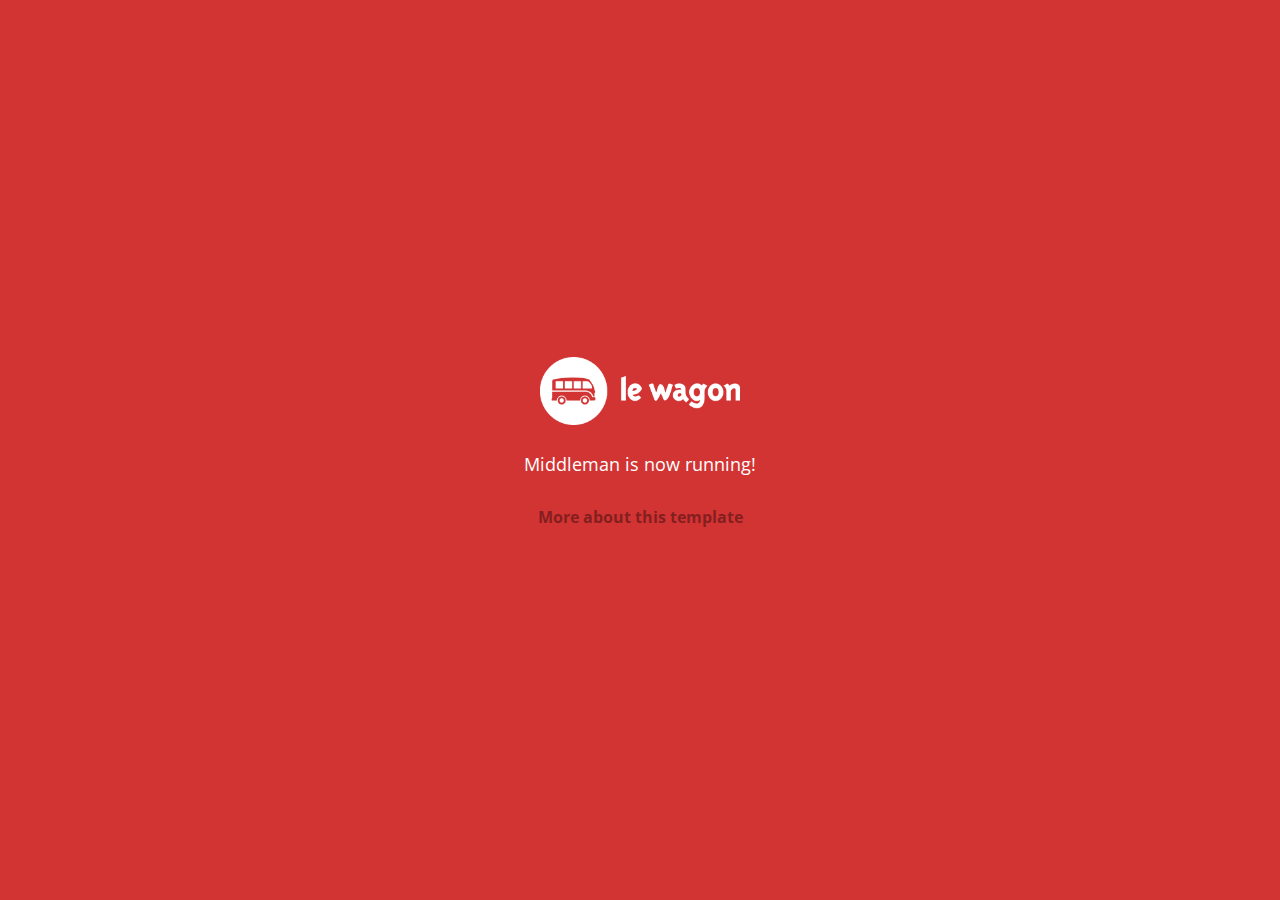
==== index.html @ d63f2ffa "Automated commit at 2017-11-06 10:18:00 UTC by middleman-deploy 2.0.0-alpha" ====
<!doctype html>
<html>
  <head>
    <meta charset="utf-8">
    <meta http-equiv="x-ua-compatible" content="ie=edge">
    <meta name="viewport"
          content="width=device-width, initial-scale=1, shrink-to-fit=no">
    <!-- Use the title from a page's frontmatter if it has one -->
    <title>Le Wagon - Middleman</title>
    <link href="stylesheets/application-3c48b980.css" rel="stylesheet" />
    <script src="javascripts/application-93de88c9.js"></script>
    <link href="images/favicon-f15af148.png" rel="icon" type="image/png" />
  </head>
  <body>
    <div id="home">
  <div class="home-content">
    <img src="images/logo-acc9c0ec.png" width="200" alt="Logo" />
    <p>
      Middleman is now running!
    </p>
    <p class="about">
      <a href="about.html">More about this template</a>
    </p>
  </div>
</div>

  </body>
</html>
---- stylesheets/application-3c48b980.css ----
@import url("https://fonts.googleapis.com/css?family=Open+Sans:400,300,700|Raleway:400,100,300,700,500");/*!
 * Bootstrap v3.3.7 (http://getbootstrap.com)
 * Copyright 2011-2016 Twitter, Inc.
 * Licensed under MIT (https://github.com/twbs/bootstrap/blob/master/LICENSE)
 *//*! normalize.css v3.0.3 | MIT License | github.com/necolas/normalize.css */html{font-family:sans-serif;-ms-text-size-adjust:100%;-webkit-text-size-adjust:100%}body{margin:0}article,aside,details,figcaption,figure,footer,header,hgroup,main,menu,nav,section,summary{display:block}audio,canvas,progress,video{display:inline-block;vertical-align:baseline}audio:not([controls]){display:none;height:0}[hidden],template{display:none}a{background-color:transparent}a:active,a:hover{outline:0}abbr[title]{border-bottom:1px dotted}b,strong{font-weight:bold}dfn{font-style:italic}h1{font-size:2em;margin:0.67em 0}mark{background:#ff0;color:#000}small{font-size:80%}sub,sup{font-size:75%;line-height:0;position:relative;vertical-align:baseline}sup{top:-0.5em}sub{bottom:-0.25em}img{border:0}svg:not(:root){overflow:hidden}figure{margin:1em 40px}hr{-webkit-box-sizing:content-box;box-sizing:content-box;height:0}pre{overflow:auto}code,kbd,pre,samp{font-family:monospace, monospace;font-size:1em}button,input,optgroup,select,textarea{color:inherit;font:inherit;margin:0}button{overflow:visible}button,select{text-transform:none}button,html input[type="button"],input[type="reset"],input[type="submit"]{-webkit-appearance:button;cursor:pointer}button[disabled],html input[disabled]{cursor:default}button::-moz-focus-inner,input::-moz-focus-inner{border:0;padding:0}input{line-height:normal}input[type="checkbox"],input[type="radio"]{-webkit-box-sizing:border-box;box-sizing:border-box;padding:0}input[type="number"]::-webkit-inner-spin-button,input[type="number"]::-webkit-outer-spin-button{height:auto}input[type="search"]{-webkit-appearance:textfield;-webkit-box-sizing:content-box;box-sizing:content-box}input[type="search"]::-webkit-search-cancel-button,input[type="search"]::-webkit-search-decoration{-webkit-appearance:none}fieldset{border:1px solid #c0c0c0;margin:0 2px;padding:0.35em 0.625em 0.75em}legend{border:0;padding:0}textarea{overflow:auto}optgroup{font-weight:bold}table{border-collapse:collapse;border-spacing:0}td,th{padding:0}/*! Source: https://github.com/h5bp/html5-boilerplate/blob/master/src/css/main.css */@media print{*,*:before,*:after{background:transparent !important;color:#000 !important;-webkit-box-shadow:none !important;box-shadow:none !important;text-shadow:none !important}a,a:visited{text-decoration:underline}a[href]:after{content:" (" attr(href) ")"}abbr[title]:after{content:" (" attr(title) ")"}a[href^="#"]:after,a[href^="javascript:"]:after{content:""}pre,blockquote{border:1px solid #999;page-break-inside:avoid}thead{display:table-header-group}tr,img{page-break-inside:avoid}img{max-width:100% !important}p,h2,h3{orphans:3;widows:3}h2,h3{page-break-after:avoid}.navbar{display:none}.btn>.caret,.dropup>.btn>.caret{border-top-color:#000 !important}.label{border:1px solid #000}.table{border-collapse:collapse !important}.table td,.table th{background-color:#fff !important}.table-bordered th,.table-bordered td{border:1px solid #ddd !important}}@font-face{font-family:'Glyphicons Halflings';src:url("../assets/bootstrap/glyphicons-halflings-regular-86b6f62b.eot");src:url("../assets/bootstrap/glyphicons-halflings-regular-86b6f62b.eot?#iefix") format("embedded-opentype"),url("../assets/bootstrap/glyphicons-halflings-regular-ca35b697.woff2") format("woff2"),url("../assets/bootstrap/glyphicons-halflings-regular-278e49a8.woff") format("woff"),url("../assets/bootstrap/glyphicons-halflings-regular-44bc1850.ttf") format("truetype"),url("../assets/bootstrap/glyphicons-halflings-regular-de51a849.svg#glyphicons_halflingsregular") format("svg")}.glyphicon{position:relative;top:1px;display:inline-block;font-family:'Glyphicons Halflings';font-style:normal;font-weight:normal;line-height:1;-webkit-font-smoothing:antialiased;-moz-osx-font-smoothing:grayscale}.glyphicon-asterisk:before{content:"\002a"}.glyphicon-plus:before{content:"\002b"}.glyphicon-euro:before,.glyphicon-eur:before{content:"\20ac"}.glyphicon-minus:before{content:"\2212"}.glyphicon-cloud:before{content:"\2601"}.glyphicon-envelope:before{content:"\2709"}.glyphicon-pencil:before{content:"\270f"}.glyphicon-glass:before{content:"\e001"}.glyphicon-music:before{content:"\e002"}.glyphicon-search:before{content:"\e003"}.glyphicon-heart:before{content:"\e005"}.glyphicon-star:before{content:"\e006"}.glyphicon-star-empty:before{content:"\e007"}.glyphicon-user:before{content:"\e008"}.glyphicon-film:before{content:"\e009"}.glyphicon-th-large:before{content:"\e010"}.glyphicon-th:before{content:"\e011"}.glyphicon-th-list:before{content:"\e012"}.glyphicon-ok:before{content:"\e013"}.glyphicon-remove:before{content:"\e014"}.glyphicon-zoom-in:before{content:"\e015"}.glyphicon-zoom-out:before{content:"\e016"}.glyphicon-off:before{content:"\e017"}.glyphicon-signal:before{content:"\e018"}.glyphicon-cog:before{content:"\e019"}.glyphicon-trash:before{content:"\e020"}.glyphicon-home:before{content:"\e021"}.glyphicon-file:before{content:"\e022"}.glyphicon-time:before{content:"\e023"}.glyphicon-road:before{content:"\e024"}.glyphicon-download-alt:before{content:"\e025"}.glyphicon-download:before{content:"\e026"}.glyphicon-upload:before{content:"\e027"}.glyphicon-inbox:before{content:"\e028"}.glyphicon-play-circle:before{content:"\e029"}.glyphicon-repeat:before{content:"\e030"}.glyphicon-refresh:before{content:"\e031"}.glyphicon-list-alt:before{content:"\e032"}.glyphicon-lock:before{content:"\e033"}.glyphicon-flag:before{content:"\e034"}.glyphicon-headphones:before{content:"\e035"}.glyphicon-volume-off:before{content:"\e036"}.glyphicon-volume-down:before{content:"\e037"}.glyphicon-volume-up:before{content:"\e038"}.glyphicon-qrcode:before{content:"\e039"}.glyphicon-barcode:before{content:"\e040"}.glyphicon-tag:before{content:"\e041"}.glyphicon-tags:before{content:"\e042"}.glyphicon-book:before{content:"\e043"}.glyphicon-bookmark:before{content:"\e044"}.glyphicon-print:before{content:"\e045"}.glyphicon-camera:before{content:"\e046"}.glyphicon-font:before{content:"\e047"}.glyphicon-bold:before{content:"\e048"}.glyphicon-italic:before{content:"\e049"}.glyphicon-text-height:before{content:"\e050"}.glyphicon-text-width:before{content:"\e051"}.glyphicon-align-left:before{content:"\e052"}.glyphicon-align-center:before{content:"\e053"}.glyphicon-align-right:before{content:"\e054"}.glyphicon-align-justify:before{content:"\e055"}.glyphicon-list:before{content:"\e056"}.glyphicon-indent-left:before{content:"\e057"}.glyphicon-indent-right:before{content:"\e058"}.glyphicon-facetime-video:before{content:"\e059"}.glyphicon-picture:before{content:"\e060"}.glyphicon-map-marker:before{content:"\e062"}.glyphicon-adjust:before{content:"\e063"}.glyphicon-tint:before{content:"\e064"}.glyphicon-edit:before{content:"\e065"}.glyphicon-share:before{content:"\e066"}.glyphicon-check:before{content:"\e067"}.glyphicon-move:before{content:"\e068"}.glyphicon-step-backward:before{content:"\e069"}.glyphicon-fast-backward:before{content:"\e070"}.glyphicon-backward:before{content:"\e071"}.glyphicon-play:before{content:"\e072"}.glyphicon-pause:before{content:"\e073"}.glyphicon-stop:before{content:"\e074"}.glyphicon-forward:before{content:"\e075"}.glyphicon-fast-forward:before{content:"\e076"}.glyphicon-step-forward:before{content:"\e077"}.glyphicon-eject:before{content:"\e078"}.glyphicon-chevron-left:before{content:"\e079"}.glyphicon-chevron-right:before{content:"\e080"}.glyphicon-plus-sign:before{content:"\e081"}.glyphicon-minus-sign:before{content:"\e082"}.glyphicon-remove-sign:before{content:"\e083"}.glyphicon-ok-sign:before{content:"\e084"}.glyphicon-question-sign:before{content:"\e085"}.glyphicon-info-sign:before{content:"\e086"}.glyphicon-screenshot:before{content:"\e087"}.glyphicon-remove-circle:before{content:"\e088"}.glyphicon-ok-circle:before{content:"\e089"}.glyphicon-ban-circle:before{content:"\e090"}.glyphicon-arrow-left:before{content:"\e091"}.glyphicon-arrow-right:before{content:"\e092"}.glyphicon-arrow-up:before{content:"\e093"}.glyphicon-arrow-down:before{content:"\e094"}.glyphicon-share-alt:before{content:"\e095"}.glyphicon-resize-full:before{content:"\e096"}.glyphicon-resize-small:before{content:"\e097"}.glyphicon-exclamation-sign:before{content:"\e101"}.glyphicon-gift:before{content:"\e102"}.glyphicon-leaf:before{content:"\e103"}.glyphicon-fire:before{content:"\e104"}.glyphicon-eye-open:before{content:"\e105"}.glyphicon-eye-close:before{content:"\e106"}.glyphicon-warning-sign:before{content:"\e107"}.glyphicon-plane:before{content:"\e108"}.glyphicon-calendar:before{content:"\e109"}.glyphicon-random:before{content:"\e110"}.glyphicon-comment:before{content:"\e111"}.glyphicon-magnet:before{content:"\e112"}.glyphicon-chevron-up:before{content:"\e113"}.glyphicon-chevron-down:before{content:"\e114"}.glyphicon-retweet:before{content:"\e115"}.glyphicon-shopping-cart:before{content:"\e116"}.glyphicon-folder-close:before{content:"\e117"}.glyphicon-folder-open:before{content:"\e118"}.glyphicon-resize-vertical:before{content:"\e119"}.glyphicon-resize-horizontal:before{content:"\e120"}.glyphicon-hdd:before{content:"\e121"}.glyphicon-bullhorn:before{content:"\e122"}.glyphicon-bell:before{content:"\e123"}.glyphicon-certificate:before{content:"\e124"}.glyphicon-thumbs-up:before{content:"\e125"}.glyphicon-thumbs-down:before{content:"\e126"}.glyphicon-hand-right:before{content:"\e127"}.glyphicon-hand-left:before{content:"\e128"}.glyphicon-hand-up:before{content:"\e129"}.glyphicon-hand-down:before{content:"\e130"}.glyphicon-circle-arrow-right:before{content:"\e131"}.glyphicon-circle-arrow-left:before{content:"\e132"}.glyphicon-circle-arrow-up:before{content:"\e133"}.glyphicon-circle-arrow-down:before{content:"\e134"}.glyphicon-globe:before{content:"\e135"}.glyphicon-wrench:before{content:"\e136"}.glyphicon-tasks:before{content:"\e137"}.glyphicon-filter:before{content:"\e138"}.glyphicon-briefcase:before{content:"\e139"}.glyphicon-fullscreen:before{content:"\e140"}.glyphicon-dashboard:before{content:"\e141"}.glyphicon-paperclip:before{content:"\e142"}.glyphicon-heart-empty:before{content:"\e143"}.glyphicon-link:before{content:"\e144"}.glyphicon-phone:before{content:"\e145"}.glyphicon-pushpin:before{content:"\e146"}.glyphicon-usd:before{content:"\e148"}.glyphicon-gbp:before{content:"\e149"}.glyphicon-sort:before{content:"\e150"}.glyphicon-sort-by-alphabet:before{content:"\e151"}.glyphicon-sort-by-alphabet-alt:before{content:"\e152"}.glyphicon-sort-by-order:before{content:"\e153"}.glyphicon-sort-by-order-alt:before{content:"\e154"}.glyphicon-sort-by-attributes:before{content:"\e155"}.glyphicon-sort-by-attributes-alt:before{content:"\e156"}.glyphicon-unchecked:before{content:"\e157"}.glyphicon-expand:before{content:"\e158"}.glyphicon-collapse-down:before{content:"\e159"}.glyphicon-collapse-up:before{content:"\e160"}.glyphicon-log-in:before{content:"\e161"}.glyphicon-flash:before{content:"\e162"}.glyphicon-log-out:before{content:"\e163"}.glyphicon-new-window:before{content:"\e164"}.glyphicon-record:before{content:"\e165"}.glyphicon-save:before{content:"\e166"}.glyphicon-open:before{content:"\e167"}.glyphicon-saved:before{content:"\e168"}.glyphicon-import:before{content:"\e169"}.glyphicon-export:before{content:"\e170"}.glyphicon-send:before{content:"\e171"}.glyphicon-floppy-disk:before{content:"\e172"}.glyphicon-floppy-saved:before{content:"\e173"}.glyphicon-floppy-remove:before{content:"\e174"}.glyphicon-floppy-save:before{content:"\e175"}.glyphicon-floppy-open:before{content:"\e176"}.glyphicon-credit-card:before{content:"\e177"}.glyphicon-transfer:before{content:"\e178"}.glyphicon-cutlery:before{content:"\e179"}.glyphicon-header:before{content:"\e180"}.glyphicon-compressed:before{content:"\e181"}.glyphicon-earphone:before{content:"\e182"}.glyphicon-phone-alt:before{content:"\e183"}.glyphicon-tower:before{content:"\e184"}.glyphicon-stats:before{content:"\e185"}.glyphicon-sd-video:before{content:"\e186"}.glyphicon-hd-video:before{content:"\e187"}.glyphicon-subtitles:before{content:"\e188"}.glyphicon-sound-stereo:before{content:"\e189"}.glyphicon-sound-dolby:before{content:"\e190"}.glyphicon-sound-5-1:before{content:"\e191"}.glyphicon-sound-6-1:before{content:"\e192"}.glyphicon-sound-7-1:before{content:"\e193"}.glyphicon-copyright-mark:before{content:"\e194"}.glyphicon-registration-mark:before{content:"\e195"}.glyphicon-cloud-download:before{content:"\e197"}.glyphicon-cloud-upload:before{content:"\e198"}.glyphicon-tree-conifer:before{content:"\e199"}.glyphicon-tree-deciduous:before{content:"\e200"}.glyphicon-cd:before{content:"\e201"}.glyphicon-save-file:before{content:"\e202"}.glyphicon-open-file:before{content:"\e203"}.glyphicon-level-up:before{content:"\e204"}.glyphicon-copy:before{content:"\e205"}.glyphicon-paste:before{content:"\e206"}.glyphicon-alert:before{content:"\e209"}.glyphicon-equalizer:before{content:"\e210"}.glyphicon-king:before{content:"\e211"}.glyphicon-queen:before{content:"\e212"}.glyphicon-pawn:before{content:"\e213"}.glyphicon-bishop:before{content:"\e214"}.glyphicon-knight:before{content:"\e215"}.glyphicon-baby-formula:before{content:"\e216"}.glyphicon-tent:before{content:"\26fa"}.glyphicon-blackboard:before{content:"\e218"}.glyphicon-bed:before{content:"\e219"}.glyphicon-apple:before{content:"\f8ff"}.glyphicon-erase:before{content:"\e221"}.glyphicon-hourglass:before{content:"\231b"}.glyphicon-lamp:before{content:"\e223"}.glyphicon-duplicate:before{content:"\e224"}.glyphicon-piggy-bank:before{content:"\e225"}.glyphicon-scissors:before{content:"\e226"}.glyphicon-bitcoin:before{content:"\e227"}.glyphicon-btc:before{content:"\e227"}.glyphicon-xbt:before{content:"\e227"}.glyphicon-yen:before{content:"\00a5"}.glyphicon-jpy:before{content:"\00a5"}.glyphicon-ruble:before{content:"\20bd"}.glyphicon-rub:before{content:"\20bd"}.glyphicon-scale:before{content:"\e230"}.glyphicon-ice-lolly:before{content:"\e231"}.glyphicon-ice-lolly-tasted:before{content:"\e232"}.glyphicon-education:before{content:"\e233"}.glyphicon-option-horizontal:before{content:"\e234"}.glyphicon-option-vertical:before{content:"\e235"}.glyphicon-menu-hamburger:before{content:"\e236"}.glyphicon-modal-window:before{content:"\e237"}.glyphicon-oil:before{content:"\e238"}.glyphicon-grain:before{content:"\e239"}.glyphicon-sunglasses:before{content:"\e240"}.glyphicon-text-size:before{content:"\e241"}.glyphicon-text-color:before{content:"\e242"}.glyphicon-text-background:before{content:"\e243"}.glyphicon-object-align-top:before{content:"\e244"}.glyphicon-object-align-bottom:before{content:"\e245"}.glyphicon-object-align-horizontal:before{content:"\e246"}.glyphicon-object-align-left:before{content:"\e247"}.glyphicon-object-align-vertical:before{content:"\e248"}.glyphicon-object-align-right:before{content:"\e249"}.glyphicon-triangle-right:before{content:"\e250"}.glyphicon-triangle-left:before{content:"\e251"}.glyphicon-triangle-bottom:before{content:"\e252"}.glyphicon-triangle-top:before{content:"\e253"}.glyphicon-console:before{content:"\e254"}.glyphicon-superscript:before{content:"\e255"}.glyphicon-subscript:before{content:"\e256"}.glyphicon-menu-left:before{content:"\e257"}.glyphicon-menu-right:before{content:"\e258"}.glyphicon-menu-down:before{content:"\e259"}.glyphicon-menu-up:before{content:"\e260"}*{-webkit-box-sizing:border-box;box-sizing:border-box}*:before,*:after{-webkit-box-sizing:border-box;box-sizing:border-box}html{font-size:10px;-webkit-tap-highlight-color:transparent}body{font-family:"Open Sans", "Helvetica", "sans-serif";font-size:18px;line-height:1.42857143;color:#333333;background-color:#F4F4F4}input,button,select,textarea{font-family:inherit;font-size:inherit;line-height:inherit}a{color:#469AE0;text-decoration:none}a:hover,a:focus{color:#1f74ba;text-decoration:underline}a:focus{outline:5px auto -webkit-focus-ring-color;outline-offset:-2px}figure{margin:0}img{vertical-align:middle}.img-responsive{display:block;max-width:100%;height:auto}.img-rounded{border-radius:2px}.img-thumbnail{padding:4px;line-height:1.42857143;background-color:#F4F4F4;border:1px solid #ddd;border-radius:2px;-webkit-transition:all 0.2s ease-in-out;transition:all 0.2s ease-in-out;display:inline-block;max-width:100%;height:auto}.img-circle{border-radius:50%}hr{margin-top:25px;margin-bottom:25px;border:0;border-top:1px solid #eeeeee}.sr-only{position:absolute;width:1px;height:1px;margin:-1px;padding:0;overflow:hidden;clip:rect(0, 0, 0, 0);border:0}.sr-only-focusable:active,.sr-only-focusable:focus{position:static;width:auto;height:auto;margin:0;overflow:visible;clip:auto}[role="button"]{cursor:pointer}h1,h2,h3,h4,h5,h6,.h1,.h2,.h3,.h4,.h5,.h6{font-family:"Raleway", "Helvetica", "sans-serif";font-weight:500;line-height:1.1;color:inherit}h1 small,h1 .small,h2 small,h2 .small,h3 small,h3 .small,h4 small,h4 .small,h5 small,h5 .small,h6 small,h6 .small,.h1 small,.h1 .small,.h2 small,.h2 .small,.h3 small,.h3 .small,.h4 small,.h4 .small,.h5 small,.h5 .small,.h6 small,.h6 .small{font-weight:normal;line-height:1;color:#777777}h1,.h1,h2,.h2,h3,.h3{margin-top:25px;margin-bottom:12.5px}h1 small,h1 .small,.h1 small,.h1 .small,h2 small,h2 .small,.h2 small,.h2 .small,h3 small,h3 .small,.h3 small,.h3 .small{font-size:65%}h4,.h4,h5,.h5,h6,.h6{margin-top:12.5px;margin-bottom:12.5px}h4 small,h4 .small,.h4 small,.h4 .small,h5 small,h5 .small,.h5 small,.h5 .small,h6 small,h6 .small,.h6 small,.h6 .small{font-size:75%}h1,.h1{font-size:46px}h2,.h2{font-size:38px}h3,.h3{font-size:31px}h4,.h4{font-size:23px}h5,.h5{font-size:18px}h6,.h6{font-size:16px}p{margin:0 0 12.5px}.lead{margin-bottom:25px;font-size:20px;font-weight:300;line-height:1.4}@media (min-width: 768px){.lead{font-size:27px}}small,.small{font-size:88%}mark,.mark{background-color:#fcf8e3;padding:.2em}.text-left{text-align:left}.text-right{text-align:right}.text-center{text-align:center}.text-justify{text-align:justify}.text-nowrap{white-space:nowrap}.text-lowercase{text-transform:lowercase}.text-uppercase,.initialism{text-transform:uppercase}.text-capitalize{text-transform:capitalize}.text-muted{color:#777777}.text-primary{color:#469AE0}a.text-primary:hover,a.text-primary:focus{color:#2381d0}.text-success{color:#3c763d}a.text-success:hover,a.text-success:focus{color:#2b542c}.text-info{color:#31708f}a.text-info:hover,a.text-info:focus{color:#245269}.text-warning{color:#8a6d3b}a.text-warning:hover,a.text-warning:focus{color:#66512c}.text-danger{color:#a94442}a.text-danger:hover,a.text-danger:focus{color:#843534}.bg-primary{color:#fff}.bg-primary{background-color:#469AE0}a.bg-primary:hover,a.bg-primary:focus{background-color:#2381d0}.bg-success{background-color:#dff0d8}a.bg-success:hover,a.bg-success:focus{background-color:#c1e2b3}.bg-info{background-color:#d9edf7}a.bg-info:hover,a.bg-info:focus{background-color:#afd9ee}.bg-warning{background-color:#fcf8e3}a.bg-warning:hover,a.bg-warning:focus{background-color:#f7ecb5}.bg-danger{background-color:#f2dede}a.bg-danger:hover,a.bg-danger:focus{background-color:#e4b9b9}.page-header{padding-bottom:11.5px;margin:50px 0 25px;border-bottom:1px solid #eeeeee}ul,ol{margin-top:0;margin-bottom:12.5px}ul ul,ul ol,ol ul,ol ol{margin-bottom:0}.list-unstyled{padding-left:0;list-style:none}.list-inline{padding-left:0;list-style:none;margin-left:-5px}.list-inline>li{display:inline-block;padding-left:5px;padding-right:5px}dl{margin-top:0;margin-bottom:25px}dt,dd{line-height:1.42857143}dt{font-weight:bold}dd{margin-left:0}.dl-horizontal dd:before,.dl-horizontal dd:after{content:" ";display:table}.dl-horizontal dd:after{clear:both}@media (min-width: 768px){.dl-horizontal dt{float:left;width:160px;clear:left;text-align:right;overflow:hidden;text-overflow:ellipsis;white-space:nowrap}.dl-horizontal dd{margin-left:180px}}abbr[title],abbr[data-original-title]{cursor:help;border-bottom:1px dotted #777777}.initialism{font-size:90%}blockquote{padding:12.5px 25px;margin:0 0 25px;font-size:22.5px;border-left:5px solid #eeeeee}blockquote p:last-child,blockquote ul:last-child,blockquote ol:last-child{margin-bottom:0}blockquote footer,blockquote small,blockquote .small{display:block;font-size:80%;line-height:1.42857143;color:#777777}blockquote footer:before,blockquote small:before,blockquote .small:before{content:'\2014 \00A0'}.blockquote-reverse,blockquote.pull-right{padding-right:15px;padding-left:0;border-right:5px solid #eeeeee;border-left:0;text-align:right}.blockquote-reverse footer:before,.blockquote-reverse small:before,.blockquote-reverse .small:before,blockquote.pull-right footer:before,blockquote.pull-right small:before,blockquote.pull-right .small:before{content:''}.blockquote-reverse footer:after,.blockquote-reverse small:after,.blockquote-reverse .small:after,blockquote.pull-right footer:after,blockquote.pull-right small:after,blockquote.pull-right .small:after{content:'\00A0 \2014'}address{margin-bottom:25px;font-style:normal;line-height:1.42857143}code,kbd,pre,samp{font-family:Menlo, Monaco, Consolas, "Courier New", monospace}code{padding:2px 4px;font-size:90%;color:#c7254e;background-color:#f9f2f4;border-radius:2px}kbd{padding:2px 4px;font-size:90%;color:#fff;background-color:#333;border-radius:2px;-webkit-box-shadow:inset 0 -1px 0 rgba(0,0,0,0.25);box-shadow:inset 0 -1px 0 rgba(0,0,0,0.25)}kbd kbd{padding:0;font-size:100%;font-weight:bold;-webkit-box-shadow:none;box-shadow:none}pre{display:block;padding:12px;margin:0 0 12.5px;font-size:17px;line-height:1.42857143;word-break:break-all;word-wrap:break-word;color:#333333;background-color:#f5f5f5;border:1px solid #ccc;border-radius:2px}pre code{padding:0;font-size:inherit;color:inherit;white-space:pre-wrap;background-color:transparent;border-radius:0}.pre-scrollable{max-height:340px;overflow-y:scroll}.container{margin-right:auto;margin-left:auto;padding-left:15px;padding-right:15px}.container:before,.container:after{content:" ";display:table}.container:after{clear:both}@media (min-width: 768px){.container{width:750px}}@media (min-width: 992px){.container{width:970px}}@media (min-width: 1200px){.container{width:1170px}}.container-fluid{margin-right:auto;margin-left:auto;padding-left:15px;padding-right:15px}.container-fluid:before,.container-fluid:after{content:" ";display:table}.container-fluid:after{clear:both}.row{margin-left:-15px;margin-right:-15px}.row:before,.row:after{content:" ";display:table}.row:after{clear:both}.col-xs-1,.col-sm-1,.col-md-1,.col-lg-1,.col-xs-2,.col-sm-2,.col-md-2,.col-lg-2,.col-xs-3,.col-sm-3,.col-md-3,.col-lg-3,.col-xs-4,.col-sm-4,.col-md-4,.col-lg-4,.col-xs-5,.col-sm-5,.col-md-5,.col-lg-5,.col-xs-6,.col-sm-6,.col-md-6,.col-lg-6,.col-xs-7,.col-sm-7,.col-md-7,.col-lg-7,.col-xs-8,.col-sm-8,.col-md-8,.col-lg-8,.col-xs-9,.col-sm-9,.col-md-9,.col-lg-9,.col-xs-10,.col-sm-10,.col-md-10,.col-lg-10,.col-xs-11,.col-sm-11,.col-md-11,.col-lg-11,.col-xs-12,.col-sm-12,.col-md-12,.col-lg-12{position:relative;min-height:1px;padding-left:15px;padding-right:15px}.col-xs-1,.col-xs-2,.col-xs-3,.col-xs-4,.col-xs-5,.col-xs-6,.col-xs-7,.col-xs-8,.col-xs-9,.col-xs-10,.col-xs-11,.col-xs-12{float:left}.col-xs-1{width:8.33333333%}.col-xs-2{width:16.66666667%}.col-xs-3{width:25%}.col-xs-4{width:33.33333333%}.col-xs-5{width:41.66666667%}.col-xs-6{width:50%}.col-xs-7{width:58.33333333%}.col-xs-8{width:66.66666667%}.col-xs-9{width:75%}.col-xs-10{width:83.33333333%}.col-xs-11{width:91.66666667%}.col-xs-12{width:100%}.col-xs-pull-0{right:auto}.col-xs-pull-1{right:8.33333333%}.col-xs-pull-2{right:16.66666667%}.col-xs-pull-3{right:25%}.col-xs-pull-4{right:33.33333333%}.col-xs-pull-5{right:41.66666667%}.col-xs-pull-6{right:50%}.col-xs-pull-7{right:58.33333333%}.col-xs-pull-8{right:66.66666667%}.col-xs-pull-9{right:75%}.col-xs-pull-10{right:83.33333333%}.col-xs-pull-11{right:91.66666667%}.col-xs-pull-12{right:100%}.col-xs-push-0{left:auto}.col-xs-push-1{left:8.33333333%}.col-xs-push-2{left:16.66666667%}.col-xs-push-3{left:25%}.col-xs-push-4{left:33.33333333%}.col-xs-push-5{left:41.66666667%}.col-xs-push-6{left:50%}.col-xs-push-7{left:58.33333333%}.col-xs-push-8{left:66.66666667%}.col-xs-push-9{left:75%}.col-xs-push-10{left:83.33333333%}.col-xs-push-11{left:91.66666667%}.col-xs-push-12{left:100%}.col-xs-offset-0{margin-left:0%}.col-xs-offset-1{margin-left:8.33333333%}.col-xs-offset-2{margin-left:16.66666667%}.col-xs-offset-3{margin-left:25%}.col-xs-offset-4{margin-left:33.33333333%}.col-xs-offset-5{margin-left:41.66666667%}.col-xs-offset-6{margin-left:50%}.col-xs-offset-7{margin-left:58.33333333%}.col-xs-offset-8{margin-left:66.66666667%}.col-xs-offset-9{margin-left:75%}.col-xs-offset-10{margin-left:83.33333333%}.col-xs-offset-11{margin-left:91.66666667%}.col-xs-offset-12{margin-left:100%}@media (min-width: 768px){.col-sm-1,.col-sm-2,.col-sm-3,.col-sm-4,.col-sm-5,.col-sm-6,.col-sm-7,.col-sm-8,.col-sm-9,.col-sm-10,.col-sm-11,.col-sm-12{float:left}.col-sm-1{width:8.33333333%}.col-sm-2{width:16.66666667%}.col-sm-3{width:25%}.col-sm-4{width:33.33333333%}.col-sm-5{width:41.66666667%}.col-sm-6{width:50%}.col-sm-7{width:58.33333333%}.col-sm-8{width:66.66666667%}.col-sm-9{width:75%}.col-sm-10{width:83.33333333%}.col-sm-11{width:91.66666667%}.col-sm-12{width:100%}.col-sm-pull-0{right:auto}.col-sm-pull-1{right:8.33333333%}.col-sm-pull-2{right:16.66666667%}.col-sm-pull-3{right:25%}.col-sm-pull-4{right:33.33333333%}.col-sm-pull-5{right:41.66666667%}.col-sm-pull-6{right:50%}.col-sm-pull-7{right:58.33333333%}.col-sm-pull-8{right:66.66666667%}.col-sm-pull-9{right:75%}.col-sm-pull-10{right:83.33333333%}.col-sm-pull-11{right:91.66666667%}.col-sm-pull-12{right:100%}.col-sm-push-0{left:auto}.col-sm-push-1{left:8.33333333%}.col-sm-push-2{left:16.66666667%}.col-sm-push-3{left:25%}.col-sm-push-4{left:33.33333333%}.col-sm-push-5{left:41.66666667%}.col-sm-push-6{left:50%}.col-sm-push-7{left:58.33333333%}.col-sm-push-8{left:66.66666667%}.col-sm-push-9{left:75%}.col-sm-push-10{left:83.33333333%}.col-sm-push-11{left:91.66666667%}.col-sm-push-12{left:100%}.col-sm-offset-0{margin-left:0%}.col-sm-offset-1{margin-left:8.33333333%}.col-sm-offset-2{margin-left:16.66666667%}.col-sm-offset-3{margin-left:25%}.col-sm-offset-4{margin-left:33.33333333%}.col-sm-offset-5{margin-left:41.66666667%}.col-sm-offset-6{margin-left:50%}.col-sm-offset-7{margin-left:58.33333333%}.col-sm-offset-8{margin-left:66.66666667%}.col-sm-offset-9{margin-left:75%}.col-sm-offset-10{margin-left:83.33333333%}.col-sm-offset-11{margin-left:91.66666667%}.col-sm-offset-12{margin-left:100%}}@media (min-width: 992px){.col-md-1,.col-md-2,.col-md-3,.col-md-4,.col-md-5,.col-md-6,.col-md-7,.col-md-8,.col-md-9,.col-md-10,.col-md-11,.col-md-12{float:left}.col-md-1{width:8.33333333%}.col-md-2{width:16.66666667%}.col-md-3{width:25%}.col-md-4{width:33.33333333%}.col-md-5{width:41.66666667%}.col-md-6{width:50%}.col-md-7{width:58.33333333%}.col-md-8{width:66.66666667%}.col-md-9{width:75%}.col-md-10{width:83.33333333%}.col-md-11{width:91.66666667%}.col-md-12{width:100%}.col-md-pull-0{right:auto}.col-md-pull-1{right:8.33333333%}.col-md-pull-2{right:16.66666667%}.col-md-pull-3{right:25%}.col-md-pull-4{right:33.33333333%}.col-md-pull-5{right:41.66666667%}.col-md-pull-6{right:50%}.col-md-pull-7{right:58.33333333%}.col-md-pull-8{right:66.66666667%}.col-md-pull-9{right:75%}.col-md-pull-10{right:83.33333333%}.col-md-pull-11{right:91.66666667%}.col-md-pull-12{right:100%}.col-md-push-0{left:auto}.col-md-push-1{left:8.33333333%}.col-md-push-2{left:16.66666667%}.col-md-push-3{left:25%}.col-md-push-4{left:33.33333333%}.col-md-push-5{left:41.66666667%}.col-md-push-6{left:50%}.col-md-push-7{left:58.33333333%}.col-md-push-8{left:66.66666667%}.col-md-push-9{left:75%}.col-md-push-10{left:83.33333333%}.col-md-push-11{left:91.66666667%}.col-md-push-12{left:100%}.col-md-offset-0{margin-left:0%}.col-md-offset-1{margin-left:8.33333333%}.col-md-offset-2{margin-left:16.66666667%}.col-md-offset-3{margin-left:25%}.col-md-offset-4{margin-left:33.33333333%}.col-md-offset-5{margin-left:41.66666667%}.col-md-offset-6{margin-left:50%}.col-md-offset-7{margin-left:58.33333333%}.col-md-offset-8{margin-left:66.66666667%}.col-md-offset-9{margin-left:75%}.col-md-offset-10{margin-left:83.33333333%}.col-md-offset-11{margin-left:91.66666667%}.col-md-offset-12{margin-left:100%}}@media (min-width: 1200px){.col-lg-1,.col-lg-2,.col-lg-3,.col-lg-4,.col-lg-5,.col-lg-6,.col-lg-7,.col-lg-8,.col-lg-9,.col-lg-10,.col-lg-11,.col-lg-12{float:left}.col-lg-1{width:8.33333333%}.col-lg-2{width:16.66666667%}.col-lg-3{width:25%}.col-lg-4{width:33.33333333%}.col-lg-5{width:41.66666667%}.col-lg-6{width:50%}.col-lg-7{width:58.33333333%}.col-lg-8{width:66.66666667%}.col-lg-9{width:75%}.col-lg-10{width:83.33333333%}.col-lg-11{width:91.66666667%}.col-lg-12{width:100%}.col-lg-pull-0{right:auto}.col-lg-pull-1{right:8.33333333%}.col-lg-pull-2{right:16.66666667%}.col-lg-pull-3{right:25%}.col-lg-pull-4{right:33.33333333%}.col-lg-pull-5{right:41.66666667%}.col-lg-pull-6{right:50%}.col-lg-pull-7{right:58.33333333%}.col-lg-pull-8{right:66.66666667%}.col-lg-pull-9{right:75%}.col-lg-pull-10{right:83.33333333%}.col-lg-pull-11{right:91.66666667%}.col-lg-pull-12{right:100%}.col-lg-push-0{left:auto}.col-lg-push-1{left:8.33333333%}.col-lg-push-2{left:16.66666667%}.col-lg-push-3{left:25%}.col-lg-push-4{left:33.33333333%}.col-lg-push-5{left:41.66666667%}.col-lg-push-6{left:50%}.col-lg-push-7{left:58.33333333%}.col-lg-push-8{left:66.66666667%}.col-lg-push-9{left:75%}.col-lg-push-10{left:83.33333333%}.col-lg-push-11{left:91.66666667%}.col-lg-push-12{left:100%}.col-lg-offset-0{margin-left:0%}.col-lg-offset-1{margin-left:8.33333333%}.col-lg-offset-2{margin-left:16.66666667%}.col-lg-offset-3{margin-left:25%}.col-lg-offset-4{margin-left:33.33333333%}.col-lg-offset-5{margin-left:41.66666667%}.col-lg-offset-6{margin-left:50%}.col-lg-offset-7{margin-left:58.33333333%}.col-lg-offset-8{margin-left:66.66666667%}.col-lg-offset-9{margin-left:75%}.col-lg-offset-10{margin-left:83.33333333%}.col-lg-offset-11{margin-left:91.66666667%}.col-lg-offset-12{margin-left:100%}}table{background-color:transparent}caption{padding-top:8px;padding-bottom:8px;color:#777777;text-align:left}th{text-align:left}.table{width:100%;max-width:100%;margin-bottom:25px}.table>thead>tr>th,.table>thead>tr>td,.table>tbody>tr>th,.table>tbody>tr>td,.table>tfoot>tr>th,.table>tfoot>tr>td{padding:8px;line-height:1.42857143;vertical-align:top;border-top:1px solid #ddd}.table>thead>tr>th{vertical-align:bottom;border-bottom:2px solid #ddd}.table>caption+thead>tr:first-child>th,.table>caption+thead>tr:first-child>td,.table>colgroup+thead>tr:first-child>th,.table>colgroup+thead>tr:first-child>td,.table>thead:first-child>tr:first-child>th,.table>thead:first-child>tr:first-child>td{border-top:0}.table>tbody+tbody{border-top:2px solid #ddd}.table .table{background-color:#F4F4F4}.table-condensed>thead>tr>th,.table-condensed>thead>tr>td,.table-condensed>tbody>tr>th,.table-condensed>tbody>tr>td,.table-condensed>tfoot>tr>th,.table-condensed>tfoot>tr>td{padding:5px}.table-bordered{border:1px solid #ddd}.table-bordered>thead>tr>th,.table-bordered>thead>tr>td,.table-bordered>tbody>tr>th,.table-bordered>tbody>tr>td,.table-bordered>tfoot>tr>th,.table-bordered>tfoot>tr>td{border:1px solid #ddd}.table-bordered>thead>tr>th,.table-bordered>thead>tr>td{border-bottom-width:2px}.table-striped>tbody>tr:nth-of-type(odd){background-color:#f9f9f9}.table-hover>tbody>tr:hover{background-color:#f5f5f5}table col[class*="col-"]{position:static;float:none;display:table-column}table td[class*="col-"],table th[class*="col-"]{position:static;float:none;display:table-cell}.table>thead>tr>td.active,.table>thead>tr>th.active,.table>thead>tr.active>td,.table>thead>tr.active>th,.table>tbody>tr>td.active,.table>tbody>tr>th.active,.table>tbody>tr.active>td,.table>tbody>tr.active>th,.table>tfoot>tr>td.active,.table>tfoot>tr>th.active,.table>tfoot>tr.active>td,.table>tfoot>tr.active>th{background-color:#f5f5f5}.table-hover>tbody>tr>td.active:hover,.table-hover>tbody>tr>th.active:hover,.table-hover>tbody>tr.active:hover>td,.table-hover>tbody>tr:hover>.active,.table-hover>tbody>tr.active:hover>th{background-color:#e8e8e8}.table>thead>tr>td.success,.table>thead>tr>th.success,.table>thead>tr.success>td,.table>thead>tr.success>th,.table>tbody>tr>td.success,.table>tbody>tr>th.success,.table>tbody>tr.success>td,.table>tbody>tr.success>th,.table>tfoot>tr>td.success,.table>tfoot>tr>th.success,.table>tfoot>tr.success>td,.table>tfoot>tr.success>th{background-color:#dff0d8}.table-hover>tbody>tr>td.success:hover,.table-hover>tbody>tr>th.success:hover,.table-hover>tbody>tr.success:hover>td,.table-hover>tbody>tr:hover>.success,.table-hover>tbody>tr.success:hover>th{background-color:#d0e9c6}.table>thead>tr>td.info,.table>thead>tr>th.info,.table>thead>tr.info>td,.table>thead>tr.info>th,.table>tbody>tr>td.info,.table>tbody>tr>th.info,.table>tbody>tr.info>td,.table>tbody>tr.info>th,.table>tfoot>tr>td.info,.table>tfoot>tr>th.info,.table>tfoot>tr.info>td,.table>tfoot>tr.info>th{background-color:#d9edf7}.table-hover>tbody>tr>td.info:hover,.table-hover>tbody>tr>th.info:hover,.table-hover>tbody>tr.info:hover>td,.table-hover>tbody>tr:hover>.info,.table-hover>tbody>tr.info:hover>th{background-color:#c4e3f3}.table>thead>tr>td.warning,.table>thead>tr>th.warning,.table>thead>tr.warning>td,.table>thead>tr.warning>th,.table>tbody>tr>td.warning,.table>tbody>tr>th.warning,.table>tbody>tr.warning>td,.table>tbody>tr.warning>th,.table>tfoot>tr>td.warning,.table>tfoot>tr>th.warning,.table>tfoot>tr.warning>td,.table>tfoot>tr.warning>th{background-color:#fcf8e3}.table-hover>tbody>tr>td.warning:hover,.table-hover>tbody>tr>th.warning:hover,.table-hover>tbody>tr.warning:hover>td,.table-hover>tbody>tr:hover>.warning,.table-hover>tbody>tr.warning:hover>th{background-color:#faf2cc}.table>thead>tr>td.danger,.table>thead>tr>th.danger,.table>thead>tr.danger>td,.table>thead>tr.danger>th,.table>tbody>tr>td.danger,.table>tbody>tr>th.danger,.table>tbody>tr.danger>td,.table>tbody>tr.danger>th,.table>tfoot>tr>td.danger,.table>tfoot>tr>th.danger,.table>tfoot>tr.danger>td,.table>tfoot>tr.danger>th{background-color:#f2dede}.table-hover>tbody>tr>td.danger:hover,.table-hover>tbody>tr>th.danger:hover,.table-hover>tbody>tr.danger:hover>td,.table-hover>tbody>tr:hover>.danger,.table-hover>tbody>tr.danger:hover>th{background-color:#ebcccc}.table-responsive{overflow-x:auto;min-height:0.01%}@media screen and (max-width: 767px){.table-responsive{width:100%;margin-bottom:18.75px;overflow-y:hidden;-ms-overflow-style:-ms-autohiding-scrollbar;border:1px solid #ddd}.table-responsive>.table{margin-bottom:0}.table-responsive>.table>thead>tr>th,.table-responsive>.table>thead>tr>td,.table-responsive>.table>tbody>tr>th,.table-responsive>.table>tbody>tr>td,.table-responsive>.table>tfoot>tr>th,.table-responsive>.table>tfoot>tr>td{white-space:nowrap}.table-responsive>.table-bordered{border:0}.table-responsive>.table-bordered>thead>tr>th:first-child,.table-responsive>.table-bordered>thead>tr>td:first-child,.table-responsive>.table-bordered>tbody>tr>th:first-child,.table-responsive>.table-bordered>tbody>tr>td:first-child,.table-responsive>.table-bordered>tfoot>tr>th:first-child,.table-responsive>.table-bordered>tfoot>tr>td:first-child{border-left:0}.table-responsive>.table-bordered>thead>tr>th:last-child,.table-responsive>.table-bordered>thead>tr>td:last-child,.table-responsive>.table-bordered>tbody>tr>th:last-child,.table-responsive>.table-bordered>tbody>tr>td:last-child,.table-responsive>.table-bordered>tfoot>tr>th:last-child,.table-responsive>.table-bordered>tfoot>tr>td:last-child{border-right:0}.table-responsive>.table-bordered>tbody>tr:last-child>th,.table-responsive>.table-bordered>tbody>tr:last-child>td,.table-responsive>.table-bordered>tfoot>tr:last-child>th,.table-responsive>.table-bordered>tfoot>tr:last-child>td{border-bottom:0}}fieldset{padding:0;margin:0;border:0;min-width:0}legend{display:block;width:100%;padding:0;margin-bottom:25px;font-size:27px;line-height:inherit;color:#333333;border:0;border-bottom:1px solid #e5e5e5}label{display:inline-block;max-width:100%;margin-bottom:5px;font-weight:bold}input[type="search"]{-webkit-box-sizing:border-box;box-sizing:border-box}input[type="radio"],input[type="checkbox"]{margin:4px 0 0;margin-top:1px \9;line-height:normal}input[type="file"]{display:block}input[type="range"]{display:block;width:100%}select[multiple],select[size]{height:auto}input[type="file"]:focus,input[type="radio"]:focus,input[type="checkbox"]:focus{outline:5px auto -webkit-focus-ring-color;outline-offset:-2px}output{display:block;padding-top:7px;font-size:18px;line-height:1.42857143;color:#000000}.form-control{display:block;width:100%;height:39px;padding:6px 12px;font-size:18px;line-height:1.42857143;color:#000000;background-color:#fff;background-image:none;border:1px solid #ccc;border-radius:2px;-webkit-box-shadow:inset 0 1px 1px rgba(0,0,0,0.075);box-shadow:inset 0 1px 1px rgba(0,0,0,0.075);-webkit-transition:border-color ease-in-out 0.15s, box-shadow ease-in-out 0.15s;-webkit-transition:border-color ease-in-out 0.15s, -webkit-box-shadow ease-in-out 0.15s;transition:border-color ease-in-out 0.15s, -webkit-box-shadow ease-in-out 0.15s;transition:border-color ease-in-out 0.15s, box-shadow ease-in-out 0.15s;transition:border-color ease-in-out 0.15s, box-shadow ease-in-out 0.15s, -webkit-box-shadow ease-in-out 0.15s}.form-control:focus{border-color:#66afe9;outline:0;-webkit-box-shadow:inset 0 1px 1px rgba(0,0,0,0.075),0 0 8px rgba(102,175,233,0.6);box-shadow:inset 0 1px 1px rgba(0,0,0,0.075),0 0 8px rgba(102,175,233,0.6)}.form-control::-moz-placeholder{color:#999;opacity:1}.form-control:-ms-input-placeholder{color:#999}.form-control::-webkit-input-placeholder{color:#999}.form-control::-ms-expand{border:0;background-color:transparent}.form-control[disabled],.form-control[readonly],fieldset[disabled] .form-control{background-color:#eeeeee;opacity:1}.form-control[disabled],fieldset[disabled] .form-control{cursor:not-allowed}textarea.form-control{height:auto}input[type="search"]{-webkit-appearance:none}@media screen and (-webkit-min-device-pixel-ratio: 0){input[type="date"].form-control,input[type="time"].form-control,input[type="datetime-local"].form-control,input[type="month"].form-control{line-height:39px}input[type="date"].input-sm,.input-group-sm>input[type="date"].form-control,.input-group-sm>input[type="date"].input-group-addon,.input-group-sm>.input-group-btn>input[type="date"].btn,.input-group-sm input[type="date"],input[type="time"].input-sm,.input-group-sm>input[type="time"].form-control,.input-group-sm>input[type="time"].input-group-addon,.input-group-sm>.input-group-btn>input[type="time"].btn,.input-group-sm input[type="time"],input[type="datetime-local"].input-sm,.input-group-sm>input[type="datetime-local"].form-control,.input-group-sm>input[type="datetime-local"].input-group-addon,.input-group-sm>.input-group-btn>input[type="datetime-local"].btn,.input-group-sm input[type="datetime-local"],input[type="month"].input-sm,.input-group-sm>input[type="month"].form-control,.input-group-sm>input[type="month"].input-group-addon,.input-group-sm>.input-group-btn>input[type="month"].btn,.input-group-sm input[type="month"]{line-height:36px}input[type="date"].input-lg,.input-group-lg>input[type="date"].form-control,.input-group-lg>input[type="date"].input-group-addon,.input-group-lg>.input-group-btn>input[type="date"].btn,.input-group-lg input[type="date"],input[type="time"].input-lg,.input-group-lg>input[type="time"].form-control,.input-group-lg>input[type="time"].input-group-addon,.input-group-lg>.input-group-btn>input[type="time"].btn,.input-group-lg input[type="time"],input[type="datetime-local"].input-lg,.input-group-lg>input[type="datetime-local"].form-control,.input-group-lg>input[type="datetime-local"].input-group-addon,.input-group-lg>.input-group-btn>input[type="datetime-local"].btn,.input-group-lg input[type="datetime-local"],input[type="month"].input-lg,.input-group-lg>input[type="month"].form-control,.input-group-lg>input[type="month"].input-group-addon,.input-group-lg>.input-group-btn>input[type="month"].btn,.input-group-lg input[type="month"]{line-height:53px}}.form-group{margin-bottom:15px}.radio,.checkbox{position:relative;display:block;margin-top:10px;margin-bottom:10px}.radio label,.checkbox label{min-height:25px;padding-left:20px;margin-bottom:0;font-weight:normal;cursor:pointer}.radio input[type="radio"],.radio-inline input[type="radio"],.checkbox input[type="checkbox"],.checkbox-inline input[type="checkbox"]{position:absolute;margin-left:-20px;margin-top:4px \9}.radio+.radio,.checkbox+.checkbox{margin-top:-5px}.radio-inline,.checkbox-inline{position:relative;display:inline-block;padding-left:20px;margin-bottom:0;vertical-align:middle;font-weight:normal;cursor:pointer}.radio-inline+.radio-inline,.checkbox-inline+.checkbox-inline{margin-top:0;margin-left:10px}input[type="radio"][disabled],input[type="radio"].disabled,fieldset[disabled] input[type="radio"],input[type="checkbox"][disabled],input[type="checkbox"].disabled,fieldset[disabled] input[type="checkbox"]{cursor:not-allowed}.radio-inline.disabled,fieldset[disabled] .radio-inline,.checkbox-inline.disabled,fieldset[disabled] .checkbox-inline{cursor:not-allowed}.radio.disabled label,fieldset[disabled] .radio label,.checkbox.disabled label,fieldset[disabled] .checkbox label{cursor:not-allowed}.form-control-static{padding-top:7px;padding-bottom:7px;margin-bottom:0;min-height:43px}.form-control-static.input-lg,.input-group-lg>.form-control-static.form-control,.input-group-lg>.form-control-static.input-group-addon,.input-group-lg>.input-group-btn>.form-control-static.btn,.form-control-static.input-sm,.input-group-sm>.form-control-static.form-control,.input-group-sm>.form-control-static.input-group-addon,.input-group-sm>.input-group-btn>.form-control-static.btn{padding-left:0;padding-right:0}.input-sm,.input-group-sm>.form-control,.input-group-sm>.input-group-addon,.input-group-sm>.input-group-btn>.btn{height:36px;padding:5px 10px;font-size:16px;line-height:1.5;border-radius:2px}select.input-sm,.input-group-sm>select.form-control,.input-group-sm>select.input-group-addon,.input-group-sm>.input-group-btn>select.btn{height:36px;line-height:36px}textarea.input-sm,.input-group-sm>textarea.form-control,.input-group-sm>textarea.input-group-addon,.input-group-sm>.input-group-btn>textarea.btn,select[multiple].input-sm,.input-group-sm>select[multiple].form-control,.input-group-sm>select[multiple].input-group-addon,.input-group-sm>.input-group-btn>select[multiple].btn{height:auto}.form-group-sm .form-control{height:36px;padding:5px 10px;font-size:16px;line-height:1.5;border-radius:2px}.form-group-sm select.form-control{height:36px;line-height:36px}.form-group-sm textarea.form-control,.form-group-sm select[multiple].form-control{height:auto}.form-group-sm .form-control-static{height:36px;min-height:41px;padding:6px 10px;font-size:16px;line-height:1.5}.input-lg,.input-group-lg>.form-control,.input-group-lg>.input-group-addon,.input-group-lg>.input-group-btn>.btn{height:53px;padding:10px 16px;font-size:23px;line-height:1.3333333;border-radius:2px}select.input-lg,.input-group-lg>select.form-control,.input-group-lg>select.input-group-addon,.input-group-lg>.input-group-btn>select.btn{height:53px;line-height:53px}textarea.input-lg,.input-group-lg>textarea.form-control,.input-group-lg>textarea.input-group-addon,.input-group-lg>.input-group-btn>textarea.btn,select[multiple].input-lg,.input-group-lg>select[multiple].form-control,.input-group-lg>select[multiple].input-group-addon,.input-group-lg>.input-group-btn>select[multiple].btn{height:auto}.form-group-lg .form-control{height:53px;padding:10px 16px;font-size:23px;line-height:1.3333333;border-radius:2px}.form-group-lg select.form-control{height:53px;line-height:53px}.form-group-lg textarea.form-control,.form-group-lg select[multiple].form-control{height:auto}.form-group-lg .form-control-static{height:53px;min-height:48px;padding:11px 16px;font-size:23px;line-height:1.3333333}.has-feedback{position:relative}.has-feedback .form-control{padding-right:48.75px}.form-control-feedback{position:absolute;top:0;right:0;z-index:2;display:block;width:39px;height:39px;line-height:39px;text-align:center;pointer-events:none}.input-lg+.form-control-feedback,.input-group-lg>.form-control+.form-control-feedback,.input-group-lg>.input-group-addon+.form-control-feedback,.input-group-lg>.input-group-btn>.btn+.form-control-feedback,.input-group-lg+.form-control-feedback,.form-group-lg .form-control+.form-control-feedback{width:53px;height:53px;line-height:53px}.input-sm+.form-control-feedback,.input-group-sm>.form-control+.form-control-feedback,.input-group-sm>.input-group-addon+.form-control-feedback,.input-group-sm>.input-group-btn>.btn+.form-control-feedback,.input-group-sm+.form-control-feedback,.form-group-sm .form-control+.form-control-feedback{width:36px;height:36px;line-height:36px}.has-success .help-block,.has-success .control-label,.has-success .radio,.has-success .checkbox,.has-success .radio-inline,.has-success .checkbox-inline,.has-success.radio label,.has-success.checkbox label,.has-success.radio-inline label,.has-success.checkbox-inline label{color:#3c763d}.has-success .form-control{border-color:#3c763d;-webkit-box-shadow:inset 0 1px 1px rgba(0,0,0,0.075);box-shadow:inset 0 1px 1px rgba(0,0,0,0.075)}.has-success .form-control:focus{border-color:#2b542c;-webkit-box-shadow:inset 0 1px 1px rgba(0,0,0,0.075),0 0 6px #67b168;box-shadow:inset 0 1px 1px rgba(0,0,0,0.075),0 0 6px #67b168}.has-success .input-group-addon{color:#3c763d;border-color:#3c763d;background-color:#dff0d8}.has-success .form-control-feedback{color:#3c763d}.has-warning .help-block,.has-warning .control-label,.has-warning .radio,.has-warning .checkbox,.has-warning .radio-inline,.has-warning .checkbox-inline,.has-warning.radio label,.has-warning.checkbox label,.has-warning.radio-inline label,.has-warning.checkbox-inline label{color:#8a6d3b}.has-warning .form-control{border-color:#8a6d3b;-webkit-box-shadow:inset 0 1px 1px rgba(0,0,0,0.075);box-shadow:inset 0 1px 1px rgba(0,0,0,0.075)}.has-warning .form-control:focus{border-color:#66512c;-webkit-box-shadow:inset 0 1px 1px rgba(0,0,0,0.075),0 0 6px #c0a16b;box-shadow:inset 0 1px 1px rgba(0,0,0,0.075),0 0 6px #c0a16b}.has-warning .input-group-addon{color:#8a6d3b;border-color:#8a6d3b;background-color:#fcf8e3}.has-warning .form-control-feedback{color:#8a6d3b}.has-error .help-block,.has-error .control-label,.has-error .radio,.has-error .checkbox,.has-error .radio-inline,.has-error .checkbox-inline,.has-error.radio label,.has-error.checkbox label,.has-error.radio-inline label,.has-error.checkbox-inline label{color:#a94442}.has-error .form-control{border-color:#a94442;-webkit-box-shadow:inset 0 1px 1px rgba(0,0,0,0.075);box-shadow:inset 0 1px 1px rgba(0,0,0,0.075)}.has-error .form-control:focus{border-color:#843534;-webkit-box-shadow:inset 0 1px 1px rgba(0,0,0,0.075),0 0 6px #ce8483;box-shadow:inset 0 1px 1px rgba(0,0,0,0.075),0 0 6px #ce8483}.has-error .input-group-addon{color:#a94442;border-color:#a94442;background-color:#f2dede}.has-error .form-control-feedback{color:#a94442}.has-feedback label ~ .form-control-feedback{top:30px}.has-feedback label.sr-only ~ .form-control-feedback{top:0}.help-block{display:block;margin-top:5px;margin-bottom:10px;color:#737373}@media (min-width: 768px){.form-inline .form-group{display:inline-block;margin-bottom:0;vertical-align:middle}.form-inline .form-control{display:inline-block;width:auto;vertical-align:middle}.form-inline .form-control-static{display:inline-block}.form-inline .input-group{display:inline-table;vertical-align:middle}.form-inline .input-group .input-group-addon,.form-inline .input-group .input-group-btn,.form-inline .input-group .form-control{width:auto}.form-inline .input-group>.form-control{width:100%}.form-inline .control-label{margin-bottom:0;vertical-align:middle}.form-inline .radio,.form-inline .checkbox{display:inline-block;margin-top:0;margin-bottom:0;vertical-align:middle}.form-inline .radio label,.form-inline .checkbox label{padding-left:0}.form-inline .radio input[type="radio"],.form-inline .checkbox input[type="checkbox"]{position:relative;margin-left:0}.form-inline .has-feedback .form-control-feedback{top:0}}.form-horizontal .radio,.form-horizontal .checkbox,.form-horizontal .radio-inline,.form-horizontal .checkbox-inline{margin-top:0;margin-bottom:0;padding-top:7px}.form-horizontal .radio,.form-horizontal .checkbox{min-height:32px}.form-horizontal .form-group{margin-left:-15px;margin-right:-15px}.form-horizontal .form-group:before,.form-horizontal .form-group:after{content:" ";display:table}.form-horizontal .form-group:after{clear:both}@media (min-width: 768px){.form-horizontal .control-label{text-align:right;margin-bottom:0;padding-top:7px}}.form-horizontal .has-feedback .form-control-feedback{right:15px}@media (min-width: 768px){.form-horizontal .form-group-lg .control-label{padding-top:11px;font-size:23px}}@media (min-width: 768px){.form-horizontal .form-group-sm .control-label{padding-top:6px;font-size:16px}}.btn{display:inline-block;margin-bottom:0;font-weight:normal;text-align:center;vertical-align:middle;-ms-touch-action:manipulation;touch-action:manipulation;cursor:pointer;background-image:none;border:1px solid transparent;white-space:nowrap;padding:6px 12px;font-size:18px;line-height:1.42857143;border-radius:2px;-webkit-user-select:none;-moz-user-select:none;-ms-user-select:none;user-select:none}.btn:focus,.btn.focus,.btn:active:focus,.btn:active.focus,.btn.active:focus,.btn.active.focus{outline:5px auto -webkit-focus-ring-color;outline-offset:-2px}.btn:hover,.btn:focus,.btn.focus{color:#333;text-decoration:none}.btn:active,.btn.active{outline:0;background-image:none;-webkit-box-shadow:inset 0 3px 5px rgba(0,0,0,0.125);box-shadow:inset 0 3px 5px rgba(0,0,0,0.125)}.btn.disabled,.btn[disabled],fieldset[disabled] .btn{cursor:not-allowed;opacity:0.65;filter:alpha(opacity=65);-webkit-box-shadow:none;box-shadow:none}a.btn.disabled,fieldset[disabled] a.btn{pointer-events:none}.btn-default{color:#333;background-color:#fff;border-color:#ccc}.btn-default:focus,.btn-default.focus{color:#333;background-color:#e6e6e6;border-color:#8c8c8c}.btn-default:hover{color:#333;background-color:#e6e6e6;border-color:#adadad}.btn-default:active,.btn-default.active,.open>.btn-default.dropdown-toggle{color:#333;background-color:#e6e6e6;border-color:#adadad}.btn-default:active:hover,.btn-default:active:focus,.btn-default:active.focus,.btn-default.active:hover,.btn-default.active:focus,.btn-default.active.focus,.open>.btn-default.dropdown-toggle:hover,.open>.btn-default.dropdown-toggle:focus,.open>.btn-default.dropdown-toggle.focus{color:#333;background-color:#d4d4d4;border-color:#8c8c8c}.btn-default:active,.btn-default.active,.open>.btn-default.dropdown-toggle{background-image:none}.btn-default.disabled:hover,.btn-default.disabled:focus,.btn-default.disabled.focus,.btn-default[disabled]:hover,.btn-default[disabled]:focus,.btn-default[disabled].focus,fieldset[disabled] .btn-default:hover,fieldset[disabled] .btn-default:focus,fieldset[disabled] .btn-default.focus{background-color:#fff;border-color:#ccc}.btn-default .badge{color:#fff;background-color:#333}.btn-primary{color:#fff;background-color:#469AE0;border-color:#308edc}.btn-primary:focus,.btn-primary.focus{color:#fff;background-color:#2381d0;border-color:#144b79}.btn-primary:hover{color:#fff;background-color:#2381d0;border-color:#1e6eb2}.btn-primary:active,.btn-primary.active,.open>.btn-primary.dropdown-toggle{color:#fff;background-color:#2381d0;border-color:#1e6eb2}.btn-primary:active:hover,.btn-primary:active:focus,.btn-primary:active.focus,.btn-primary.active:hover,.btn-primary.active:focus,.btn-primary.active.focus,.open>.btn-primary.dropdown-toggle:hover,.open>.btn-primary.dropdown-toggle:focus,.open>.btn-primary.dropdown-toggle.focus{color:#fff;background-color:#1e6eb2;border-color:#144b79}.btn-primary:active,.btn-primary.active,.open>.btn-primary.dropdown-toggle{background-image:none}.btn-primary.disabled:hover,.btn-primary.disabled:focus,.btn-primary.disabled.focus,.btn-primary[disabled]:hover,.btn-primary[disabled]:focus,.btn-primary[disabled].focus,fieldset[disabled] .btn-primary:hover,fieldset[disabled] .btn-primary:focus,fieldset[disabled] .btn-primary.focus{background-color:#469AE0;border-color:#308edc}.btn-primary .badge{color:#469AE0;background-color:#fff}.btn-success{color:#fff;background-color:#32B796;border-color:#2da386}.btn-success:focus,.btn-success.focus{color:#fff;background-color:#278f75;border-color:#113f34}.btn-success:hover{color:#fff;background-color:#278f75;border-color:#1f735e}.btn-success:active,.btn-success.active,.open>.btn-success.dropdown-toggle{color:#fff;background-color:#278f75;border-color:#1f735e}.btn-success:active:hover,.btn-success:active:focus,.btn-success:active.focus,.btn-success.active:hover,.btn-success.active:focus,.btn-success.active.focus,.open>.btn-success.dropdown-toggle:hover,.open>.btn-success.dropdown-toggle:focus,.open>.btn-success.dropdown-toggle.focus{color:#fff;background-color:#1f735e;border-color:#113f34}.btn-success:active,.btn-success.active,.open>.btn-success.dropdown-toggle{background-image:none}.btn-success.disabled:hover,.btn-success.disabled:focus,.btn-success.disabled.focus,.btn-success[disabled]:hover,.btn-success[disabled]:focus,.btn-success[disabled].focus,fieldset[disabled] .btn-success:hover,fieldset[disabled] .btn-success:focus,fieldset[disabled] .btn-success.focus{background-color:#32B796;border-color:#2da386}.btn-success .badge{color:#32B796;background-color:#fff}.btn-info{color:#fff;background-color:#FDB631;border-color:#fdad18}.btn-info:focus,.btn-info.focus{color:#fff;background-color:#f9a302;border-color:#946101}.btn-info:hover{color:#fff;background-color:#f9a302;border-color:#d58c02}.btn-info:active,.btn-info.active,.open>.btn-info.dropdown-toggle{color:#fff;background-color:#f9a302;border-color:#d58c02}.btn-info:active:hover,.btn-info:active:focus,.btn-info:active.focus,.btn-info.active:hover,.btn-info.active:focus,.btn-info.active.focus,.open>.btn-info.dropdown-toggle:hover,.open>.btn-info.dropdown-toggle:focus,.open>.btn-info.dropdown-toggle.focus{color:#fff;background-color:#d58c02;border-color:#946101}.btn-info:active,.btn-info.active,.open>.btn-info.dropdown-toggle{background-image:none}.btn-info.disabled:hover,.btn-info.disabled:focus,.btn-info.disabled.focus,.btn-info[disabled]:hover,.btn-info[disabled]:focus,.btn-info[disabled].focus,fieldset[disabled] .btn-info:hover,fieldset[disabled] .btn-info:focus,fieldset[disabled] .btn-info.focus{background-color:#FDB631;border-color:#fdad18}.btn-info .badge{color:#FDB631;background-color:#fff}.btn-warning{color:#fff;background-color:#E67E22;border-color:#d67118}.btn-warning:focus,.btn-warning.focus{color:#fff;background-color:#bf6516;border-color:#64350b}.btn-warning:hover{color:#fff;background-color:#bf6516;border-color:#9f5412}.btn-warning:active,.btn-warning.active,.open>.btn-warning.dropdown-toggle{color:#fff;background-color:#bf6516;border-color:#9f5412}.btn-warning:active:hover,.btn-warning:active:focus,.btn-warning:active.focus,.btn-warning.active:hover,.btn-warning.active:focus,.btn-warning.active.focus,.open>.btn-warning.dropdown-toggle:hover,.open>.btn-warning.dropdown-toggle:focus,.open>.btn-warning.dropdown-toggle.focus{color:#fff;background-color:#9f5412;border-color:#64350b}.btn-warning:active,.btn-warning.active,.open>.btn-warning.dropdown-toggle{background-image:none}.btn-warning.disabled:hover,.btn-warning.disabled:focus,.btn-warning.disabled.focus,.btn-warning[disabled]:hover,.btn-warning[disabled]:focus,.btn-warning[disabled].focus,fieldset[disabled] .btn-warning:hover,fieldset[disabled] .btn-warning:focus,fieldset[disabled] .btn-warning.focus{background-color:#E67E22;border-color:#d67118}.btn-warning .badge{color:#E67E22;background-color:#fff}.btn-danger{color:#fff;background-color:#EE5F5B;border-color:#ec4844}.btn-danger:focus,.btn-danger.focus{color:#fff;background-color:#e9322d;border-color:#9f1411}.btn-danger:hover{color:#fff;background-color:#e9322d;border-color:#dc1c17}.btn-danger:active,.btn-danger.active,.open>.btn-danger.dropdown-toggle{color:#fff;background-color:#e9322d;border-color:#dc1c17}.btn-danger:active:hover,.btn-danger:active:focus,.btn-danger:active.focus,.btn-danger.active:hover,.btn-danger.active:focus,.btn-danger.active.focus,.open>.btn-danger.dropdown-toggle:hover,.open>.btn-danger.dropdown-toggle:focus,.open>.btn-danger.dropdown-toggle.focus{color:#fff;background-color:#dc1c17;border-color:#9f1411}.btn-danger:active,.btn-danger.active,.open>.btn-danger.dropdown-toggle{background-image:none}.btn-danger.disabled:hover,.btn-danger.disabled:focus,.btn-danger.disabled.focus,.btn-danger[disabled]:hover,.btn-danger[disabled]:focus,.btn-danger[disabled].focus,fieldset[disabled] .btn-danger:hover,fieldset[disabled] .btn-danger:focus,fieldset[disabled] .btn-danger.focus{background-color:#EE5F5B;border-color:#ec4844}.btn-danger .badge{color:#EE5F5B;background-color:#fff}.btn-link{color:#469AE0;font-weight:normal;border-radius:0}.btn-link,.btn-link:active,.btn-link.active,.btn-link[disabled],fieldset[disabled] .btn-link{background-color:transparent;-webkit-box-shadow:none;box-shadow:none}.btn-link,.btn-link:hover,.btn-link:focus,.btn-link:active{border-color:transparent}.btn-link:hover,.btn-link:focus{color:#1f74ba;text-decoration:underline;background-color:transparent}.btn-link[disabled]:hover,.btn-link[disabled]:focus,fieldset[disabled] .btn-link:hover,fieldset[disabled] .btn-link:focus{color:#777777;text-decoration:none}.btn-lg,.btn-group-lg>.btn{padding:10px 16px;font-size:23px;line-height:1.3333333;border-radius:2px}.btn-sm,.btn-group-sm>.btn{padding:5px 10px;font-size:16px;line-height:1.5;border-radius:2px}.btn-xs,.btn-group-xs>.btn{padding:1px 5px;font-size:16px;line-height:1.5;border-radius:2px}.btn-block{display:block;width:100%}.btn-block+.btn-block{margin-top:5px}input[type="submit"].btn-block,input[type="reset"].btn-block,input[type="button"].btn-block{width:100%}.fade{opacity:0;-webkit-transition:opacity 0.15s linear;transition:opacity 0.15s linear}.fade.in{opacity:1}.collapse{display:none}.collapse.in{display:block}tr.collapse.in{display:table-row}tbody.collapse.in{display:table-row-group}.collapsing{position:relative;height:0;overflow:hidden;-webkit-transition-property:height, visibility;transition-property:height, visibility;-webkit-transition-duration:0.35s;transition-duration:0.35s;-webkit-transition-timing-function:ease;transition-timing-function:ease}.caret{display:inline-block;width:0;height:0;margin-left:2px;vertical-align:middle;border-top:4px dashed;border-top:4px solid \9;border-right:4px solid transparent;border-left:4px solid transparent}.dropup,.dropdown{position:relative}.dropdown-toggle:focus{outline:0}.dropdown-menu{position:absolute;top:100%;left:0;z-index:1000;display:none;float:left;min-width:160px;padding:5px 0;margin:2px 0 0;list-style:none;font-size:18px;text-align:left;background-color:#fff;border:1px solid #ccc;border:1px solid rgba(0,0,0,0.15);border-radius:2px;-webkit-box-shadow:0 6px 12px rgba(0,0,0,0.175);box-shadow:0 6px 12px rgba(0,0,0,0.175);background-clip:padding-box}.dropdown-menu.pull-right{right:0;left:auto}.dropdown-menu .divider{height:1px;margin:11.5px 0;overflow:hidden;background-color:#e5e5e5}.dropdown-menu>li>a{display:block;padding:3px 20px;clear:both;font-weight:normal;line-height:1.42857143;color:#333333;white-space:nowrap}.dropdown-menu>li>a:hover,.dropdown-menu>li>a:focus{text-decoration:none;color:#262626;background-color:#f5f5f5}.dropdown-menu>.active>a,.dropdown-menu>.active>a:hover,.dropdown-menu>.active>a:focus{color:#fff;text-decoration:none;outline:0;background-color:#469AE0}.dropdown-menu>.disabled>a,.dropdown-menu>.disabled>a:hover,.dropdown-menu>.disabled>a:focus{color:#777777}.dropdown-menu>.disabled>a:hover,.dropdown-menu>.disabled>a:focus{text-decoration:none;background-color:transparent;background-image:none;filter:progid:DXImageTransform.Microsoft.gradient(enabled = false);cursor:not-allowed}.open>.dropdown-menu{display:block}.open>a{outline:0}.dropdown-menu-right{left:auto;right:0}.dropdown-menu-left{left:0;right:auto}.dropdown-header{display:block;padding:3px 20px;font-size:16px;line-height:1.42857143;color:#777777;white-space:nowrap}.dropdown-backdrop{position:fixed;left:0;right:0;bottom:0;top:0;z-index:990}.pull-right>.dropdown-menu{right:0;left:auto}.dropup .caret,.navbar-fixed-bottom .dropdown .caret{border-top:0;border-bottom:4px dashed;border-bottom:4px solid \9;content:""}.dropup .dropdown-menu,.navbar-fixed-bottom .dropdown .dropdown-menu{top:auto;bottom:100%;margin-bottom:2px}@media (min-width: 768px){.navbar-right .dropdown-menu{right:0;left:auto}.navbar-right .dropdown-menu-left{left:0;right:auto}}.btn-group,.btn-group-vertical{position:relative;display:inline-block;vertical-align:middle}.btn-group>.btn,.btn-group-vertical>.btn{position:relative;float:left}.btn-group>.btn:hover,.btn-group>.btn:focus,.btn-group>.btn:active,.btn-group>.btn.active,.btn-group-vertical>.btn:hover,.btn-group-vertical>.btn:focus,.btn-group-vertical>.btn:active,.btn-group-vertical>.btn.active{z-index:2}.btn-group .btn+.btn,.btn-group .btn+.btn-group,.btn-group .btn-group+.btn,.btn-group .btn-group+.btn-group{margin-left:-1px}.btn-toolbar{margin-left:-5px}.btn-toolbar:before,.btn-toolbar:after{content:" ";display:table}.btn-toolbar:after{clear:both}.btn-toolbar .btn,.btn-toolbar .btn-group,.btn-toolbar .input-group{float:left}.btn-toolbar>.btn,.btn-toolbar>.btn-group,.btn-toolbar>.input-group{margin-left:5px}.btn-group>.btn:not(:first-child):not(:last-child):not(.dropdown-toggle){border-radius:0}.btn-group>.btn:first-child{margin-left:0}.btn-group>.btn:first-child:not(:last-child):not(.dropdown-toggle){border-bottom-right-radius:0;border-top-right-radius:0}.btn-group>.btn:last-child:not(:first-child),.btn-group>.dropdown-toggle:not(:first-child){border-bottom-left-radius:0;border-top-left-radius:0}.btn-group>.btn-group{float:left}.btn-group>.btn-group:not(:first-child):not(:last-child)>.btn{border-radius:0}.btn-group>.btn-group:first-child:not(:last-child)>.btn:last-child,.btn-group>.btn-group:first-child:not(:last-child)>.dropdown-toggle{border-bottom-right-radius:0;border-top-right-radius:0}.btn-group>.btn-group:last-child:not(:first-child)>.btn:first-child{border-bottom-left-radius:0;border-top-left-radius:0}.btn-group .dropdown-toggle:active,.btn-group.open .dropdown-toggle{outline:0}.btn-group>.btn+.dropdown-toggle{padding-left:8px;padding-right:8px}.btn-group>.btn-lg+.dropdown-toggle,.btn-group-lg.btn-group>.btn+.dropdown-toggle{padding-left:12px;padding-right:12px}.btn-group.open .dropdown-toggle{-webkit-box-shadow:inset 0 3px 5px rgba(0,0,0,0.125);box-shadow:inset 0 3px 5px rgba(0,0,0,0.125)}.btn-group.open .dropdown-toggle.btn-link{-webkit-box-shadow:none;box-shadow:none}.btn .caret{margin-left:0}.btn-lg .caret,.btn-group-lg>.btn .caret{border-width:5px 5px 0;border-bottom-width:0}.dropup .btn-lg .caret,.dropup .btn-group-lg>.btn .caret{border-width:0 5px 5px}.btn-group-vertical>.btn,.btn-group-vertical>.btn-group,.btn-group-vertical>.btn-group>.btn{display:block;float:none;width:100%;max-width:100%}.btn-group-vertical>.btn-group:before,.btn-group-vertical>.btn-group:after{content:" ";display:table}.btn-group-vertical>.btn-group:after{clear:both}.btn-group-vertical>.btn-group>.btn{float:none}.btn-group-vertical>.btn+.btn,.btn-group-vertical>.btn+.btn-group,.btn-group-vertical>.btn-group+.btn,.btn-group-vertical>.btn-group+.btn-group{margin-top:-1px;margin-left:0}.btn-group-vertical>.btn:not(:first-child):not(:last-child){border-radius:0}.btn-group-vertical>.btn:first-child:not(:last-child){border-top-right-radius:2px;border-top-left-radius:2px;border-bottom-right-radius:0;border-bottom-left-radius:0}.btn-group-vertical>.btn:last-child:not(:first-child){border-top-right-radius:0;border-top-left-radius:0;border-bottom-right-radius:2px;border-bottom-left-radius:2px}.btn-group-vertical>.btn-group:not(:first-child):not(:last-child)>.btn{border-radius:0}.btn-group-vertical>.btn-group:first-child:not(:last-child)>.btn:last-child,.btn-group-vertical>.btn-group:first-child:not(:last-child)>.dropdown-toggle{border-bottom-right-radius:0;border-bottom-left-radius:0}.btn-group-vertical>.btn-group:last-child:not(:first-child)>.btn:first-child{border-top-right-radius:0;border-top-left-radius:0}.btn-group-justified{display:table;width:100%;table-layout:fixed;border-collapse:separate}.btn-group-justified>.btn,.btn-group-justified>.btn-group{float:none;display:table-cell;width:1%}.btn-group-justified>.btn-group .btn{width:100%}.btn-group-justified>.btn-group .dropdown-menu{left:auto}[data-toggle="buttons"]>.btn input[type="radio"],[data-toggle="buttons"]>.btn input[type="checkbox"],[data-toggle="buttons"]>.btn-group>.btn input[type="radio"],[data-toggle="buttons"]>.btn-group>.btn input[type="checkbox"]{position:absolute;clip:rect(0, 0, 0, 0);pointer-events:none}.input-group{position:relative;display:table;border-collapse:separate}.input-group[class*="col-"]{float:none;padding-left:0;padding-right:0}.input-group .form-control{position:relative;z-index:2;float:left;width:100%;margin-bottom:0}.input-group .form-control:focus{z-index:3}.input-group-addon,.input-group-btn,.input-group .form-control{display:table-cell}.input-group-addon:not(:first-child):not(:last-child),.input-group-btn:not(:first-child):not(:last-child),.input-group .form-control:not(:first-child):not(:last-child){border-radius:0}.input-group-addon,.input-group-btn{width:1%;white-space:nowrap;vertical-align:middle}.input-group-addon{padding:6px 12px;font-size:18px;font-weight:normal;line-height:1;color:#000000;text-align:center;background-color:#eeeeee;border:1px solid #ccc;border-radius:2px}.input-group-addon.input-sm,.input-group-sm>.input-group-addon,.input-group-sm>.input-group-btn>.input-group-addon.btn{padding:5px 10px;font-size:16px;border-radius:2px}.input-group-addon.input-lg,.input-group-lg>.input-group-addon,.input-group-lg>.input-group-btn>.input-group-addon.btn{padding:10px 16px;font-size:23px;border-radius:2px}.input-group-addon input[type="radio"],.input-group-addon input[type="checkbox"]{margin-top:0}.input-group .form-control:first-child,.input-group-addon:first-child,.input-group-btn:first-child>.btn,.input-group-btn:first-child>.btn-group>.btn,.input-group-btn:first-child>.dropdown-toggle,.input-group-btn:last-child>.btn:not(:last-child):not(.dropdown-toggle),.input-group-btn:last-child>.btn-group:not(:last-child)>.btn{border-bottom-right-radius:0;border-top-right-radius:0}.input-group-addon:first-child{border-right:0}.input-group .form-control:last-child,.input-group-addon:last-child,.input-group-btn:last-child>.btn,.input-group-btn:last-child>.btn-group>.btn,.input-group-btn:last-child>.dropdown-toggle,.input-group-btn:first-child>.btn:not(:first-child),.input-group-btn:first-child>.btn-group:not(:first-child)>.btn{border-bottom-left-radius:0;border-top-left-radius:0}.input-group-addon:last-child{border-left:0}.input-group-btn{position:relative;font-size:0;white-space:nowrap}.input-group-btn>.btn{position:relative}.input-group-btn>.btn+.btn{margin-left:-1px}.input-group-btn>.btn:hover,.input-group-btn>.btn:focus,.input-group-btn>.btn:active{z-index:2}.input-group-btn:first-child>.btn,.input-group-btn:first-child>.btn-group{margin-right:-1px}.input-group-btn:last-child>.btn,.input-group-btn:last-child>.btn-group{z-index:2;margin-left:-1px}.nav{margin-bottom:0;padding-left:0;list-style:none}.nav:before,.nav:after{content:" ";display:table}.nav:after{clear:both}.nav>li{position:relative;display:block}.nav>li>a{position:relative;display:block;padding:10px 15px}.nav>li>a:hover,.nav>li>a:focus{text-decoration:none;background-color:#eeeeee}.nav>li.disabled>a{color:#777777}.nav>li.disabled>a:hover,.nav>li.disabled>a:focus{color:#777777;text-decoration:none;background-color:transparent;cursor:not-allowed}.nav .open>a,.nav .open>a:hover,.nav .open>a:focus{background-color:#eeeeee;border-color:#469AE0}.nav .nav-divider{height:1px;margin:11.5px 0;overflow:hidden;background-color:#e5e5e5}.nav>li>a>img{max-width:none}.nav-tabs{border-bottom:1px solid #ddd}.nav-tabs>li{float:left;margin-bottom:-1px}.nav-tabs>li>a{margin-right:2px;line-height:1.42857143;border:1px solid transparent;border-radius:2px 2px 0 0}.nav-tabs>li>a:hover{border-color:#eeeeee #eeeeee #ddd}.nav-tabs>li.active>a,.nav-tabs>li.active>a:hover,.nav-tabs>li.active>a:focus{color:#000000;background-color:#F4F4F4;border:1px solid #ddd;border-bottom-color:transparent;cursor:default}.nav-pills>li{float:left}.nav-pills>li>a{border-radius:2px}.nav-pills>li+li{margin-left:2px}.nav-pills>li.active>a,.nav-pills>li.active>a:hover,.nav-pills>li.active>a:focus{color:#fff;background-color:#469AE0}.nav-stacked>li{float:none}.nav-stacked>li+li{margin-top:2px;margin-left:0}.nav-justified,.nav-tabs.nav-justified{width:100%}.nav-justified>li,.nav-tabs.nav-justified>li{float:none}.nav-justified>li>a,.nav-tabs.nav-justified>li>a{text-align:center;margin-bottom:5px}.nav-justified>.dropdown .dropdown-menu{top:auto;left:auto}@media (min-width: 768px){.nav-justified>li,.nav-tabs.nav-justified>li{display:table-cell;width:1%}.nav-justified>li>a,.nav-tabs.nav-justified>li>a{margin-bottom:0}}.nav-tabs-justified,.nav-tabs.nav-justified{border-bottom:0}.nav-tabs-justified>li>a,.nav-tabs.nav-justified>li>a{margin-right:0;border-radius:2px}.nav-tabs-justified>.active>a,.nav-tabs.nav-justified>.active>a,.nav-tabs-justified>.active>a:hover,.nav-tabs.nav-justified>.active>a:hover,.nav-tabs-justified>.active>a:focus,.nav-tabs.nav-justified>.active>a:focus{border:1px solid #ddd}@media (min-width: 768px){.nav-tabs-justified>li>a,.nav-tabs.nav-justified>li>a{border-bottom:1px solid #ddd;border-radius:2px 2px 0 0}.nav-tabs-justified>.active>a,.nav-tabs.nav-justified>.active>a,.nav-tabs-justified>.active>a:hover,.nav-tabs.nav-justified>.active>a:hover,.nav-tabs-justified>.active>a:focus,.nav-tabs.nav-justified>.active>a:focus{border-bottom-color:#F4F4F4}}.tab-content>.tab-pane{display:none}.tab-content>.active{display:block}.nav-tabs .dropdown-menu{margin-top:-1px;border-top-right-radius:0;border-top-left-radius:0}.navbar{position:relative;min-height:50px;margin-bottom:25px;border:1px solid transparent}.navbar:before,.navbar:after{content:" ";display:table}.navbar:after{clear:both}@media (min-width: 768px){.navbar{border-radius:2px}}.navbar-header:before,.navbar-header:after{content:" ";display:table}.navbar-header:after{clear:both}@media (min-width: 768px){.navbar-header{float:left}}.navbar-collapse{overflow-x:visible;padding-right:15px;padding-left:15px;border-top:1px solid transparent;-webkit-box-shadow:inset 0 1px 0 rgba(255,255,255,0.1);box-shadow:inset 0 1px 0 rgba(255,255,255,0.1);-webkit-overflow-scrolling:touch}.navbar-collapse:before,.navbar-collapse:after{content:" ";display:table}.navbar-collapse:after{clear:both}.navbar-collapse.in{overflow-y:auto}@media (min-width: 768px){.navbar-collapse{width:auto;border-top:0;-webkit-box-shadow:none;box-shadow:none}.navbar-collapse.collapse{display:block !important;height:auto !important;padding-bottom:0;overflow:visible !important}.navbar-collapse.in{overflow-y:visible}.navbar-fixed-top .navbar-collapse,.navbar-static-top .navbar-collapse,.navbar-fixed-bottom .navbar-collapse{padding-left:0;padding-right:0}}.navbar-fixed-top .navbar-collapse,.navbar-fixed-bottom .navbar-collapse{max-height:340px}@media (max-device-width: 480px) and (orientation: landscape){.navbar-fixed-top .navbar-collapse,.navbar-fixed-bottom .navbar-collapse{max-height:200px}}.container>.navbar-header,.container>.navbar-collapse,.container-fluid>.navbar-header,.container-fluid>.navbar-collapse{margin-right:-15px;margin-left:-15px}@media (min-width: 768px){.container>.navbar-header,.container>.navbar-collapse,.container-fluid>.navbar-header,.container-fluid>.navbar-collapse{margin-right:0;margin-left:0}}.navbar-static-top{z-index:1000;border-width:0 0 1px}@media (min-width: 768px){.navbar-static-top{border-radius:0}}.navbar-fixed-top,.navbar-fixed-bottom{position:fixed;right:0;left:0;z-index:1030}@media (min-width: 768px){.navbar-fixed-top,.navbar-fixed-bottom{border-radius:0}}.navbar-fixed-top{top:0;border-width:0 0 1px}.navbar-fixed-bottom{bottom:0;margin-bottom:0;border-width:1px 0 0}.navbar-brand{float:left;padding:12.5px 15px;font-size:23px;line-height:25px;height:50px}.navbar-brand:hover,.navbar-brand:focus{text-decoration:none}.navbar-brand>img{display:block}@media (min-width: 768px){.navbar>.container .navbar-brand,.navbar>.container-fluid .navbar-brand{margin-left:-15px}}.navbar-toggle{position:relative;float:right;margin-right:15px;padding:9px 10px;margin-top:8px;margin-bottom:8px;background-color:transparent;background-image:none;border:1px solid transparent;border-radius:2px}.navbar-toggle:focus{outline:0}.navbar-toggle .icon-bar{display:block;width:22px;height:2px;border-radius:1px}.navbar-toggle .icon-bar+.icon-bar{margin-top:4px}@media (min-width: 768px){.navbar-toggle{display:none}}.navbar-nav{margin:6.25px -15px}.navbar-nav>li>a{padding-top:10px;padding-bottom:10px;line-height:25px}@media (max-width: 767px){.navbar-nav .open .dropdown-menu{position:static;float:none;width:auto;margin-top:0;background-color:transparent;border:0;-webkit-box-shadow:none;box-shadow:none}.navbar-nav .open .dropdown-menu>li>a,.navbar-nav .open .dropdown-menu .dropdown-header{padding:5px 15px 5px 25px}.navbar-nav .open .dropdown-menu>li>a{line-height:25px}.navbar-nav .open .dropdown-menu>li>a:hover,.navbar-nav .open .dropdown-menu>li>a:focus{background-image:none}}@media (min-width: 768px){.navbar-nav{float:left;margin:0}.navbar-nav>li{float:left}.navbar-nav>li>a{padding-top:12.5px;padding-bottom:12.5px}}.navbar-form{margin-left:-15px;margin-right:-15px;padding:10px 15px;border-top:1px solid transparent;border-bottom:1px solid transparent;-webkit-box-shadow:inset 0 1px 0 rgba(255,255,255,0.1),0 1px 0 rgba(255,255,255,0.1);box-shadow:inset 0 1px 0 rgba(255,255,255,0.1),0 1px 0 rgba(255,255,255,0.1);margin-top:5.5px;margin-bottom:5.5px}@media (min-width: 768px){.navbar-form .form-group{display:inline-block;margin-bottom:0;vertical-align:middle}.navbar-form .form-control{display:inline-block;width:auto;vertical-align:middle}.navbar-form .form-control-static{display:inline-block}.navbar-form .input-group{display:inline-table;vertical-align:middle}.navbar-form .input-group .input-group-addon,.navbar-form .input-group .input-group-btn,.navbar-form .input-group .form-control{width:auto}.navbar-form .input-group>.form-control{width:100%}.navbar-form .control-label{margin-bottom:0;vertical-align:middle}.navbar-form .radio,.navbar-form .checkbox{display:inline-block;margin-top:0;margin-bottom:0;vertical-align:middle}.navbar-form .radio label,.navbar-form .checkbox label{padding-left:0}.navbar-form .radio input[type="radio"],.navbar-form .checkbox input[type="checkbox"]{position:relative;margin-left:0}.navbar-form .has-feedback .form-control-feedback{top:0}}@media (max-width: 767px){.navbar-form .form-group{margin-bottom:5px}.navbar-form .form-group:last-child{margin-bottom:0}}@media (min-width: 768px){.navbar-form{width:auto;border:0;margin-left:0;margin-right:0;padding-top:0;padding-bottom:0;-webkit-box-shadow:none;box-shadow:none}}.navbar-nav>li>.dropdown-menu{margin-top:0;border-top-right-radius:0;border-top-left-radius:0}.navbar-fixed-bottom .navbar-nav>li>.dropdown-menu{margin-bottom:0;border-top-right-radius:2px;border-top-left-radius:2px;border-bottom-right-radius:0;border-bottom-left-radius:0}.navbar-btn{margin-top:5.5px;margin-bottom:5.5px}.navbar-btn.btn-sm,.btn-group-sm>.navbar-btn.btn{margin-top:7px;margin-bottom:7px}.navbar-btn.btn-xs,.btn-group-xs>.navbar-btn.btn{margin-top:14px;margin-bottom:14px}.navbar-text{margin-top:12.5px;margin-bottom:12.5px}@media (min-width: 768px){.navbar-text{float:left;margin-left:15px;margin-right:15px}}@media (min-width: 768px){.navbar-left{float:left !important}.navbar-right{float:right !important;margin-right:-15px}.navbar-right ~ .navbar-right{margin-right:0}}.navbar-default{background-color:#f8f8f8;border-color:#e7e7e7}.navbar-default .navbar-brand{color:#777}.navbar-default .navbar-brand:hover,.navbar-default .navbar-brand:focus{color:#5e5e5e;background-color:transparent}.navbar-default .navbar-text{color:#777}.navbar-default .navbar-nav>li>a{color:#777}.navbar-default .navbar-nav>li>a:hover,.navbar-default .navbar-nav>li>a:focus{color:#333;background-color:transparent}.navbar-default .navbar-nav>.active>a,.navbar-default .navbar-nav>.active>a:hover,.navbar-default .navbar-nav>.active>a:focus{color:#555;background-color:#e7e7e7}.navbar-default .navbar-nav>.disabled>a,.navbar-default .navbar-nav>.disabled>a:hover,.navbar-default .navbar-nav>.disabled>a:focus{color:#ccc;background-color:transparent}.navbar-default .navbar-toggle{border-color:#ddd}.navbar-default .navbar-toggle:hover,.navbar-default .navbar-toggle:focus{background-color:#ddd}.navbar-default .navbar-toggle .icon-bar{background-color:#888}.navbar-default .navbar-collapse,.navbar-default .navbar-form{border-color:#e7e7e7}.navbar-default .navbar-nav>.open>a,.navbar-default .navbar-nav>.open>a:hover,.navbar-default .navbar-nav>.open>a:focus{background-color:#e7e7e7;color:#555}@media (max-width: 767px){.navbar-default .navbar-nav .open .dropdown-menu>li>a{color:#777}.navbar-default .navbar-nav .open .dropdown-menu>li>a:hover,.navbar-default .navbar-nav .open .dropdown-menu>li>a:focus{color:#333;background-color:transparent}.navbar-default .navbar-nav .open .dropdown-menu>.active>a,.navbar-default .navbar-nav .open .dropdown-menu>.active>a:hover,.navbar-default .navbar-nav .open .dropdown-menu>.active>a:focus{color:#555;background-color:#e7e7e7}.navbar-default .navbar-nav .open .dropdown-menu>.disabled>a,.navbar-default .navbar-nav .open .dropdown-menu>.disabled>a:hover,.navbar-default .navbar-nav .open .dropdown-menu>.disabled>a:focus{color:#ccc;background-color:transparent}}.navbar-default .navbar-link{color:#777}.navbar-default .navbar-link:hover{color:#333}.navbar-default .btn-link{color:#777}.navbar-default .btn-link:hover,.navbar-default .btn-link:focus{color:#333}.navbar-default .btn-link[disabled]:hover,.navbar-default .btn-link[disabled]:focus,fieldset[disabled] .navbar-default .btn-link:hover,fieldset[disabled] .navbar-default .btn-link:focus{color:#ccc}.navbar-inverse{background-color:#222;border-color:#090909}.navbar-inverse .navbar-brand{color:#9d9d9d}.navbar-inverse .navbar-brand:hover,.navbar-inverse .navbar-brand:focus{color:#fff;background-color:transparent}.navbar-inverse .navbar-text{color:#9d9d9d}.navbar-inverse .navbar-nav>li>a{color:#9d9d9d}.navbar-inverse .navbar-nav>li>a:hover,.navbar-inverse .navbar-nav>li>a:focus{color:#fff;background-color:transparent}.navbar-inverse .navbar-nav>.active>a,.navbar-inverse .navbar-nav>.active>a:hover,.navbar-inverse .navbar-nav>.active>a:focus{color:#fff;background-color:#090909}.navbar-inverse .navbar-nav>.disabled>a,.navbar-inverse .navbar-nav>.disabled>a:hover,.navbar-inverse .navbar-nav>.disabled>a:focus{color:#444;background-color:transparent}.navbar-inverse .navbar-toggle{border-color:#333}.navbar-inverse .navbar-toggle:hover,.navbar-inverse .navbar-toggle:focus{background-color:#333}.navbar-inverse .navbar-toggle .icon-bar{background-color:#fff}.navbar-inverse .navbar-collapse,.navbar-inverse .navbar-form{border-color:#101010}.navbar-inverse .navbar-nav>.open>a,.navbar-inverse .navbar-nav>.open>a:hover,.navbar-inverse .navbar-nav>.open>a:focus{background-color:#090909;color:#fff}@media (max-width: 767px){.navbar-inverse .navbar-nav .open .dropdown-menu>.dropdown-header{border-color:#090909}.navbar-inverse .navbar-nav .open .dropdown-menu .divider{background-color:#090909}.navbar-inverse .navbar-nav .open .dropdown-menu>li>a{color:#9d9d9d}.navbar-inverse .navbar-nav .open .dropdown-menu>li>a:hover,.navbar-inverse .navbar-nav .open .dropdown-menu>li>a:focus{color:#fff;background-color:transparent}.navbar-inverse .navbar-nav .open .dropdown-menu>.active>a,.navbar-inverse .navbar-nav .open .dropdown-menu>.active>a:hover,.navbar-inverse .navbar-nav .open .dropdown-menu>.active>a:focus{color:#fff;background-color:#090909}.navbar-inverse .navbar-nav .open .dropdown-menu>.disabled>a,.navbar-inverse .navbar-nav .open .dropdown-menu>.disabled>a:hover,.navbar-inverse .navbar-nav .open .dropdown-menu>.disabled>a:focus{color:#444;background-color:transparent}}.navbar-inverse .navbar-link{color:#9d9d9d}.navbar-inverse .navbar-link:hover{color:#fff}.navbar-inverse .btn-link{color:#9d9d9d}.navbar-inverse .btn-link:hover,.navbar-inverse .btn-link:focus{color:#fff}.navbar-inverse .btn-link[disabled]:hover,.navbar-inverse .btn-link[disabled]:focus,fieldset[disabled] .navbar-inverse .btn-link:hover,fieldset[disabled] .navbar-inverse .btn-link:focus{color:#444}.breadcrumb{padding:8px 15px;margin-bottom:25px;list-style:none;background-color:#f5f5f5;border-radius:2px}.breadcrumb>li{display:inline-block}.breadcrumb>li+li:before{content:"/ ";padding:0 5px;color:#ccc}.breadcrumb>.active{color:#777777}.pagination{display:inline-block;padding-left:0;margin:25px 0;border-radius:2px}.pagination>li{display:inline}.pagination>li>a,.pagination>li>span{position:relative;float:left;padding:6px 12px;line-height:1.42857143;text-decoration:none;color:#469AE0;background-color:#fff;border:1px solid #ddd;margin-left:-1px}.pagination>li:first-child>a,.pagination>li:first-child>span{margin-left:0;border-bottom-left-radius:2px;border-top-left-radius:2px}.pagination>li:last-child>a,.pagination>li:last-child>span{border-bottom-right-radius:2px;border-top-right-radius:2px}.pagination>li>a:hover,.pagination>li>a:focus,.pagination>li>span:hover,.pagination>li>span:focus{z-index:2;color:#1f74ba;background-color:#eeeeee;border-color:#ddd}.pagination>.active>a,.pagination>.active>a:hover,.pagination>.active>a:focus,.pagination>.active>span,.pagination>.active>span:hover,.pagination>.active>span:focus{z-index:3;color:#fff;background-color:#469AE0;border-color:#469AE0;cursor:default}.pagination>.disabled>span,.pagination>.disabled>span:hover,.pagination>.disabled>span:focus,.pagination>.disabled>a,.pagination>.disabled>a:hover,.pagination>.disabled>a:focus{color:#777777;background-color:#fff;border-color:#ddd;cursor:not-allowed}.pagination-lg>li>a,.pagination-lg>li>span{padding:10px 16px;font-size:23px;line-height:1.3333333}.pagination-lg>li:first-child>a,.pagination-lg>li:first-child>span{border-bottom-left-radius:2px;border-top-left-radius:2px}.pagination-lg>li:last-child>a,.pagination-lg>li:last-child>span{border-bottom-right-radius:2px;border-top-right-radius:2px}.pagination-sm>li>a,.pagination-sm>li>span{padding:5px 10px;font-size:16px;line-height:1.5}.pagination-sm>li:first-child>a,.pagination-sm>li:first-child>span{border-bottom-left-radius:2px;border-top-left-radius:2px}.pagination-sm>li:last-child>a,.pagination-sm>li:last-child>span{border-bottom-right-radius:2px;border-top-right-radius:2px}.pager{padding-left:0;margin:25px 0;list-style:none;text-align:center}.pager:before,.pager:after{content:" ";display:table}.pager:after{clear:both}.pager li{display:inline}.pager li>a,.pager li>span{display:inline-block;padding:5px 14px;background-color:#fff;border:1px solid #ddd;border-radius:15px}.pager li>a:hover,.pager li>a:focus{text-decoration:none;background-color:#eeeeee}.pager .next>a,.pager .next>span{float:right}.pager .previous>a,.pager .previous>span{float:left}.pager .disabled>a,.pager .disabled>a:hover,.pager .disabled>a:focus,.pager .disabled>span{color:#777777;background-color:#fff;cursor:not-allowed}.label{display:inline;padding:.2em .6em .3em;font-size:75%;font-weight:bold;line-height:1;color:#fff;text-align:center;white-space:nowrap;vertical-align:baseline;border-radius:.25em}.label:empty{display:none}.btn .label{position:relative;top:-1px}a.label:hover,a.label:focus{color:#fff;text-decoration:none;cursor:pointer}.label-default{background-color:#777777}.label-default[href]:hover,.label-default[href]:focus{background-color:#5e5e5e}.label-primary{background-color:#469AE0}.label-primary[href]:hover,.label-primary[href]:focus{background-color:#2381d0}.label-success{background-color:#32B796}.label-success[href]:hover,.label-success[href]:focus{background-color:#278f75}.label-info{background-color:#FDB631}.label-info[href]:hover,.label-info[href]:focus{background-color:#f9a302}.label-warning{background-color:#E67E22}.label-warning[href]:hover,.label-warning[href]:focus{background-color:#bf6516}.label-danger{background-color:#EE5F5B}.label-danger[href]:hover,.label-danger[href]:focus{background-color:#e9322d}.badge{display:inline-block;min-width:10px;padding:3px 7px;font-size:16px;font-weight:bold;color:#fff;line-height:1;vertical-align:middle;white-space:nowrap;text-align:center;background-color:#777777;border-radius:10px}.badge:empty{display:none}.btn .badge{position:relative;top:-1px}.btn-xs .badge,.btn-group-xs>.btn .badge,.btn-group-xs>.btn .badge{top:0;padding:1px 5px}.list-group-item.active>.badge,.nav-pills>.active>a>.badge{color:#469AE0;background-color:#fff}.list-group-item>.badge{float:right}.list-group-item>.badge+.badge{margin-right:5px}.nav-pills>li>a>.badge{margin-left:3px}a.badge:hover,a.badge:focus{color:#fff;text-decoration:none;cursor:pointer}.jumbotron{padding-top:30px;padding-bottom:30px;margin-bottom:30px;color:inherit;background-color:#eeeeee}.jumbotron h1,.jumbotron .h1{color:inherit}.jumbotron p{margin-bottom:15px;font-size:27px;font-weight:200}.jumbotron>hr{border-top-color:#d5d5d5}.container .jumbotron,.container-fluid .jumbotron{border-radius:2px;padding-left:15px;padding-right:15px}.jumbotron .container{max-width:100%}@media screen and (min-width: 768px){.jumbotron{padding-top:48px;padding-bottom:48px}.container .jumbotron,.container-fluid .jumbotron{padding-left:60px;padding-right:60px}.jumbotron h1,.jumbotron .h1{font-size:81px}}.thumbnail{display:block;padding:4px;margin-bottom:25px;line-height:1.42857143;background-color:#F4F4F4;border:1px solid #ddd;border-radius:2px;-webkit-transition:border 0.2s ease-in-out;transition:border 0.2s ease-in-out}.thumbnail>img,.thumbnail a>img{display:block;max-width:100%;height:auto;margin-left:auto;margin-right:auto}.thumbnail .caption{padding:9px;color:#333333}a.thumbnail:hover,a.thumbnail:focus,a.thumbnail.active{border-color:#469AE0}.alert{padding:15px;margin-bottom:25px;border:1px solid transparent;border-radius:2px}.alert h4{margin-top:0;color:inherit}.alert .alert-link{font-weight:bold}.alert>p,.alert>ul{margin-bottom:0}.alert>p+p{margin-top:5px}.alert-dismissable,.alert-dismissible{padding-right:35px}.alert-dismissable .close,.alert-dismissible .close{position:relative;top:-2px;right:-21px;color:inherit}.alert-success{background-color:#dff0d8;border-color:#d6e9c6;color:#3c763d}.alert-success hr{border-top-color:#c9e2b3}.alert-success .alert-link{color:#2b542c}.alert-info{background-color:#d9edf7;border-color:#bce8f1;color:#31708f}.alert-info hr{border-top-color:#a6e1ec}.alert-info .alert-link{color:#245269}.alert-warning{background-color:#fcf8e3;border-color:#faebcc;color:#8a6d3b}.alert-warning hr{border-top-color:#f7e1b5}.alert-warning .alert-link{color:#66512c}.alert-danger{background-color:#f2dede;border-color:#ebccd1;color:#a94442}.alert-danger hr{border-top-color:#e4b9c0}.alert-danger .alert-link{color:#843534}@-webkit-keyframes progress-bar-stripes{from{background-position:40px 0}to{background-position:0 0}}@keyframes progress-bar-stripes{from{background-position:40px 0}to{background-position:0 0}}.progress{overflow:hidden;height:25px;margin-bottom:25px;background-color:#f5f5f5;border-radius:2px;-webkit-box-shadow:inset 0 1px 2px rgba(0,0,0,0.1);box-shadow:inset 0 1px 2px rgba(0,0,0,0.1)}.progress-bar{float:left;width:0%;height:100%;font-size:16px;line-height:25px;color:#fff;text-align:center;background-color:#469AE0;-webkit-box-shadow:inset 0 -1px 0 rgba(0,0,0,0.15);box-shadow:inset 0 -1px 0 rgba(0,0,0,0.15);-webkit-transition:width 0.6s ease;transition:width 0.6s ease}.progress-striped .progress-bar,.progress-bar-striped{background-image:linear-gradient(45deg, rgba(255,255,255,0.15) 25%, transparent 25%, transparent 50%, rgba(255,255,255,0.15) 50%, rgba(255,255,255,0.15) 75%, transparent 75%, transparent);background-size:40px 40px}.progress.active .progress-bar,.progress-bar.active{-webkit-animation:progress-bar-stripes 2s linear infinite;animation:progress-bar-stripes 2s linear infinite}.progress-bar-success{background-color:#32B796}.progress-striped .progress-bar-success{background-image:linear-gradient(45deg, rgba(255,255,255,0.15) 25%, transparent 25%, transparent 50%, rgba(255,255,255,0.15) 50%, rgba(255,255,255,0.15) 75%, transparent 75%, transparent)}.progress-bar-info{background-color:#FDB631}.progress-striped .progress-bar-info{background-image:linear-gradient(45deg, rgba(255,255,255,0.15) 25%, transparent 25%, transparent 50%, rgba(255,255,255,0.15) 50%, rgba(255,255,255,0.15) 75%, transparent 75%, transparent)}.progress-bar-warning{background-color:#E67E22}.progress-striped .progress-bar-warning{background-image:linear-gradient(45deg, rgba(255,255,255,0.15) 25%, transparent 25%, transparent 50%, rgba(255,255,255,0.15) 50%, rgba(255,255,255,0.15) 75%, transparent 75%, transparent)}.progress-bar-danger{background-color:#EE5F5B}.progress-striped .progress-bar-danger{background-image:linear-gradient(45deg, rgba(255,255,255,0.15) 25%, transparent 25%, transparent 50%, rgba(255,255,255,0.15) 50%, rgba(255,255,255,0.15) 75%, transparent 75%, transparent)}.media{margin-top:15px}.media:first-child{margin-top:0}.media,.media-body{zoom:1;overflow:hidden}.media-body{width:10000px}.media-object{display:block}.media-object.img-thumbnail{max-width:none}.media-right,.media>.pull-right{padding-left:10px}.media-left,.media>.pull-left{padding-right:10px}.media-left,.media-right,.media-body{display:table-cell;vertical-align:top}.media-middle{vertical-align:middle}.media-bottom{vertical-align:bottom}.media-heading{margin-top:0;margin-bottom:5px}.media-list{padding-left:0;list-style:none}.list-group{margin-bottom:20px;padding-left:0}.list-group-item{position:relative;display:block;padding:10px 15px;margin-bottom:-1px;background-color:#fff;border:1px solid #ddd}.list-group-item:first-child{border-top-right-radius:2px;border-top-left-radius:2px}.list-group-item:last-child{margin-bottom:0;border-bottom-right-radius:2px;border-bottom-left-radius:2px}a.list-group-item,button.list-group-item{color:#555}a.list-group-item .list-group-item-heading,button.list-group-item .list-group-item-heading{color:#333}a.list-group-item:hover,a.list-group-item:focus,button.list-group-item:hover,button.list-group-item:focus{text-decoration:none;color:#555;background-color:#f5f5f5}button.list-group-item{width:100%;text-align:left}.list-group-item.disabled,.list-group-item.disabled:hover,.list-group-item.disabled:focus{background-color:#eeeeee;color:#777777;cursor:not-allowed}.list-group-item.disabled .list-group-item-heading,.list-group-item.disabled:hover .list-group-item-heading,.list-group-item.disabled:focus .list-group-item-heading{color:inherit}.list-group-item.disabled .list-group-item-text,.list-group-item.disabled:hover .list-group-item-text,.list-group-item.disabled:focus .list-group-item-text{color:#777777}.list-group-item.active,.list-group-item.active:hover,.list-group-item.active:focus{z-index:2;color:#fff;background-color:#469AE0;border-color:#469AE0}.list-group-item.active .list-group-item-heading,.list-group-item.active .list-group-item-heading>small,.list-group-item.active .list-group-item-heading>.small,.list-group-item.active:hover .list-group-item-heading,.list-group-item.active:hover .list-group-item-heading>small,.list-group-item.active:hover .list-group-item-heading>.small,.list-group-item.active:focus .list-group-item-heading,.list-group-item.active:focus .list-group-item-heading>small,.list-group-item.active:focus .list-group-item-heading>.small{color:inherit}.list-group-item.active .list-group-item-text,.list-group-item.active:hover .list-group-item-text,.list-group-item.active:focus .list-group-item-text{color:#f5f9fd}.list-group-item-success{color:#3c763d;background-color:#dff0d8}a.list-group-item-success,button.list-group-item-success{color:#3c763d}a.list-group-item-success .list-group-item-heading,button.list-group-item-success .list-group-item-heading{color:inherit}a.list-group-item-success:hover,a.list-group-item-success:focus,button.list-group-item-success:hover,button.list-group-item-success:focus{color:#3c763d;background-color:#d0e9c6}a.list-group-item-success.active,a.list-group-item-success.active:hover,a.list-group-item-success.active:focus,button.list-group-item-success.active,button.list-group-item-success.active:hover,button.list-group-item-success.active:focus{color:#fff;background-color:#3c763d;border-color:#3c763d}.list-group-item-info{color:#31708f;background-color:#d9edf7}a.list-group-item-info,button.list-group-item-info{color:#31708f}a.list-group-item-info .list-group-item-heading,button.list-group-item-info .list-group-item-heading{color:inherit}a.list-group-item-info:hover,a.list-group-item-info:focus,button.list-group-item-info:hover,button.list-group-item-info:focus{color:#31708f;background-color:#c4e3f3}a.list-group-item-info.active,a.list-group-item-info.active:hover,a.list-group-item-info.active:focus,button.list-group-item-info.active,button.list-group-item-info.active:hover,button.list-group-item-info.active:focus{color:#fff;background-color:#31708f;border-color:#31708f}.list-group-item-warning{color:#8a6d3b;background-color:#fcf8e3}a.list-group-item-warning,button.list-group-item-warning{color:#8a6d3b}a.list-group-item-warning .list-group-item-heading,button.list-group-item-warning .list-group-item-heading{color:inherit}a.list-group-item-warning:hover,a.list-group-item-warning:focus,button.list-group-item-warning:hover,button.list-group-item-warning:focus{color:#8a6d3b;background-color:#faf2cc}a.list-group-item-warning.active,a.list-group-item-warning.active:hover,a.list-group-item-warning.active:focus,button.list-group-item-warning.active,button.list-group-item-warning.active:hover,button.list-group-item-warning.active:focus{color:#fff;background-color:#8a6d3b;border-color:#8a6d3b}.list-group-item-danger{color:#a94442;background-color:#f2dede}a.list-group-item-danger,button.list-group-item-danger{color:#a94442}a.list-group-item-danger .list-group-item-heading,button.list-group-item-danger .list-group-item-heading{color:inherit}a.list-group-item-danger:hover,a.list-group-item-danger:focus,button.list-group-item-danger:hover,button.list-group-item-danger:focus{color:#a94442;background-color:#ebcccc}a.list-group-item-danger.active,a.list-group-item-danger.active:hover,a.list-group-item-danger.active:focus,button.list-group-item-danger.active,button.list-group-item-danger.active:hover,button.list-group-item-danger.active:focus{color:#fff;background-color:#a94442;border-color:#a94442}.list-group-item-heading{margin-top:0;margin-bottom:5px}.list-group-item-text{margin-bottom:0;line-height:1.3}.panel{margin-bottom:25px;background-color:#fff;border:1px solid transparent;border-radius:2px;-webkit-box-shadow:0 1px 1px rgba(0,0,0,0.05);box-shadow:0 1px 1px rgba(0,0,0,0.05)}.panel-body{padding:15px}.panel-body:before,.panel-body:after{content:" ";display:table}.panel-body:after{clear:both}.panel-heading{padding:10px 15px;border-bottom:1px solid transparent;border-top-right-radius:1px;border-top-left-radius:1px}.panel-heading>.dropdown .dropdown-toggle{color:inherit}.panel-title{margin-top:0;margin-bottom:0;font-size:21px;color:inherit}.panel-title>a,.panel-title>small,.panel-title>.small,.panel-title>small>a,.panel-title>.small>a{color:inherit}.panel-footer{padding:10px 15px;background-color:#f5f5f5;border-top:1px solid #ddd;border-bottom-right-radius:1px;border-bottom-left-radius:1px}.panel>.list-group,.panel>.panel-collapse>.list-group{margin-bottom:0}.panel>.list-group .list-group-item,.panel>.panel-collapse>.list-group .list-group-item{border-width:1px 0;border-radius:0}.panel>.list-group:first-child .list-group-item:first-child,.panel>.panel-collapse>.list-group:first-child .list-group-item:first-child{border-top:0;border-top-right-radius:1px;border-top-left-radius:1px}.panel>.list-group:last-child .list-group-item:last-child,.panel>.panel-collapse>.list-group:last-child .list-group-item:last-child{border-bottom:0;border-bottom-right-radius:1px;border-bottom-left-radius:1px}.panel>.panel-heading+.panel-collapse>.list-group .list-group-item:first-child{border-top-right-radius:0;border-top-left-radius:0}.panel-heading+.list-group .list-group-item:first-child{border-top-width:0}.list-group+.panel-footer{border-top-width:0}.panel>.table,.panel>.table-responsive>.table,.panel>.panel-collapse>.table{margin-bottom:0}.panel>.table caption,.panel>.table-responsive>.table caption,.panel>.panel-collapse>.table caption{padding-left:15px;padding-right:15px}.panel>.table:first-child,.panel>.table-responsive:first-child>.table:first-child{border-top-right-radius:1px;border-top-left-radius:1px}.panel>.table:first-child>thead:first-child>tr:first-child,.panel>.table:first-child>tbody:first-child>tr:first-child,.panel>.table-responsive:first-child>.table:first-child>thead:first-child>tr:first-child,.panel>.table-responsive:first-child>.table:first-child>tbody:first-child>tr:first-child{border-top-left-radius:1px;border-top-right-radius:1px}.panel>.table:first-child>thead:first-child>tr:first-child td:first-child,.panel>.table:first-child>thead:first-child>tr:first-child th:first-child,.panel>.table:first-child>tbody:first-child>tr:first-child td:first-child,.panel>.table:first-child>tbody:first-child>tr:first-child th:first-child,.panel>.table-responsive:first-child>.table:first-child>thead:first-child>tr:first-child td:first-child,.panel>.table-responsive:first-child>.table:first-child>thead:first-child>tr:first-child th:first-child,.panel>.table-responsive:first-child>.table:first-child>tbody:first-child>tr:first-child td:first-child,.panel>.table-responsive:first-child>.table:first-child>tbody:first-child>tr:first-child th:first-child{border-top-left-radius:1px}.panel>.table:first-child>thead:first-child>tr:first-child td:last-child,.panel>.table:first-child>thead:first-child>tr:first-child th:last-child,.panel>.table:first-child>tbody:first-child>tr:first-child td:last-child,.panel>.table:first-child>tbody:first-child>tr:first-child th:last-child,.panel>.table-responsive:first-child>.table:first-child>thead:first-child>tr:first-child td:last-child,.panel>.table-responsive:first-child>.table:first-child>thead:first-child>tr:first-child th:last-child,.panel>.table-responsive:first-child>.table:first-child>tbody:first-child>tr:first-child td:last-child,.panel>.table-responsive:first-child>.table:first-child>tbody:first-child>tr:first-child th:last-child{border-top-right-radius:1px}.panel>.table:last-child,.panel>.table-responsive:last-child>.table:last-child{border-bottom-right-radius:1px;border-bottom-left-radius:1px}.panel>.table:last-child>tbody:last-child>tr:last-child,.panel>.table:last-child>tfoot:last-child>tr:last-child,.panel>.table-responsive:last-child>.table:last-child>tbody:last-child>tr:last-child,.panel>.table-responsive:last-child>.table:last-child>tfoot:last-child>tr:last-child{border-bottom-left-radius:1px;border-bottom-right-radius:1px}.panel>.table:last-child>tbody:last-child>tr:last-child td:first-child,.panel>.table:last-child>tbody:last-child>tr:last-child th:first-child,.panel>.table:last-child>tfoot:last-child>tr:last-child td:first-child,.panel>.table:last-child>tfoot:last-child>tr:last-child th:first-child,.panel>.table-responsive:last-child>.table:last-child>tbody:last-child>tr:last-child td:first-child,.panel>.table-responsive:last-child>.table:last-child>tbody:last-child>tr:last-child th:first-child,.panel>.table-responsive:last-child>.table:last-child>tfoot:last-child>tr:last-child td:first-child,.panel>.table-responsive:last-child>.table:last-child>tfoot:last-child>tr:last-child th:first-child{border-bottom-left-radius:1px}.panel>.table:last-child>tbody:last-child>tr:last-child td:last-child,.panel>.table:last-child>tbody:last-child>tr:last-child th:last-child,.panel>.table:last-child>tfoot:last-child>tr:last-child td:last-child,.panel>.table:last-child>tfoot:last-child>tr:last-child th:last-child,.panel>.table-responsive:last-child>.table:last-child>tbody:last-child>tr:last-child td:last-child,.panel>.table-responsive:last-child>.table:last-child>tbody:last-child>tr:last-child th:last-child,.panel>.table-responsive:last-child>.table:last-child>tfoot:last-child>tr:last-child td:last-child,.panel>.table-responsive:last-child>.table:last-child>tfoot:last-child>tr:last-child th:last-child{border-bottom-right-radius:1px}.panel>.panel-body+.table,.panel>.panel-body+.table-responsive,.panel>.table+.panel-body,.panel>.table-responsive+.panel-body{border-top:1px solid #ddd}.panel>.table>tbody:first-child>tr:first-child th,.panel>.table>tbody:first-child>tr:first-child td{border-top:0}.panel>.table-bordered,.panel>.table-responsive>.table-bordered{border:0}.panel>.table-bordered>thead>tr>th:first-child,.panel>.table-bordered>thead>tr>td:first-child,.panel>.table-bordered>tbody>tr>th:first-child,.panel>.table-bordered>tbody>tr>td:first-child,.panel>.table-bordered>tfoot>tr>th:first-child,.panel>.table-bordered>tfoot>tr>td:first-child,.panel>.table-responsive>.table-bordered>thead>tr>th:first-child,.panel>.table-responsive>.table-bordered>thead>tr>td:first-child,.panel>.table-responsive>.table-bordered>tbody>tr>th:first-child,.panel>.table-responsive>.table-bordered>tbody>tr>td:first-child,.panel>.table-responsive>.table-bordered>tfoot>tr>th:first-child,.panel>.table-responsive>.table-bordered>tfoot>tr>td:first-child{border-left:0}.panel>.table-bordered>thead>tr>th:last-child,.panel>.table-bordered>thead>tr>td:last-child,.panel>.table-bordered>tbody>tr>th:last-child,.panel>.table-bordered>tbody>tr>td:last-child,.panel>.table-bordered>tfoot>tr>th:last-child,.panel>.table-bordered>tfoot>tr>td:last-child,.panel>.table-responsive>.table-bordered>thead>tr>th:last-child,.panel>.table-responsive>.table-bordered>thead>tr>td:last-child,.panel>.table-responsive>.table-bordered>tbody>tr>th:last-child,.panel>.table-responsive>.table-bordered>tbody>tr>td:last-child,.panel>.table-responsive>.table-bordered>tfoot>tr>th:last-child,.panel>.table-responsive>.table-bordered>tfoot>tr>td:last-child{border-right:0}.panel>.table-bordered>thead>tr:first-child>td,.panel>.table-bordered>thead>tr:first-child>th,.panel>.table-bordered>tbody>tr:first-child>td,.panel>.table-bordered>tbody>tr:first-child>th,.panel>.table-responsive>.table-bordered>thead>tr:first-child>td,.panel>.table-responsive>.table-bordered>thead>tr:first-child>th,.panel>.table-responsive>.table-bordered>tbody>tr:first-child>td,.panel>.table-responsive>.table-bordered>tbody>tr:first-child>th{border-bottom:0}.panel>.table-bordered>tbody>tr:last-child>td,.panel>.table-bordered>tbody>tr:last-child>th,.panel>.table-bordered>tfoot>tr:last-child>td,.panel>.table-bordered>tfoot>tr:last-child>th,.panel>.table-responsive>.table-bordered>tbody>tr:last-child>td,.panel>.table-responsive>.table-bordered>tbody>tr:last-child>th,.panel>.table-responsive>.table-bordered>tfoot>tr:last-child>td,.panel>.table-responsive>.table-bordered>tfoot>tr:last-child>th{border-bottom:0}.panel>.table-responsive{border:0;margin-bottom:0}.panel-group{margin-bottom:25px}.panel-group .panel{margin-bottom:0;border-radius:2px}.panel-group .panel+.panel{margin-top:5px}.panel-group .panel-heading{border-bottom:0}.panel-group .panel-heading+.panel-collapse>.panel-body,.panel-group .panel-heading+.panel-collapse>.list-group{border-top:1px solid #ddd}.panel-group .panel-footer{border-top:0}.panel-group .panel-footer+.panel-collapse .panel-body{border-bottom:1px solid #ddd}.panel-default{border-color:#ddd}.panel-default>.panel-heading{color:#333333;background-color:#f5f5f5;border-color:#ddd}.panel-default>.panel-heading+.panel-collapse>.panel-body{border-top-color:#ddd}.panel-default>.panel-heading .badge{color:#f5f5f5;background-color:#333333}.panel-default>.panel-footer+.panel-collapse>.panel-body{border-bottom-color:#ddd}.panel-primary{border-color:#469AE0}.panel-primary>.panel-heading{color:#fff;background-color:#469AE0;border-color:#469AE0}.panel-primary>.panel-heading+.panel-collapse>.panel-body{border-top-color:#469AE0}.panel-primary>.panel-heading .badge{color:#469AE0;background-color:#fff}.panel-primary>.panel-footer+.panel-collapse>.panel-body{border-bottom-color:#469AE0}.panel-success{border-color:#d6e9c6}.panel-success>.panel-heading{color:#3c763d;background-color:#dff0d8;border-color:#d6e9c6}.panel-success>.panel-heading+.panel-collapse>.panel-body{border-top-color:#d6e9c6}.panel-success>.panel-heading .badge{color:#dff0d8;background-color:#3c763d}.panel-success>.panel-footer+.panel-collapse>.panel-body{border-bottom-color:#d6e9c6}.panel-info{border-color:#bce8f1}.panel-info>.panel-heading{color:#31708f;background-color:#d9edf7;border-color:#bce8f1}.panel-info>.panel-heading+.panel-collapse>.panel-body{border-top-color:#bce8f1}.panel-info>.panel-heading .badge{color:#d9edf7;background-color:#31708f}.panel-info>.panel-footer+.panel-collapse>.panel-body{border-bottom-color:#bce8f1}.panel-warning{border-color:#faebcc}.panel-warning>.panel-heading{color:#8a6d3b;background-color:#fcf8e3;border-color:#faebcc}.panel-warning>.panel-heading+.panel-collapse>.panel-body{border-top-color:#faebcc}.panel-warning>.panel-heading .badge{color:#fcf8e3;background-color:#8a6d3b}.panel-warning>.panel-footer+.panel-collapse>.panel-body{border-bottom-color:#faebcc}.panel-danger{border-color:#ebccd1}.panel-danger>.panel-heading{color:#a94442;background-color:#f2dede;border-color:#ebccd1}.panel-danger>.panel-heading+.panel-collapse>.panel-body{border-top-color:#ebccd1}.panel-danger>.panel-heading .badge{color:#f2dede;background-color:#a94442}.panel-danger>.panel-footer+.panel-collapse>.panel-body{border-bottom-color:#ebccd1}.embed-responsive{position:relative;display:block;height:0;padding:0;overflow:hidden}.embed-responsive .embed-responsive-item,.embed-responsive iframe,.embed-responsive embed,.embed-responsive object,.embed-responsive video{position:absolute;top:0;left:0;bottom:0;height:100%;width:100%;border:0}.embed-responsive-16by9{padding-bottom:56.25%}.embed-responsive-4by3{padding-bottom:75%}.well{min-height:20px;padding:19px;margin-bottom:20px;background-color:#f5f5f5;border:1px solid #e3e3e3;border-radius:2px;-webkit-box-shadow:inset 0 1px 1px rgba(0,0,0,0.05);box-shadow:inset 0 1px 1px rgba(0,0,0,0.05)}.well blockquote{border-color:#ddd;border-color:rgba(0,0,0,0.15)}.well-lg{padding:24px;border-radius:2px}.well-sm{padding:9px;border-radius:2px}.close{float:right;font-size:27px;font-weight:bold;line-height:1;color:#000;text-shadow:0 1px 0 #fff;opacity:0.2;filter:alpha(opacity=20)}.close:hover,.close:focus{color:#000;text-decoration:none;cursor:pointer;opacity:0.5;filter:alpha(opacity=50)}button.close{padding:0;cursor:pointer;background:transparent;border:0;-webkit-appearance:none}.modal-open{overflow:hidden}.modal{display:none;overflow:hidden;position:fixed;top:0;right:0;bottom:0;left:0;z-index:1050;-webkit-overflow-scrolling:touch;outline:0}.modal.fade .modal-dialog{-webkit-transform:translate(0, -25%);transform:translate(0, -25%);-webkit-transition:-webkit-transform 0.3s ease-out;transition:-webkit-transform 0.3s ease-out;transition:transform 0.3s ease-out;transition:transform 0.3s ease-out, -webkit-transform 0.3s ease-out}.modal.in .modal-dialog{-webkit-transform:translate(0, 0);transform:translate(0, 0)}.modal-open .modal{overflow-x:hidden;overflow-y:auto}.modal-dialog{position:relative;width:auto;margin:10px}.modal-content{position:relative;background-color:#fff;border:1px solid #999;border:1px solid rgba(0,0,0,0.2);border-radius:2px;-webkit-box-shadow:0 3px 9px rgba(0,0,0,0.5);box-shadow:0 3px 9px rgba(0,0,0,0.5);background-clip:padding-box;outline:0}.modal-backdrop{position:fixed;top:0;right:0;bottom:0;left:0;z-index:1040;background-color:#000}.modal-backdrop.fade{opacity:0;filter:alpha(opacity=0)}.modal-backdrop.in{opacity:0.5;filter:alpha(opacity=50)}.modal-header{padding:15px;border-bottom:1px solid #e5e5e5}.modal-header:before,.modal-header:after{content:" ";display:table}.modal-header:after{clear:both}.modal-header .close{margin-top:-2px}.modal-title{margin:0;line-height:1.42857143}.modal-body{position:relative;padding:15px}.modal-footer{padding:15px;text-align:right;border-top:1px solid #e5e5e5}.modal-footer:before,.modal-footer:after{content:" ";display:table}.modal-footer:after{clear:both}.modal-footer .btn+.btn{margin-left:5px;margin-bottom:0}.modal-footer .btn-group .btn+.btn{margin-left:-1px}.modal-footer .btn-block+.btn-block{margin-left:0}.modal-scrollbar-measure{position:absolute;top:-9999px;width:50px;height:50px;overflow:scroll}@media (min-width: 768px){.modal-dialog{width:600px;margin:30px auto}.modal-content{-webkit-box-shadow:0 5px 15px rgba(0,0,0,0.5);box-shadow:0 5px 15px rgba(0,0,0,0.5)}.modal-sm{width:300px}}@media (min-width: 992px){.modal-lg{width:900px}}.tooltip{position:absolute;z-index:1070;display:block;font-family:"Open Sans", "Helvetica", "sans-serif";font-style:normal;font-weight:normal;letter-spacing:normal;line-break:auto;line-height:1.42857143;text-align:left;text-align:start;text-decoration:none;text-shadow:none;text-transform:none;white-space:normal;word-break:normal;word-spacing:normal;word-wrap:normal;font-size:16px;opacity:0;filter:alpha(opacity=0)}.tooltip.in{opacity:0.9;filter:alpha(opacity=90)}.tooltip.top{margin-top:-3px;padding:5px 0}.tooltip.right{margin-left:3px;padding:0 5px}.tooltip.bottom{margin-top:3px;padding:5px 0}.tooltip.left{margin-left:-3px;padding:0 5px}.tooltip-inner{max-width:200px;padding:3px 8px;color:#fff;text-align:center;background-color:#000;border-radius:2px}.tooltip-arrow{position:absolute;width:0;height:0;border-color:transparent;border-style:solid}.tooltip.top .tooltip-arrow{bottom:0;left:50%;margin-left:-5px;border-width:5px 5px 0;border-top-color:#000}.tooltip.top-left .tooltip-arrow{bottom:0;right:5px;margin-bottom:-5px;border-width:5px 5px 0;border-top-color:#000}.tooltip.top-right .tooltip-arrow{bottom:0;left:5px;margin-bottom:-5px;border-width:5px 5px 0;border-top-color:#000}.tooltip.right .tooltip-arrow{top:50%;left:0;margin-top:-5px;border-width:5px 5px 5px 0;border-right-color:#000}.tooltip.left .tooltip-arrow{top:50%;right:0;margin-top:-5px;border-width:5px 0 5px 5px;border-left-color:#000}.tooltip.bottom .tooltip-arrow{top:0;left:50%;margin-left:-5px;border-width:0 5px 5px;border-bottom-color:#000}.tooltip.bottom-left .tooltip-arrow{top:0;right:5px;margin-top:-5px;border-width:0 5px 5px;border-bottom-color:#000}.tooltip.bottom-right .tooltip-arrow{top:0;left:5px;margin-top:-5px;border-width:0 5px 5px;border-bottom-color:#000}.popover{position:absolute;top:0;left:0;z-index:1060;display:none;max-width:276px;padding:1px;font-family:"Open Sans", "Helvetica", "sans-serif";font-style:normal;font-weight:normal;letter-spacing:normal;line-break:auto;line-height:1.42857143;text-align:left;text-align:start;text-decoration:none;text-shadow:none;text-transform:none;white-space:normal;word-break:normal;word-spacing:normal;word-wrap:normal;font-size:18px;background-color:#fff;background-clip:padding-box;border:1px solid #ccc;border:1px solid rgba(0,0,0,0.2);border-radius:2px;-webkit-box-shadow:0 5px 10px rgba(0,0,0,0.2);box-shadow:0 5px 10px rgba(0,0,0,0.2)}.popover.top{margin-top:-10px}.popover.right{margin-left:10px}.popover.bottom{margin-top:10px}.popover.left{margin-left:-10px}.popover-title{margin:0;padding:8px 14px;font-size:18px;background-color:#f7f7f7;border-bottom:1px solid #ebebeb;border-radius:1px 1px 0 0}.popover-content{padding:9px 14px}.popover>.arrow,.popover>.arrow:after{position:absolute;display:block;width:0;height:0;border-color:transparent;border-style:solid}.popover>.arrow{border-width:11px}.popover>.arrow:after{border-width:10px;content:""}.popover.top>.arrow{left:50%;margin-left:-11px;border-bottom-width:0;border-top-color:#999999;border-top-color:rgba(0,0,0,0.25);bottom:-11px}.popover.top>.arrow:after{content:" ";bottom:1px;margin-left:-10px;border-bottom-width:0;border-top-color:#fff}.popover.right>.arrow{top:50%;left:-11px;margin-top:-11px;border-left-width:0;border-right-color:#999999;border-right-color:rgba(0,0,0,0.25)}.popover.right>.arrow:after{content:" ";left:1px;bottom:-10px;border-left-width:0;border-right-color:#fff}.popover.bottom>.arrow{left:50%;margin-left:-11px;border-top-width:0;border-bottom-color:#999999;border-bottom-color:rgba(0,0,0,0.25);top:-11px}.popover.bottom>.arrow:after{content:" ";top:1px;margin-left:-10px;border-top-width:0;border-bottom-color:#fff}.popover.left>.arrow{top:50%;right:-11px;margin-top:-11px;border-right-width:0;border-left-color:#999999;border-left-color:rgba(0,0,0,0.25)}.popover.left>.arrow:after{content:" ";right:1px;border-right-width:0;border-left-color:#fff;bottom:-10px}.carousel{position:relative}.carousel-inner{position:relative;overflow:hidden;width:100%}.carousel-inner>.item{display:none;position:relative;-webkit-transition:0.6s ease-in-out left;transition:0.6s ease-in-out left}.carousel-inner>.item>img,.carousel-inner>.item>a>img{display:block;max-width:100%;height:auto;line-height:1}@media all and (transform-3d), (-webkit-transform-3d){.carousel-inner>.item{-webkit-transition:-webkit-transform 0.6s ease-in-out;transition:-webkit-transform 0.6s ease-in-out;transition:transform 0.6s ease-in-out;transition:transform 0.6s ease-in-out, -webkit-transform 0.6s ease-in-out;-webkit-backface-visibility:hidden;backface-visibility:hidden;-webkit-perspective:1000px;perspective:1000px}.carousel-inner>.item.next,.carousel-inner>.item.active.right{-webkit-transform:translate3d(100%, 0, 0);transform:translate3d(100%, 0, 0);left:0}.carousel-inner>.item.prev,.carousel-inner>.item.active.left{-webkit-transform:translate3d(-100%, 0, 0);transform:translate3d(-100%, 0, 0);left:0}.carousel-inner>.item.next.left,.carousel-inner>.item.prev.right,.carousel-inner>.item.active{-webkit-transform:translate3d(0, 0, 0);transform:translate3d(0, 0, 0);left:0}}.carousel-inner>.active,.carousel-inner>.next,.carousel-inner>.prev{display:block}.carousel-inner>.active{left:0}.carousel-inner>.next,.carousel-inner>.prev{position:absolute;top:0;width:100%}.carousel-inner>.next{left:100%}.carousel-inner>.prev{left:-100%}.carousel-inner>.next.left,.carousel-inner>.prev.right{left:0}.carousel-inner>.active.left{left:-100%}.carousel-inner>.active.right{left:100%}.carousel-control{position:absolute;top:0;left:0;bottom:0;width:15%;opacity:0.5;filter:alpha(opacity=50);font-size:20px;color:#fff;text-align:center;text-shadow:0 1px 2px rgba(0,0,0,0.6);background-color:transparent}.carousel-control.left{background-image:-webkit-gradient(linear, left top, right top, from(rgba(0,0,0,0.5)), to(rgba(0,0,0,0.0001)));background-image:linear-gradient(to right, rgba(0,0,0,0.5) 0%, rgba(0,0,0,0.0001) 100%);background-repeat:repeat-x;filter:progid:DXImageTransform.Microsoft.gradient(startColorstr='#80000000', endColorstr='#00000000', GradientType=1)}.carousel-control.right{left:auto;right:0;background-image:-webkit-gradient(linear, left top, right top, from(rgba(0,0,0,0.0001)), to(rgba(0,0,0,0.5)));background-image:linear-gradient(to right, rgba(0,0,0,0.0001) 0%, rgba(0,0,0,0.5) 100%);background-repeat:repeat-x;filter:progid:DXImageTransform.Microsoft.gradient(startColorstr='#00000000', endColorstr='#80000000', GradientType=1)}.carousel-control:hover,.carousel-control:focus{outline:0;color:#fff;text-decoration:none;opacity:0.9;filter:alpha(opacity=90)}.carousel-control .icon-prev,.carousel-control .icon-next,.carousel-control .glyphicon-chevron-left,.carousel-control .glyphicon-chevron-right{position:absolute;top:50%;margin-top:-10px;z-index:5;display:inline-block}.carousel-control .icon-prev,.carousel-control .glyphicon-chevron-left{left:50%;margin-left:-10px}.carousel-control .icon-next,.carousel-control .glyphicon-chevron-right{right:50%;margin-right:-10px}.carousel-control .icon-prev,.carousel-control .icon-next{width:20px;height:20px;line-height:1;font-family:serif}.carousel-control .icon-prev:before{content:'\2039'}.carousel-control .icon-next:before{content:'\203a'}.carousel-indicators{position:absolute;bottom:10px;left:50%;z-index:15;width:60%;margin-left:-30%;padding-left:0;list-style:none;text-align:center}.carousel-indicators li{display:inline-block;width:10px;height:10px;margin:1px;text-indent:-999px;border:1px solid #fff;border-radius:10px;cursor:pointer;background-color:#000 \9;background-color:transparent}.carousel-indicators .active{margin:0;width:12px;height:12px;background-color:#fff}.carousel-caption{position:absolute;left:15%;right:15%;bottom:20px;z-index:10;padding-top:20px;padding-bottom:20px;color:#fff;text-align:center;text-shadow:0 1px 2px rgba(0,0,0,0.6)}.carousel-caption .btn{text-shadow:none}@media screen and (min-width: 768px){.carousel-control .glyphicon-chevron-left,.carousel-control .glyphicon-chevron-right,.carousel-control .icon-prev,.carousel-control .icon-next{width:30px;height:30px;margin-top:-10px;font-size:30px}.carousel-control .glyphicon-chevron-left,.carousel-control .icon-prev{margin-left:-10px}.carousel-control .glyphicon-chevron-right,.carousel-control .icon-next{margin-right:-10px}.carousel-caption{left:20%;right:20%;padding-bottom:30px}.carousel-indicators{bottom:20px}}.clearfix:before,.clearfix:after{content:" ";display:table}.clearfix:after{clear:both}.center-block{display:block;margin-left:auto;margin-right:auto}.pull-right{float:right !important}.pull-left{float:left !important}.hide{display:none !important}.show{display:block !important}.invisible{visibility:hidden}.text-hide{font:0/0 a;color:transparent;text-shadow:none;background-color:transparent;border:0}.hidden{display:none !important}.affix{position:fixed}@-ms-viewport{width:device-width}.visible-xs{display:none !important}.visible-sm{display:none !important}.visible-md{display:none !important}.visible-lg{display:none !important}.visible-xs-block,.visible-xs-inline,.visible-xs-inline-block,.visible-sm-block,.visible-sm-inline,.visible-sm-inline-block,.visible-md-block,.visible-md-inline,.visible-md-inline-block,.visible-lg-block,.visible-lg-inline,.visible-lg-inline-block{display:none !important}@media (max-width: 767px){.visible-xs{display:block !important}table.visible-xs{display:table !important}tr.visible-xs{display:table-row !important}th.visible-xs,td.visible-xs{display:table-cell !important}}@media (max-width: 767px){.visible-xs-block{display:block !important}}@media (max-width: 767px){.visible-xs-inline{display:inline !important}}@media (max-width: 767px){.visible-xs-inline-block{display:inline-block !important}}@media (min-width: 768px) and (max-width: 991px){.visible-sm{display:block !important}table.visible-sm{display:table !important}tr.visible-sm{display:table-row !important}th.visible-sm,td.visible-sm{display:table-cell !important}}@media (min-width: 768px) and (max-width: 991px){.visible-sm-block{display:block !important}}@media (min-width: 768px) and (max-width: 991px){.visible-sm-inline{display:inline !important}}@media (min-width: 768px) and (max-width: 991px){.visible-sm-inline-block{display:inline-block !important}}@media (min-width: 992px) and (max-width: 1199px){.visible-md{display:block !important}table.visible-md{display:table !important}tr.visible-md{display:table-row !important}th.visible-md,td.visible-md{display:table-cell !important}}@media (min-width: 992px) and (max-width: 1199px){.visible-md-block{display:block !important}}@media (min-width: 992px) and (max-width: 1199px){.visible-md-inline{display:inline !important}}@media (min-width: 992px) and (max-width: 1199px){.visible-md-inline-block{display:inline-block !important}}@media (min-width: 1200px){.visible-lg{display:block !important}table.visible-lg{display:table !important}tr.visible-lg{display:table-row !important}th.visible-lg,td.visible-lg{display:table-cell !important}}@media (min-width: 1200px){.visible-lg-block{display:block !important}}@media (min-width: 1200px){.visible-lg-inline{display:inline !important}}@media (min-width: 1200px){.visible-lg-inline-block{display:inline-block !important}}@media (max-width: 767px){.hidden-xs{display:none !important}}@media (min-width: 768px) and (max-width: 991px){.hidden-sm{display:none !important}}@media (min-width: 992px) and (max-width: 1199px){.hidden-md{display:none !important}}@media (min-width: 1200px){.hidden-lg{display:none !important}}.visible-print{display:none !important}@media print{.visible-print{display:block !important}table.visible-print{display:table !important}tr.visible-print{display:table-row !important}th.visible-print,td.visible-print{display:table-cell !important}}.visible-print-block{display:none !important}@media print{.visible-print-block{display:block !important}}.visible-print-inline{display:none !important}@media print{.visible-print-inline{display:inline !important}}.visible-print-inline-block{display:none !important}@media print{.visible-print-inline-block{display:inline-block !important}}@media print{.hidden-print{display:none !important}}/*!
 *  Font Awesome 4.2.0 by @davegandy - http://fontawesome.io - @fontawesome
 *  License - http://fontawesome.io/license (Font: SIL OFL 1.1, CSS: MIT License)
 */@font-face{font-family:'FontAwesome';src:url(../assets/fontawesome-webfont-01839790.eot?v=4.2.0);src:url(../assets/fontawesome-webfont-01839790.eot?#iefix&v=4.2.0) format("embedded-opentype"),url(../assets/fontawesome-webfont-7d65e022.woff?v=4.2.0) format("woff"),url(../assets/fontawesome-webfont-6225ccc4.ttf?v=4.2.0) format("truetype"),url(../assets/fontawesome-webfont-cd980eab.svg?v=4.2.0#fontawesomeregular) format("svg");font-weight:normal;font-style:normal}.fa{display:inline-block;font:normal normal normal 14px/1 FontAwesome;font-size:inherit;text-rendering:auto;-webkit-font-smoothing:antialiased;-moz-osx-font-smoothing:grayscale}.fa-lg{font-size:1.33333333em;line-height:0.75em;vertical-align:-15%}.fa-2x{font-size:2em}.fa-3x{font-size:3em}.fa-4x{font-size:4em}.fa-5x{font-size:5em}.fa-fw{width:1.28571429em;text-align:center}.fa-ul{padding-left:0;margin-left:2.14285714em;list-style-type:none}.fa-ul>li{position:relative}.fa-li{position:absolute;left:-2.14285714em;width:2.14285714em;top:0.14285714em;text-align:center}.fa-li.fa-lg{left:-1.85714286em}.fa-border{padding:.2em .25em .15em;border:solid 0.08em #eee;border-radius:.1em}.pull-right{float:right}.pull-left{float:left}.fa.pull-left{margin-right:.3em}.fa.pull-right{margin-left:.3em}.fa-spin{-webkit-animation:fa-spin 2s infinite linear;animation:fa-spin 2s infinite linear}@-webkit-keyframes fa-spin{0%{-webkit-transform:rotate(0deg);transform:rotate(0deg)}100%{-webkit-transform:rotate(359deg);transform:rotate(359deg)}}@keyframes fa-spin{0%{-webkit-transform:rotate(0deg);transform:rotate(0deg)}100%{-webkit-transform:rotate(359deg);transform:rotate(359deg)}}.fa-rotate-90{filter:progid:DXImageTransform.Microsoft.BasicImage(rotation=1);-webkit-transform:rotate(90deg);transform:rotate(90deg)}.fa-rotate-180{filter:progid:DXImageTransform.Microsoft.BasicImage(rotation=2);-webkit-transform:rotate(180deg);transform:rotate(180deg)}.fa-rotate-270{filter:progid:DXImageTransform.Microsoft.BasicImage(rotation=3);-webkit-transform:rotate(270deg);transform:rotate(270deg)}.fa-flip-horizontal{filter:progid:DXImageTransform.Microsoft.BasicImage(rotation=0);-webkit-transform:scale(-1, 1);transform:scale(-1, 1)}.fa-flip-vertical{filter:progid:DXImageTransform.Microsoft.BasicImage(rotation=2);-webkit-transform:scale(1, -1);transform:scale(1, -1)}:root .fa-rotate-90,:root .fa-rotate-180,:root .fa-rotate-270,:root .fa-flip-horizontal,:root .fa-flip-vertical{-webkit-filter:none;filter:none}.fa-stack{position:relative;display:inline-block;width:2em;height:2em;line-height:2em;vertical-align:middle}.fa-stack-1x,.fa-stack-2x{position:absolute;left:0;width:100%;text-align:center}.fa-stack-1x{line-height:inherit}.fa-stack-2x{font-size:2em}.fa-inverse{color:#fff}.fa-glass:before{content:""}.fa-music:before{content:""}.fa-search:before{content:""}.fa-envelope-o:before{content:""}.fa-heart:before{content:""}.fa-star:before{content:""}.fa-star-o:before{content:""}.fa-user:before{content:""}.fa-film:before{content:""}.fa-th-large:before{content:""}.fa-th:before{content:""}.fa-th-list:before{content:""}.fa-check:before{content:""}.fa-remove:before,.fa-close:before,.fa-times:before{content:""}.fa-search-plus:before{content:""}.fa-search-minus:before{content:""}.fa-power-off:before{content:""}.fa-signal:before{content:""}.fa-gear:before,.fa-cog:before{content:""}.fa-trash-o:before{content:""}.fa-home:before{content:""}.fa-file-o:before{content:""}.fa-clock-o:before{content:""}.fa-road:before{content:""}.fa-download:before{content:""}.fa-arrow-circle-o-down:before{content:""}.fa-arrow-circle-o-up:before{content:""}.fa-inbox:before{content:""}.fa-play-circle-o:before{content:""}.fa-rotate-right:before,.fa-repeat:before{content:""}.fa-refresh:before{content:""}.fa-list-alt:before{content:""}.fa-lock:before{content:""}.fa-flag:before{content:""}.fa-headphones:before{content:""}.fa-volume-off:before{content:""}.fa-volume-down:before{content:""}.fa-volume-up:before{content:""}.fa-qrcode:before{content:""}.fa-barcode:before{content:""}.fa-tag:before{content:""}.fa-tags:before{content:""}.fa-book:before{content:""}.fa-bookmark:before{content:""}.fa-print:before{content:""}.fa-camera:before{content:""}.fa-font:before{content:""}.fa-bold:before{content:""}.fa-italic:before{content:""}.fa-text-height:before{content:""}.fa-text-width:before{content:""}.fa-align-left:before{content:""}.fa-align-center:before{content:""}.fa-align-right:before{content:""}.fa-align-justify:before{content:""}.fa-list:before{content:""}.fa-dedent:before,.fa-outdent:before{content:""}.fa-indent:before{content:""}.fa-video-camera:before{content:""}.fa-photo:before,.fa-image:before,.fa-picture-o:before{content:""}.fa-pencil:before{content:""}.fa-map-marker:before{content:""}.fa-adjust:before{content:""}.fa-tint:before{content:""}.fa-edit:before,.fa-pencil-square-o:before{content:""}.fa-share-square-o:before{content:""}.fa-check-square-o:before{content:""}.fa-arrows:before{content:""}.fa-step-backward:before{content:""}.fa-fast-backward:before{content:""}.fa-backward:before{content:""}.fa-play:before{content:""}.fa-pause:before{content:""}.fa-stop:before{content:""}.fa-forward:before{content:""}.fa-fast-forward:before{content:""}.fa-step-forward:before{content:""}.fa-eject:before{content:""}.fa-chevron-left:before{content:""}.fa-chevron-right:before{content:""}.fa-plus-circle:before{content:""}.fa-minus-circle:before{content:""}.fa-times-circle:before{content:""}.fa-check-circle:before{content:""}.fa-question-circle:before{content:""}.fa-info-circle:before{content:""}.fa-crosshairs:before{content:""}.fa-times-circle-o:before{content:""}.fa-check-circle-o:before{content:""}.fa-ban:before{content:""}.fa-arrow-left:before{content:""}.fa-arrow-right:before{content:""}.fa-arrow-up:before{content:""}.fa-arrow-down:before{content:""}.fa-mail-forward:before,.fa-share:before{content:""}.fa-expand:before{content:""}.fa-compress:before{content:""}.fa-plus:before{content:""}.fa-minus:before{content:""}.fa-asterisk:before{content:""}.fa-exclamation-circle:before{content:""}.fa-gift:before{content:""}.fa-leaf:before{content:""}.fa-fire:before{content:""}.fa-eye:before{content:""}.fa-eye-slash:before{content:""}.fa-warning:before,.fa-exclamation-triangle:before{content:""}.fa-plane:before{content:""}.fa-calendar:before{content:""}.fa-random:before{content:""}.fa-comment:before{content:""}.fa-magnet:before{content:""}.fa-chevron-up:before{content:""}.fa-chevron-down:before{content:""}.fa-retweet:before{content:""}.fa-shopping-cart:before{content:""}.fa-folder:before{content:""}.fa-folder-open:before{content:""}.fa-arrows-v:before{content:""}.fa-arrows-h:before{content:""}.fa-bar-chart-o:before,.fa-bar-chart:before{content:""}.fa-twitter-square:before{content:""}.fa-facebook-square:before{content:""}.fa-camera-retro:before{content:""}.fa-key:before{content:""}.fa-gears:before,.fa-cogs:before{content:""}.fa-comments:before{content:""}.fa-thumbs-o-up:before{content:""}.fa-thumbs-o-down:before{content:""}.fa-star-half:before{content:""}.fa-heart-o:before{content:""}.fa-sign-out:before{content:""}.fa-linkedin-square:before{content:""}.fa-thumb-tack:before{content:""}.fa-external-link:before{content:""}.fa-sign-in:before{content:""}.fa-trophy:before{content:""}.fa-github-square:before{content:""}.fa-upload:before{content:""}.fa-lemon-o:before{content:""}.fa-phone:before{content:""}.fa-square-o:before{content:""}.fa-bookmark-o:before{content:""}.fa-phone-square:before{content:""}.fa-twitter:before{content:""}.fa-facebook:before{content:""}.fa-github:before{content:""}.fa-unlock:before{content:""}.fa-credit-card:before{content:""}.fa-rss:before{content:""}.fa-hdd-o:before{content:""}.fa-bullhorn:before{content:""}.fa-bell:before{content:""}.fa-certificate:before{content:""}.fa-hand-o-right:before{content:""}.fa-hand-o-left:before{content:""}.fa-hand-o-up:before{content:""}.fa-hand-o-down:before{content:""}.fa-arrow-circle-left:before{content:""}.fa-arrow-circle-right:before{content:""}.fa-arrow-circle-up:before{content:""}.fa-arrow-circle-down:before{content:""}.fa-globe:before{content:""}.fa-wrench:before{content:""}.fa-tasks:before{content:""}.fa-filter:before{content:""}.fa-briefcase:before{content:""}.fa-arrows-alt:before{content:""}.fa-group:before,.fa-users:before{content:""}.fa-chain:before,.fa-link:before{content:""}.fa-cloud:before{content:""}.fa-flask:before{content:""}.fa-cut:before,.fa-scissors:before{content:""}.fa-copy:before,.fa-files-o:before{content:""}.fa-paperclip:before{content:""}.fa-save:before,.fa-floppy-o:before{content:""}.fa-square:before{content:""}.fa-navicon:before,.fa-reorder:before,.fa-bars:before{content:""}.fa-list-ul:before{content:""}.fa-list-ol:before{content:""}.fa-strikethrough:before{content:""}.fa-underline:before{content:""}.fa-table:before{content:""}.fa-magic:before{content:""}.fa-truck:before{content:""}.fa-pinterest:before{content:""}.fa-pinterest-square:before{content:""}.fa-google-plus-square:before{content:""}.fa-google-plus:before{content:""}.fa-money:before{content:""}.fa-caret-down:before{content:""}.fa-caret-up:before{content:""}.fa-caret-left:before{content:""}.fa-caret-right:before{content:""}.fa-columns:before{content:""}.fa-unsorted:before,.fa-sort:before{content:""}.fa-sort-down:before,.fa-sort-desc:before{content:""}.fa-sort-up:before,.fa-sort-asc:before{content:""}.fa-envelope:before{content:""}.fa-linkedin:before{content:""}.fa-rotate-left:before,.fa-undo:before{content:""}.fa-legal:before,.fa-gavel:before{content:""}.fa-dashboard:before,.fa-tachometer:before{content:""}.fa-comment-o:before{content:""}.fa-comments-o:before{content:""}.fa-flash:before,.fa-bolt:before{content:""}.fa-sitemap:before{content:""}.fa-umbrella:before{content:""}.fa-paste:before,.fa-clipboard:before{content:""}.fa-lightbulb-o:before{content:""}.fa-exchange:before{content:""}.fa-cloud-download:before{content:""}.fa-cloud-upload:before{content:""}.fa-user-md:before{content:""}.fa-stethoscope:before{content:""}.fa-suitcase:before{content:""}.fa-bell-o:before{content:""}.fa-coffee:before{content:""}.fa-cutlery:before{content:""}.fa-file-text-o:before{content:""}.fa-building-o:before{content:""}.fa-hospital-o:before{content:""}.fa-ambulance:before{content:""}.fa-medkit:before{content:""}.fa-fighter-jet:before{content:""}.fa-beer:before{content:""}.fa-h-square:before{content:""}.fa-plus-square:before{content:""}.fa-angle-double-left:before{content:""}.fa-angle-double-right:before{content:""}.fa-angle-double-up:before{content:""}.fa-angle-double-down:before{content:""}.fa-angle-left:before{content:""}.fa-angle-right:before{content:""}.fa-angle-up:before{content:""}.fa-angle-down:before{content:""}.fa-desktop:before{content:""}.fa-laptop:before{content:""}.fa-tablet:before{content:""}.fa-mobile-phone:before,.fa-mobile:before{content:""}.fa-circle-o:before{content:""}.fa-quote-left:before{content:""}.fa-quote-right:before{content:""}.fa-spinner:before{content:""}.fa-circle:before{content:""}.fa-mail-reply:before,.fa-reply:before{content:""}.fa-github-alt:before{content:""}.fa-folder-o:before{content:""}.fa-folder-open-o:before{content:""}.fa-smile-o:before{content:""}.fa-frown-o:before{content:""}.fa-meh-o:before{content:""}.fa-gamepad:before{content:""}.fa-keyboard-o:before{content:""}.fa-flag-o:before{content:""}.fa-flag-checkered:before{content:""}.fa-terminal:before{content:""}.fa-code:before{content:""}.fa-mail-reply-all:before,.fa-reply-all:before{content:""}.fa-star-half-empty:before,.fa-star-half-full:before,.fa-star-half-o:before{content:""}.fa-location-arrow:before{content:""}.fa-crop:before{content:""}.fa-code-fork:before{content:""}.fa-unlink:before,.fa-chain-broken:before{content:""}.fa-question:before{content:""}.fa-info:before{content:""}.fa-exclamation:before{content:""}.fa-superscript:before{content:""}.fa-subscript:before{content:""}.fa-eraser:before{content:""}.fa-puzzle-piece:before{content:""}.fa-microphone:before{content:""}.fa-microphone-slash:before{content:""}.fa-shield:before{content:""}.fa-calendar-o:before{content:""}.fa-fire-extinguisher:before{content:""}.fa-rocket:before{content:""}.fa-maxcdn:before{content:""}.fa-chevron-circle-left:before{content:""}.fa-chevron-circle-right:before{content:""}.fa-chevron-circle-up:before{content:""}.fa-chevron-circle-down:before{content:""}.fa-html5:before{content:""}.fa-css3:before{content:""}.fa-anchor:before{content:""}.fa-unlock-alt:before{content:""}.fa-bullseye:before{content:""}.fa-ellipsis-h:before{content:""}.fa-ellipsis-v:before{content:""}.fa-rss-square:before{content:""}.fa-play-circle:before{content:""}.fa-ticket:before{content:""}.fa-minus-square:before{content:""}.fa-minus-square-o:before{content:""}.fa-level-up:before{content:""}.fa-level-down:before{content:""}.fa-check-square:before{content:""}.fa-pencil-square:before{content:""}.fa-external-link-square:before{content:""}.fa-share-square:before{content:""}.fa-compass:before{content:""}.fa-toggle-down:before,.fa-caret-square-o-down:before{content:""}.fa-toggle-up:before,.fa-caret-square-o-up:before{content:""}.fa-toggle-right:before,.fa-caret-square-o-right:before{content:""}.fa-euro:before,.fa-eur:before{content:""}.fa-gbp:before{content:""}.fa-dollar:before,.fa-usd:before{content:""}.fa-rupee:before,.fa-inr:before{content:""}.fa-cny:before,.fa-rmb:before,.fa-yen:before,.fa-jpy:before{content:""}.fa-ruble:before,.fa-rouble:before,.fa-rub:before{content:""}.fa-won:before,.fa-krw:before{content:""}.fa-bitcoin:before,.fa-btc:before{content:""}.fa-file:before{content:""}.fa-file-text:before{content:""}.fa-sort-alpha-asc:before{content:""}.fa-sort-alpha-desc:before{content:""}.fa-sort-amount-asc:before{content:""}.fa-sort-amount-desc:before{content:""}.fa-sort-numeric-asc:before{content:""}.fa-sort-numeric-desc:before{content:""}.fa-thumbs-up:before{content:""}.fa-thumbs-down:before{content:""}.fa-youtube-square:before{content:""}.fa-youtube:before{content:""}.fa-xing:before{content:""}.fa-xing-square:before{content:""}.fa-youtube-play:before{content:""}.fa-dropbox:before{content:""}.fa-stack-overflow:before{content:""}.fa-instagram:before{content:""}.fa-flickr:before{content:""}.fa-adn:before{content:""}.fa-bitbucket:before{content:""}.fa-bitbucket-square:before{content:""}.fa-tumblr:before{content:""}.fa-tumblr-square:before{content:""}.fa-long-arrow-down:before{content:""}.fa-long-arrow-up:before{content:""}.fa-long-arrow-left:before{content:""}.fa-long-arrow-right:before{content:""}.fa-apple:before{content:""}.fa-windows:before{content:""}.fa-android:before{content:""}.fa-linux:before{content:""}.fa-dribbble:before{content:""}.fa-skype:before{content:""}.fa-foursquare:before{content:""}.fa-trello:before{content:""}.fa-female:before{content:""}.fa-male:before{content:""}.fa-gittip:before{content:""}.fa-sun-o:before{content:""}.fa-moon-o:before{content:""}.fa-archive:before{content:""}.fa-bug:before{content:""}.fa-vk:before{content:""}.fa-weibo:before{content:""}.fa-renren:before{content:""}.fa-pagelines:before{content:""}.fa-stack-exchange:before{content:""}.fa-arrow-circle-o-right:before{content:""}.fa-arrow-circle-o-left:before{content:""}.fa-toggle-left:before,.fa-caret-square-o-left:before{content:""}.fa-dot-circle-o:before{content:""}.fa-wheelchair:before{content:""}.fa-vimeo-square:before{content:""}.fa-turkish-lira:before,.fa-try:before{content:""}.fa-plus-square-o:before{content:""}.fa-space-shuttle:before{content:""}.fa-slack:before{content:""}.fa-envelope-square:before{content:""}.fa-wordpress:before{content:""}.fa-openid:before{content:""}.fa-institution:before,.fa-bank:before,.fa-university:before{content:""}.fa-mortar-board:before,.fa-graduation-cap:before{content:""}.fa-yahoo:before{content:""}.fa-google:before{content:""}.fa-reddit:before{content:""}.fa-reddit-square:before{content:""}.fa-stumbleupon-circle:before{content:""}.fa-stumbleupon:before{content:""}.fa-delicious:before{content:""}.fa-digg:before{content:""}.fa-pied-piper:before{content:""}.fa-pied-piper-alt:before{content:""}.fa-drupal:before{content:""}.fa-joomla:before{content:""}.fa-language:before{content:""}.fa-fax:before{content:""}.fa-building:before{content:""}.fa-child:before{content:""}.fa-paw:before{content:""}.fa-spoon:before{content:""}.fa-cube:before{content:""}.fa-cubes:before{content:""}.fa-behance:before{content:""}.fa-behance-square:before{content:""}.fa-steam:before{content:""}.fa-steam-square:before{content:""}.fa-recycle:before{content:""}.fa-automobile:before,.fa-car:before{content:""}.fa-cab:before,.fa-taxi:before{content:""}.fa-tree:before{content:""}.fa-spotify:before{content:""}.fa-deviantart:before{content:""}.fa-soundcloud:before{content:""}.fa-database:before{content:""}.fa-file-pdf-o:before{content:""}.fa-file-word-o:before{content:""}.fa-file-excel-o:before{content:""}.fa-file-powerpoint-o:before{content:""}.fa-file-photo-o:before,.fa-file-picture-o:before,.fa-file-image-o:before{content:""}.fa-file-zip-o:before,.fa-file-archive-o:before{content:""}.fa-file-sound-o:before,.fa-file-audio-o:before{content:""}.fa-file-movie-o:before,.fa-file-video-o:before{content:""}.fa-file-code-o:before{content:""}.fa-vine:before{content:""}.fa-codepen:before{content:""}.fa-jsfiddle:before{content:""}.fa-life-bouy:before,.fa-life-buoy:before,.fa-life-saver:before,.fa-support:before,.fa-life-ring:before{content:""}.fa-circle-o-notch:before{content:""}.fa-ra:before,.fa-rebel:before{content:""}.fa-ge:before,.fa-empire:before{content:""}.fa-git-square:before{content:""}.fa-git:before{content:""}.fa-hacker-news:before{content:""}.fa-tencent-weibo:before{content:""}.fa-qq:before{content:""}.fa-wechat:before,.fa-weixin:before{content:""}.fa-send:before,.fa-paper-plane:before{content:""}.fa-send-o:before,.fa-paper-plane-o:before{content:""}.fa-history:before{content:""}.fa-circle-thin:before{content:""}.fa-header:before{content:""}.fa-paragraph:before{content:""}.fa-sliders:before{content:""}.fa-share-alt:before{content:""}.fa-share-alt-square:before{content:""}.fa-bomb:before{content:""}.fa-soccer-ball-o:before,.fa-futbol-o:before{content:""}.fa-tty:before{content:""}.fa-binoculars:before{content:""}.fa-plug:before{content:""}.fa-slideshare:before{content:""}.fa-twitch:before{content:""}.fa-yelp:before{content:""}.fa-newspaper-o:before{content:""}.fa-wifi:before{content:""}.fa-calculator:before{content:""}.fa-paypal:before{content:""}.fa-google-wallet:before{content:""}.fa-cc-visa:before{content:""}.fa-cc-mastercard:before{content:""}.fa-cc-discover:before{content:""}.fa-cc-amex:before{content:""}.fa-cc-paypal:before{content:""}.fa-cc-stripe:before{content:""}.fa-bell-slash:before{content:""}.fa-bell-slash-o:before{content:""}.fa-trash:before{content:""}.fa-copyright:before{content:""}.fa-at:before{content:""}.fa-eyedropper:before{content:""}.fa-paint-brush:before{content:""}.fa-birthday-cake:before{content:""}.fa-area-chart:before{content:""}.fa-pie-chart:before{content:""}.fa-line-chart:before{content:""}.fa-lastfm:before{content:""}.fa-lastfm-square:before{content:""}.fa-toggle-off:before{content:""}.fa-toggle-on:before{content:""}.fa-bicycle:before{content:""}.fa-bus:before{content:""}.fa-ioxhost:before{content:""}.fa-angellist:before{content:""}.fa-cc:before{content:""}.fa-shekel:before,.fa-sheqel:before,.fa-ils:before{content:""}.fa-meanpath:before{content:""}.alert{margin:0;text-align:center;color:white}.alert-info{background:#32B796}.alert-warning{background:#EE5F5B}.navbar-wagon{-webkit-box-shadow:0 1px 5px 0 rgba(0,0,0,0.07),0 1px 0 0 rgba(0,0,0,0.03);box-shadow:0 1px 5px 0 rgba(0,0,0,0.07),0 1px 0 0 rgba(0,0,0,0.03);background:white;-webkit-transition:all 0.3s ease;transition:all 0.3s ease;height:70px;padding:0px 30px;display:-webkit-box;display:-ms-flexbox;display:flex;-webkit-box-align:center;-ms-flex-align:center;align-items:center;-webkit-box-pack:justify;-ms-flex-pack:justify;justify-content:space-between}.navbar-wagon-brand img{height:50px}.navbar-wagon .avatar{height:35px;width:35px;border-radius:50%}.navbar-wagon-right{display:-webkit-box;display:-ms-flexbox;display:flex;-webkit-box-align:center;-ms-flex-align:center;align-items:center;-webkit-box-pack:justify;-ms-flex-pack:justify;justify-content:space-between}.navbar-wagon-item{cursor:pointer;padding:0 20px}.navbar-wagon-link{color:#616668;font-size:14px}.navbar-wagon-link:hover{color:#da552f;text-decoration:none}.navbar-wagon-dropdown-menu{margin-top:15px;-webkit-box-shadow:1px 1px 4px #E6E6E6;box-shadow:1px 1px 4px #E6E6E6;border-color:#E6E6E6}.navbar-wagon-dropdown-menu li>a{-webkit-transition:color 0.3s ease;transition:color 0.3s ease;font-weight:lighter !important;color:#999999 !important;font-size:15px !important;line-height:22px !important;padding:10px 20px}.navbar-wagon-dropdown-menu li>a:hover{background:transparent !important;color:black !important}.navbar-wagon-dropdown-menu:before{content:' ';height:10px;width:10px;position:absolute;right:10px;top:-6px;background-color:white;-webkit-transform:rotate(45deg);transform:rotate(45deg);border-left:1px solid #E6E6E6;border-top:1px solid #E6E6E6}#home{background-color:#D23333;color:white;height:100vh;display:-webkit-box;display:-ms-flexbox;display:flex;-webkit-box-align:center;-ms-flex-align:center;align-items:center;-ms-flex-pack:distribute;justify-content:space-around;text-align:center}#home p{margin-top:1.5em}#home a{color:rgba(0,0,0,0.4);font-weight:bold;font-size:16px}#about{height:100vh;display:-webkit-box;display:-ms-flexbox;display:flex;-webkit-box-align:center;-ms-flex-align:center;align-items:center;-ms-flex-pack:distribute;justify-content:space-around;text-align:center;background-image:-webkit-gradient(linear, left bottom, left top, color-stop(50%, #fff), color-stop(50%, #F4F4F4));background-image:linear-gradient(0deg, #fff 50%, #F4F4F4 50%)}#about img{width:150px;-webkit-box-shadow:1px 1px 5px rgba(0,0,0,0.2);box-shadow:1px 1px 5px rgba(0,0,0,0.2)}#about h1{font-size:30px;font-weight:bolder;margin-bottom:30px;margin-top:0px;color:rgba(0,0,0,0.7)}#about h2{font-size:17px;font-weight:bold;color:rgba(0,0,0,0.6)}#about a{color:rgba(0,0,0,0.25);font-weight:bold;letter-spacing:-0.5px;font-size:15px}#about .fa-heart{color:#D23333}
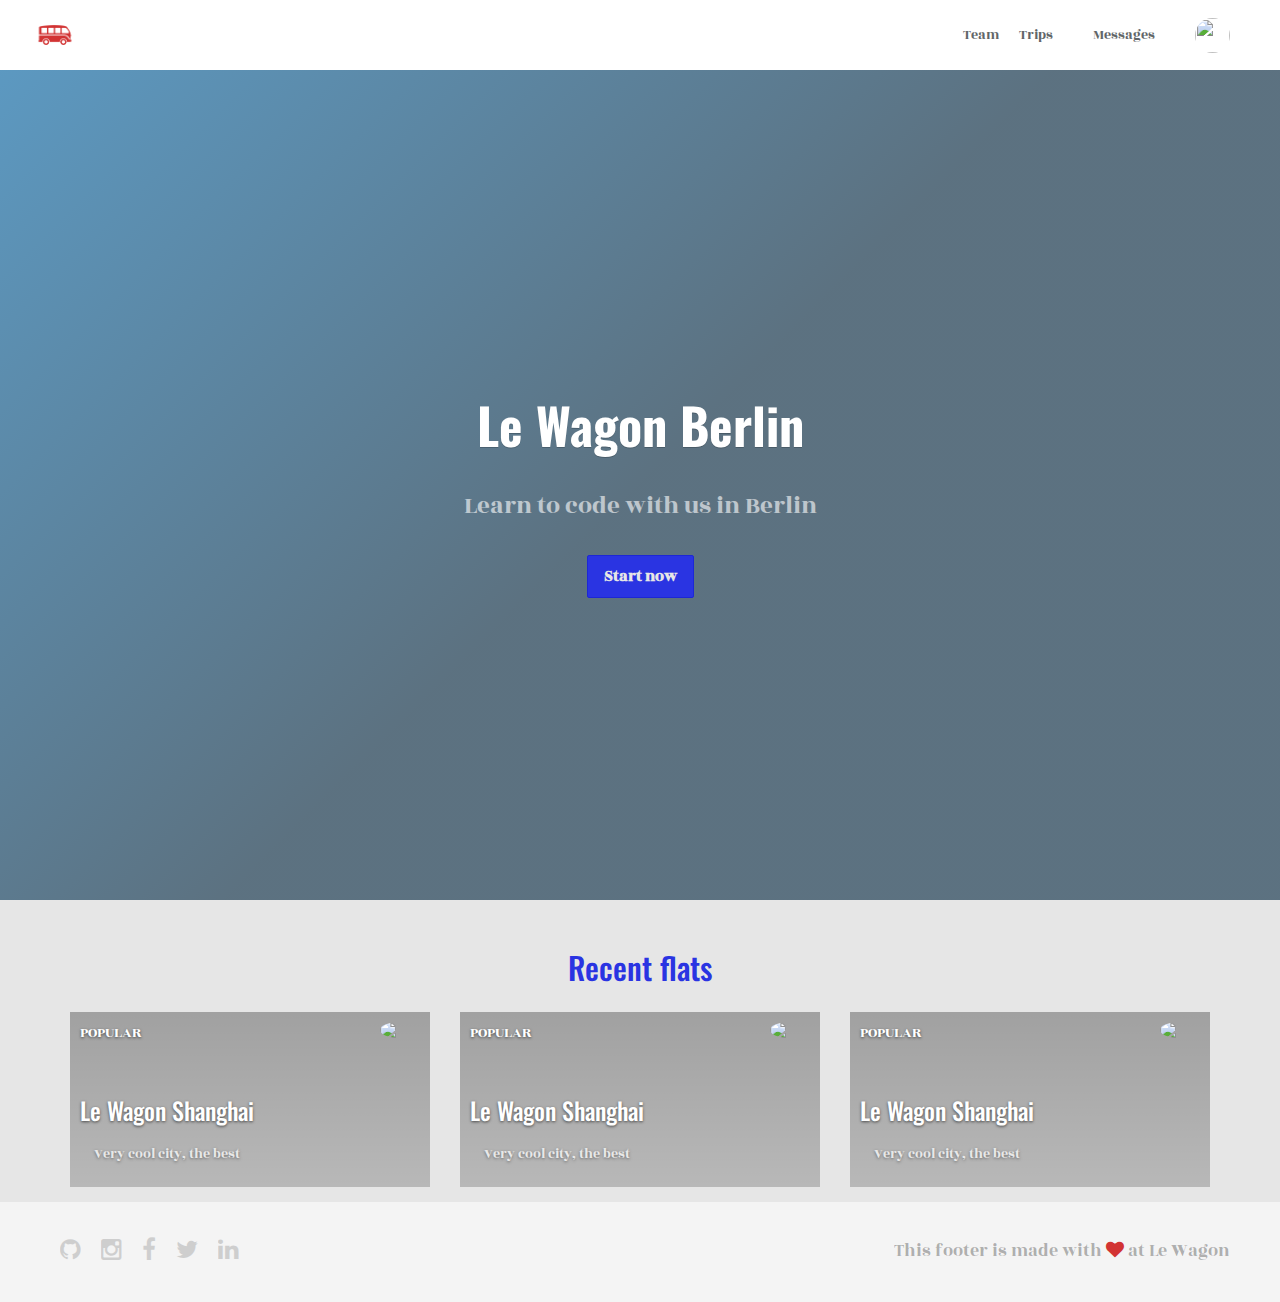
==== commit 84a9a2af: "Automated commit at 2017-11-06 14:46:34 UTC by middleman-deploy 2.0.0-alpha" ====
--- a/index.html
+++ b/index.html
@@ -7,20 +7,121 @@
           content="width=device-width, initial-scale=1, shrink-to-fit=no">
     <!-- Use the title from a page's frontmatter if it has one -->
     <title>Le Wagon - Middleman</title>
-    <link href="stylesheets/application-3c48b980.css" rel="stylesheet" />
+    <link href="stylesheets/application-5ac3f211.css" rel="stylesheet" />
     <script src="javascripts/application-93de88c9.js"></script>
     <link href="images/favicon-f15af148.png" rel="icon" type="image/png" />
   </head>
   <body>
+    <div class="navbar-wagon">
+  <!-- Logo -->
+  <a href="/" class="navbar-wagon-brand">
+    <img src="images/logo-acc9c0ec.png" alt="logo">
+  </a>
+
+  <!-- Right Navigation -->
+  <div class="navbar-wagon-right hidden-xs hidden-sm">
+
+    <a href="team.html" class="navbar-wagon-link">Team</a>
+    <a href="" class="navbar-wagon-item navbar-wagon-link">Trips</a>
+    <a href="" class="navbar-wagon-item navbar-wagon-link">Messages</a>
+
+    <!-- Profile picture with dropdown list -->
+    <div class="navbar-wagon-item">
+      <div class="dropdown">
+        <img src="https://kitt.lewagon.com/placeholder/users/ssaunier" class="avatar dropdown-toggle" id="navbar-wagon-menu" data-toggle="dropdown">
+        <ul class="dropdown-menu dropdown-menu-right navbar-wagon-dropdown-menu">
+          <li><a href="#">Profile</a></li>
+          <li><a href="#">Dashboard</a></li>
+          <li><a href="#">Log Out</a></li>
+        </ul>
+      </div>
+    </div>
+  </div>
+
+  <!-- Dropdown appearing on mobile only -->
+  <div class="navbar-wagon-item hidden-md hidden-lg">
+    <div class="dropdown">
+      <i class="fa fa-bars dropdown-toggle" data-toggle="dropdown"></i>
+      <ul class="dropdown-menu dropdown-menu-right navbar-wagon-dropdown-menu">
+        <li><a href="#">Host</a></li>
+        <li><a href="#">Trips</a></li>
+        <li><a href="#">Messagese</a></li>
+      </ul>
+    </div>
+  </div>
+</div>
+
     <div id="home">
+
+  <div class="">
+    <div class="banner" style="background-image: linear-gradient(-225deg, rgba(0,101,168,0.6) 0%, rgba(0,36,61,0.6) 50%), url('https://kitt.lewagon.com/placeholder/cities/berlin');">
+  <div class="banner-content">
+    <h1>Le Wagon Berlin</h1>
+    <p>Learn to code with us in Berlin</p>
+    <a class="btn btn-primary btn-lg">Start now</a>
+  </div>
+</div>
+
+  </div>
+
   <div class="home-content">
-    <img src="images/logo-acc9c0ec.png" width="200" alt="Logo" />
-    <p>
-      Middleman is now running!
-    </p>
-    <p class="about">
-      <a href="about.html">More about this template</a>
-    </p>
+
+    <h3>Recent flats</h3>
+
+    <div class="container">
+      <div class="row">
+        <div class="col-xs-12 col-sm-4">
+          <div class="card" style="background-image: linear-gradient(rgba(0,0,0,0.3), rgba(0,0,0,0.2)), url('https://kitt.lewagon.com/placeholder/cities/shanghai');">
+  <div class="card-category">Popular</div>
+  <div class="card-description">
+    <h2>Le Wagon Shanghai</h2>
+    <p>Very cool city, the best</p>
+  </div>
+  <img class="card-user" src="https://kitt.lewagon.com/placeholder/users/tgenaitay">
+  <a class="card-link" href="#" ></a>
+</div>
+
+        </div>
+        <div class="col-xs-12 col-sm-4">
+          <div class="card" style="background-image: linear-gradient(rgba(0,0,0,0.3), rgba(0,0,0,0.2)), url('https://kitt.lewagon.com/placeholder/cities/shanghai');">
+  <div class="card-category">Popular</div>
+  <div class="card-description">
+    <h2>Le Wagon Shanghai</h2>
+    <p>Very cool city, the best</p>
+  </div>
+  <img class="card-user" src="https://kitt.lewagon.com/placeholder/users/tgenaitay">
+  <a class="card-link" href="#" ></a>
+</div>
+
+        </div>
+        <div class="col-xs-12 col-sm-4">
+          <div class="card" style="background-image: linear-gradient(rgba(0,0,0,0.3), rgba(0,0,0,0.2)), url('https://kitt.lewagon.com/placeholder/cities/shanghai');">
+  <div class="card-category">Popular</div>
+  <div class="card-description">
+    <h2>Le Wagon Shanghai</h2>
+    <p>Very cool city, the best</p>
+  </div>
+  <img class="card-user" src="https://kitt.lewagon.com/placeholder/users/tgenaitay">
+  <a class="card-link" href="#" ></a>
+</div>
+
+        </div>
+      </div>
+    </div>
+
+  </div>
+</div>
+
+    <div class="footer">
+  <div class="footer-links">
+    <a href="#"><i class="fa fa-github"></i></a>
+    <a href="#"><i class="fa fa-instagram"></i></a>
+    <a href="#"><i class="fa fa-facebook"></i></a>
+    <a href="#"><i class="fa fa-twitter"></i></a>
+    <a href="#"><i class="fa fa-linkedin"></i></a>
+  </div>
+  <div class="footer-copyright">
+    This footer is made with <i class="fa fa-heart"></i> at Le Wagon
   </div>
 </div>
 
--- a/stylesheets/application-5ac3f211.css
+++ b/stylesheets/application-5ac3f211.css
@@ -0,0 +1,8 @@
+@import url("https://fonts.googleapis.com/css?family=Oswald:400,500|Rozha+One");/*!
+ * Bootstrap v3.3.7 (http://getbootstrap.com)
+ * Copyright 2011-2016 Twitter, Inc.
+ * Licensed under MIT (https://github.com/twbs/bootstrap/blob/master/LICENSE)
+ *//*! normalize.css v3.0.3 | MIT License | github.com/necolas/normalize.css */html{font-family:sans-serif;-ms-text-size-adjust:100%;-webkit-text-size-adjust:100%}body{margin:0}article,aside,details,figcaption,figure,footer,header,hgroup,main,menu,nav,section,summary{display:block}audio,canvas,progress,video{display:inline-block;vertical-align:baseline}audio:not([controls]){display:none;height:0}[hidden],template{display:none}a{background-color:transparent}a:active,a:hover{outline:0}abbr[title]{border-bottom:1px dotted}b,strong{font-weight:bold}dfn{font-style:italic}h1{font-size:2em;margin:0.67em 0}mark{background:#ff0;color:#000}small{font-size:80%}sub,sup{font-size:75%;line-height:0;position:relative;vertical-align:baseline}sup{top:-0.5em}sub{bottom:-0.25em}img{border:0}svg:not(:root){overflow:hidden}figure{margin:1em 40px}hr{-webkit-box-sizing:content-box;box-sizing:content-box;height:0}pre{overflow:auto}code,kbd,pre,samp{font-family:monospace, monospace;font-size:1em}button,input,optgroup,select,textarea{color:inherit;font:inherit;margin:0}button{overflow:visible}button,select{text-transform:none}button,html input[type="button"],input[type="reset"],input[type="submit"]{-webkit-appearance:button;cursor:pointer}button[disabled],html input[disabled]{cursor:default}button::-moz-focus-inner,input::-moz-focus-inner{border:0;padding:0}input{line-height:normal}input[type="checkbox"],input[type="radio"]{-webkit-box-sizing:border-box;box-sizing:border-box;padding:0}input[type="number"]::-webkit-inner-spin-button,input[type="number"]::-webkit-outer-spin-button{height:auto}input[type="search"]{-webkit-appearance:textfield;-webkit-box-sizing:content-box;box-sizing:content-box}input[type="search"]::-webkit-search-cancel-button,input[type="search"]::-webkit-search-decoration{-webkit-appearance:none}fieldset{border:1px solid #c0c0c0;margin:0 2px;padding:0.35em 0.625em 0.75em}legend{border:0;padding:0}textarea{overflow:auto}optgroup{font-weight:bold}table{border-collapse:collapse;border-spacing:0}td,th{padding:0}/*! Source: https://github.com/h5bp/html5-boilerplate/blob/master/src/css/main.css */@media print{*,*:before,*:after{background:transparent !important;color:#000 !important;-webkit-box-shadow:none !important;box-shadow:none !important;text-shadow:none !important}a,a:visited{text-decoration:underline}a[href]:after{content:" (" attr(href) ")"}abbr[title]:after{content:" (" attr(title) ")"}a[href^="#"]:after,a[href^="javascript:"]:after{content:""}pre,blockquote{border:1px solid #999;page-break-inside:avoid}thead{display:table-header-group}tr,img{page-break-inside:avoid}img{max-width:100% !important}p,h2,h3{orphans:3;widows:3}h2,h3{page-break-after:avoid}.navbar{display:none}.btn>.caret,.dropup>.btn>.caret{border-top-color:#000 !important}.label{border:1px solid #000}.table{border-collapse:collapse !important}.table td,.table th{background-color:#fff !important}.table-bordered th,.table-bordered td{border:1px solid #ddd !important}}@font-face{font-family:'Glyphicons Halflings';src:url("../assets/bootstrap/glyphicons-halflings-regular-86b6f62b.eot");src:url("../assets/bootstrap/glyphicons-halflings-regular-86b6f62b.eot?#iefix") format("embedded-opentype"),url("../assets/bootstrap/glyphicons-halflings-regular-ca35b697.woff2") format("woff2"),url("../assets/bootstrap/glyphicons-halflings-regular-278e49a8.woff") format("woff"),url("../assets/bootstrap/glyphicons-halflings-regular-44bc1850.ttf") format("truetype"),url("../assets/bootstrap/glyphicons-halflings-regular-de51a849.svg#glyphicons_halflingsregular") format("svg")}.glyphicon{position:relative;top:1px;display:inline-block;font-family:'Glyphicons Halflings';font-style:normal;font-weight:normal;line-height:1;-webkit-font-smoothing:antialiased;-moz-osx-font-smoothing:grayscale}.glyphicon-asterisk:before{content:"\002a"}.glyphicon-plus:before{content:"\002b"}.glyphicon-euro:before,.glyphicon-eur:before{content:"\20ac"}.glyphicon-minus:before{content:"\2212"}.glyphicon-cloud:before{content:"\2601"}.glyphicon-envelope:before{content:"\2709"}.glyphicon-pencil:before{content:"\270f"}.glyphicon-glass:before{content:"\e001"}.glyphicon-music:before{content:"\e002"}.glyphicon-search:before{content:"\e003"}.glyphicon-heart:before{content:"\e005"}.glyphicon-star:before{content:"\e006"}.glyphicon-star-empty:before{content:"\e007"}.glyphicon-user:before{content:"\e008"}.glyphicon-film:before{content:"\e009"}.glyphicon-th-large:before{content:"\e010"}.glyphicon-th:before{content:"\e011"}.glyphicon-th-list:before{content:"\e012"}.glyphicon-ok:before{content:"\e013"}.glyphicon-remove:before{content:"\e014"}.glyphicon-zoom-in:before{content:"\e015"}.glyphicon-zoom-out:before{content:"\e016"}.glyphicon-off:before{content:"\e017"}.glyphicon-signal:before{content:"\e018"}.glyphicon-cog:before{content:"\e019"}.glyphicon-trash:before{content:"\e020"}.glyphicon-home:before{content:"\e021"}.glyphicon-file:before{content:"\e022"}.glyphicon-time:before{content:"\e023"}.glyphicon-road:before{content:"\e024"}.glyphicon-download-alt:before{content:"\e025"}.glyphicon-download:before{content:"\e026"}.glyphicon-upload:before{content:"\e027"}.glyphicon-inbox:before{content:"\e028"}.glyphicon-play-circle:before{content:"\e029"}.glyphicon-repeat:before{content:"\e030"}.glyphicon-refresh:before{content:"\e031"}.glyphicon-list-alt:before{content:"\e032"}.glyphicon-lock:before{content:"\e033"}.glyphicon-flag:before{content:"\e034"}.glyphicon-headphones:before{content:"\e035"}.glyphicon-volume-off:before{content:"\e036"}.glyphicon-volume-down:before{content:"\e037"}.glyphicon-volume-up:before{content:"\e038"}.glyphicon-qrcode:before{content:"\e039"}.glyphicon-barcode:before{content:"\e040"}.glyphicon-tag:before{content:"\e041"}.glyphicon-tags:before{content:"\e042"}.glyphicon-book:before{content:"\e043"}.glyphicon-bookmark:before{content:"\e044"}.glyphicon-print:before{content:"\e045"}.glyphicon-camera:before{content:"\e046"}.glyphicon-font:before{content:"\e047"}.glyphicon-bold:before{content:"\e048"}.glyphicon-italic:before{content:"\e049"}.glyphicon-text-height:before{content:"\e050"}.glyphicon-text-width:before{content:"\e051"}.glyphicon-align-left:before{content:"\e052"}.glyphicon-align-center:before{content:"\e053"}.glyphicon-align-right:before{content:"\e054"}.glyphicon-align-justify:before{content:"\e055"}.glyphicon-list:before{content:"\e056"}.glyphicon-indent-left:before{content:"\e057"}.glyphicon-indent-right:before{content:"\e058"}.glyphicon-facetime-video:before{content:"\e059"}.glyphicon-picture:before{content:"\e060"}.glyphicon-map-marker:before{content:"\e062"}.glyphicon-adjust:before{content:"\e063"}.glyphicon-tint:before{content:"\e064"}.glyphicon-edit:before{content:"\e065"}.glyphicon-share:before{content:"\e066"}.glyphicon-check:before{content:"\e067"}.glyphicon-move:before{content:"\e068"}.glyphicon-step-backward:before{content:"\e069"}.glyphicon-fast-backward:before{content:"\e070"}.glyphicon-backward:before{content:"\e071"}.glyphicon-play:before{content:"\e072"}.glyphicon-pause:before{content:"\e073"}.glyphicon-stop:before{content:"\e074"}.glyphicon-forward:before{content:"\e075"}.glyphicon-fast-forward:before{content:"\e076"}.glyphicon-step-forward:before{content:"\e077"}.glyphicon-eject:before{content:"\e078"}.glyphicon-chevron-left:before{content:"\e079"}.glyphicon-chevron-right:before{content:"\e080"}.glyphicon-plus-sign:before{content:"\e081"}.glyphicon-minus-sign:before{content:"\e082"}.glyphicon-remove-sign:before{content:"\e083"}.glyphicon-ok-sign:before{content:"\e084"}.glyphicon-question-sign:before{content:"\e085"}.glyphicon-info-sign:before{content:"\e086"}.glyphicon-screenshot:before{content:"\e087"}.glyphicon-remove-circle:before{content:"\e088"}.glyphicon-ok-circle:before{content:"\e089"}.glyphicon-ban-circle:before{content:"\e090"}.glyphicon-arrow-left:before{content:"\e091"}.glyphicon-arrow-right:before{content:"\e092"}.glyphicon-arrow-up:before{content:"\e093"}.glyphicon-arrow-down:before{content:"\e094"}.glyphicon-share-alt:before{content:"\e095"}.glyphicon-resize-full:before{content:"\e096"}.glyphicon-resize-small:before{content:"\e097"}.glyphicon-exclamation-sign:before{content:"\e101"}.glyphicon-gift:before{content:"\e102"}.glyphicon-leaf:before{content:"\e103"}.glyphicon-fire:before{content:"\e104"}.glyphicon-eye-open:before{content:"\e105"}.glyphicon-eye-close:before{content:"\e106"}.glyphicon-warning-sign:before{content:"\e107"}.glyphicon-plane:before{content:"\e108"}.glyphicon-calendar:before{content:"\e109"}.glyphicon-random:before{content:"\e110"}.glyphicon-comment:before{content:"\e111"}.glyphicon-magnet:before{content:"\e112"}.glyphicon-chevron-up:before{content:"\e113"}.glyphicon-chevron-down:before{content:"\e114"}.glyphicon-retweet:before{content:"\e115"}.glyphicon-shopping-cart:before{content:"\e116"}.glyphicon-folder-close:before{content:"\e117"}.glyphicon-folder-open:before{content:"\e118"}.glyphicon-resize-vertical:before{content:"\e119"}.glyphicon-resize-horizontal:before{content:"\e120"}.glyphicon-hdd:before{content:"\e121"}.glyphicon-bullhorn:before{content:"\e122"}.glyphicon-bell:before{content:"\e123"}.glyphicon-certificate:before{content:"\e124"}.glyphicon-thumbs-up:before{content:"\e125"}.glyphicon-thumbs-down:before{content:"\e126"}.glyphicon-hand-right:before{content:"\e127"}.glyphicon-hand-left:before{content:"\e128"}.glyphicon-hand-up:before{content:"\e129"}.glyphicon-hand-down:before{content:"\e130"}.glyphicon-circle-arrow-right:before{content:"\e131"}.glyphicon-circle-arrow-left:before{content:"\e132"}.glyphicon-circle-arrow-up:before{content:"\e133"}.glyphicon-circle-arrow-down:before{content:"\e134"}.glyphicon-globe:before{content:"\e135"}.glyphicon-wrench:before{content:"\e136"}.glyphicon-tasks:before{content:"\e137"}.glyphicon-filter:before{content:"\e138"}.glyphicon-briefcase:before{content:"\e139"}.glyphicon-fullscreen:before{content:"\e140"}.glyphicon-dashboard:before{content:"\e141"}.glyphicon-paperclip:before{content:"\e142"}.glyphicon-heart-empty:before{content:"\e143"}.glyphicon-link:before{content:"\e144"}.glyphicon-phone:before{content:"\e145"}.glyphicon-pushpin:before{content:"\e146"}.glyphicon-usd:before{content:"\e148"}.glyphicon-gbp:before{content:"\e149"}.glyphicon-sort:before{content:"\e150"}.glyphicon-sort-by-alphabet:before{content:"\e151"}.glyphicon-sort-by-alphabet-alt:before{content:"\e152"}.glyphicon-sort-by-order:before{content:"\e153"}.glyphicon-sort-by-order-alt:before{content:"\e154"}.glyphicon-sort-by-attributes:before{content:"\e155"}.glyphicon-sort-by-attributes-alt:before{content:"\e156"}.glyphicon-unchecked:before{content:"\e157"}.glyphicon-expand:before{content:"\e158"}.glyphicon-collapse-down:before{content:"\e159"}.glyphicon-collapse-up:before{content:"\e160"}.glyphicon-log-in:before{content:"\e161"}.glyphicon-flash:before{content:"\e162"}.glyphicon-log-out:before{content:"\e163"}.glyphicon-new-window:before{content:"\e164"}.glyphicon-record:before{content:"\e165"}.glyphicon-save:before{content:"\e166"}.glyphicon-open:before{content:"\e167"}.glyphicon-saved:before{content:"\e168"}.glyphicon-import:before{content:"\e169"}.glyphicon-export:before{content:"\e170"}.glyphicon-send:before{content:"\e171"}.glyphicon-floppy-disk:before{content:"\e172"}.glyphicon-floppy-saved:before{content:"\e173"}.glyphicon-floppy-remove:before{content:"\e174"}.glyphicon-floppy-save:before{content:"\e175"}.glyphicon-floppy-open:before{content:"\e176"}.glyphicon-credit-card:before{content:"\e177"}.glyphicon-transfer:before{content:"\e178"}.glyphicon-cutlery:before{content:"\e179"}.glyphicon-header:before{content:"\e180"}.glyphicon-compressed:before{content:"\e181"}.glyphicon-earphone:before{content:"\e182"}.glyphicon-phone-alt:before{content:"\e183"}.glyphicon-tower:before{content:"\e184"}.glyphicon-stats:before{content:"\e185"}.glyphicon-sd-video:before{content:"\e186"}.glyphicon-hd-video:before{content:"\e187"}.glyphicon-subtitles:before{content:"\e188"}.glyphicon-sound-stereo:before{content:"\e189"}.glyphicon-sound-dolby:before{content:"\e190"}.glyphicon-sound-5-1:before{content:"\e191"}.glyphicon-sound-6-1:before{content:"\e192"}.glyphicon-sound-7-1:before{content:"\e193"}.glyphicon-copyright-mark:before{content:"\e194"}.glyphicon-registration-mark:before{content:"\e195"}.glyphicon-cloud-download:before{content:"\e197"}.glyphicon-cloud-upload:before{content:"\e198"}.glyphicon-tree-conifer:before{content:"\e199"}.glyphicon-tree-deciduous:before{content:"\e200"}.glyphicon-cd:before{content:"\e201"}.glyphicon-save-file:before{content:"\e202"}.glyphicon-open-file:before{content:"\e203"}.glyphicon-level-up:before{content:"\e204"}.glyphicon-copy:before{content:"\e205"}.glyphicon-paste:before{content:"\e206"}.glyphicon-alert:before{content:"\e209"}.glyphicon-equalizer:before{content:"\e210"}.glyphicon-king:before{content:"\e211"}.glyphicon-queen:before{content:"\e212"}.glyphicon-pawn:before{content:"\e213"}.glyphicon-bishop:before{content:"\e214"}.glyphicon-knight:before{content:"\e215"}.glyphicon-baby-formula:before{content:"\e216"}.glyphicon-tent:before{content:"\26fa"}.glyphicon-blackboard:before{content:"\e218"}.glyphicon-bed:before{content:"\e219"}.glyphicon-apple:before{content:"\f8ff"}.glyphicon-erase:before{content:"\e221"}.glyphicon-hourglass:before{content:"\231b"}.glyphicon-lamp:before{content:"\e223"}.glyphicon-duplicate:before{content:"\e224"}.glyphicon-piggy-bank:before{content:"\e225"}.glyphicon-scissors:before{content:"\e226"}.glyphicon-bitcoin:before{content:"\e227"}.glyphicon-btc:before{content:"\e227"}.glyphicon-xbt:before{content:"\e227"}.glyphicon-yen:before{content:"\00a5"}.glyphicon-jpy:before{content:"\00a5"}.glyphicon-ruble:before{content:"\20bd"}.glyphicon-rub:before{content:"\20bd"}.glyphicon-scale:before{content:"\e230"}.glyphicon-ice-lolly:before{content:"\e231"}.glyphicon-ice-lolly-tasted:before{content:"\e232"}.glyphicon-education:before{content:"\e233"}.glyphicon-option-horizontal:before{content:"\e234"}.glyphicon-option-vertical:before{content:"\e235"}.glyphicon-menu-hamburger:before{content:"\e236"}.glyphicon-modal-window:before{content:"\e237"}.glyphicon-oil:before{content:"\e238"}.glyphicon-grain:before{content:"\e239"}.glyphicon-sunglasses:before{content:"\e240"}.glyphicon-text-size:before{content:"\e241"}.glyphicon-text-color:before{content:"\e242"}.glyphicon-text-background:before{content:"\e243"}.glyphicon-object-align-top:before{content:"\e244"}.glyphicon-object-align-bottom:before{content:"\e245"}.glyphicon-object-align-horizontal:before{content:"\e246"}.glyphicon-object-align-left:before{content:"\e247"}.glyphicon-object-align-vertical:before{content:"\e248"}.glyphicon-object-align-right:before{content:"\e249"}.glyphicon-triangle-right:before{content:"\e250"}.glyphicon-triangle-left:before{content:"\e251"}.glyphicon-triangle-bottom:before{content:"\e252"}.glyphicon-triangle-top:before{content:"\e253"}.glyphicon-console:before{content:"\e254"}.glyphicon-superscript:before{content:"\e255"}.glyphicon-subscript:before{content:"\e256"}.glyphicon-menu-left:before{content:"\e257"}.glyphicon-menu-right:before{content:"\e258"}.glyphicon-menu-down:before{content:"\e259"}.glyphicon-menu-up:before{content:"\e260"}*{-webkit-box-sizing:border-box;box-sizing:border-box}*:before,*:after{-webkit-box-sizing:border-box;box-sizing:border-box}html{font-size:10px;-webkit-tap-highlight-color:transparent}body{font-family:"Rozha One", "Helvetica", "sans-serif";font-size:18px;line-height:1.42857143;color:#cccccc;background-color:#E6E6E6}input,button,select,textarea{font-family:inherit;font-size:inherit;line-height:inherit}a{color:#2A34E2;text-decoration:none}a:hover,a:focus{color:#171fa9;text-decoration:underline}a:focus{outline:5px auto -webkit-focus-ring-color;outline-offset:-2px}figure{margin:0}img{vertical-align:middle}.img-responsive{display:block;max-width:100%;height:auto}.img-rounded{border-radius:2px}.img-thumbnail{padding:4px;line-height:1.42857143;background-color:#E6E6E6;border:1px solid #ddd;border-radius:2px;-webkit-transition:all 0.2s ease-in-out;transition:all 0.2s ease-in-out;display:inline-block;max-width:100%;height:auto}.img-circle{border-radius:50%}hr{margin-top:25px;margin-bottom:25px;border:0;border-top:1px solid white}.sr-only{position:absolute;width:1px;height:1px;margin:-1px;padding:0;overflow:hidden;clip:rect(0, 0, 0, 0);border:0}.sr-only-focusable:active,.sr-only-focusable:focus{position:static;width:auto;height:auto;margin:0;overflow:visible;clip:auto}[role="button"]{cursor:pointer}h1,h2,h3,h4,h5,h6,.h1,.h2,.h3,.h4,.h5,.h6{font-family:"Oswald", "Helvetica", "sans-serif";font-weight:500;line-height:1.1;color:inherit}h1 small,h1 .small,h2 small,h2 .small,h3 small,h3 .small,h4 small,h4 .small,h5 small,h5 .small,h6 small,h6 .small,.h1 small,.h1 .small,.h2 small,.h2 .small,.h3 small,.h3 .small,.h4 small,.h4 .small,.h5 small,.h5 .small,.h6 small,.h6 .small{font-weight:normal;line-height:1;color:white}h1,.h1,h2,.h2,h3,.h3{margin-top:25px;margin-bottom:12.5px}h1 small,h1 .small,.h1 small,.h1 .small,h2 small,h2 .small,.h2 small,.h2 .small,h3 small,h3 .small,.h3 small,.h3 .small{font-size:65%}h4,.h4,h5,.h5,h6,.h6{margin-top:12.5px;margin-bottom:12.5px}h4 small,h4 .small,.h4 small,.h4 .small,h5 small,h5 .small,.h5 small,.h5 .small,h6 small,h6 .small,.h6 small,.h6 .small{font-size:75%}h1,.h1{font-size:46px}h2,.h2{font-size:38px}h3,.h3{font-size:31px}h4,.h4{font-size:23px}h5,.h5{font-size:18px}h6,.h6{font-size:16px}p{margin:0 0 12.5px}.lead{margin-bottom:25px;font-size:20px;font-weight:300;line-height:1.4}@media (min-width: 768px){.lead{font-size:27px}}small,.small{font-size:88%}mark,.mark{background-color:#fcf8e3;padding:.2em}.text-left{text-align:left}.text-right{text-align:right}.text-center{text-align:center}.text-justify{text-align:justify}.text-nowrap{white-space:nowrap}.text-lowercase{text-transform:lowercase}.text-uppercase,.initialism{text-transform:uppercase}.text-capitalize{text-transform:capitalize}.text-muted{color:white}.text-primary{color:#2A34E2}a.text-primary:hover,a.text-primary:focus{color:#1a23bf}.text-success{color:#3c763d}a.text-success:hover,a.text-success:focus{color:#2b542c}.text-info{color:#31708f}a.text-info:hover,a.text-info:focus{color:#245269}.text-warning{color:#8a6d3b}a.text-warning:hover,a.text-warning:focus{color:#66512c}.text-danger{color:#a94442}a.text-danger:hover,a.text-danger:focus{color:#843534}.bg-primary{color:#fff}.bg-primary{background-color:#2A34E2}a.bg-primary:hover,a.bg-primary:focus{background-color:#1a23bf}.bg-success{background-color:#dff0d8}a.bg-success:hover,a.bg-success:focus{background-color:#c1e2b3}.bg-info{background-color:#d9edf7}a.bg-info:hover,a.bg-info:focus{background-color:#afd9ee}.bg-warning{background-color:#fcf8e3}a.bg-warning:hover,a.bg-warning:focus{background-color:#f7ecb5}.bg-danger{background-color:#f2dede}a.bg-danger:hover,a.bg-danger:focus{background-color:#e4b9b9}.page-header{padding-bottom:11.5px;margin:50px 0 25px;border-bottom:1px solid white}ul,ol{margin-top:0;margin-bottom:12.5px}ul ul,ul ol,ol ul,ol ol{margin-bottom:0}.list-unstyled{padding-left:0;list-style:none}.list-inline{padding-left:0;list-style:none;margin-left:-5px}.list-inline>li{display:inline-block;padding-left:5px;padding-right:5px}dl{margin-top:0;margin-bottom:25px}dt,dd{line-height:1.42857143}dt{font-weight:bold}dd{margin-left:0}.dl-horizontal dd:before,.dl-horizontal dd:after{content:" ";display:table}.dl-horizontal dd:after{clear:both}@media (min-width: 768px){.dl-horizontal dt{float:left;width:160px;clear:left;text-align:right;overflow:hidden;text-overflow:ellipsis;white-space:nowrap}.dl-horizontal dd{margin-left:180px}}abbr[title],abbr[data-original-title]{cursor:help;border-bottom:1px dotted white}.initialism{font-size:90%}blockquote{padding:12.5px 25px;margin:0 0 25px;font-size:22.5px;border-left:5px solid white}blockquote p:last-child,blockquote ul:last-child,blockquote ol:last-child{margin-bottom:0}blockquote footer,blockquote small,blockquote .small{display:block;font-size:80%;line-height:1.42857143;color:white}blockquote footer:before,blockquote small:before,blockquote .small:before{content:'\2014 \00A0'}.blockquote-reverse,blockquote.pull-right{padding-right:15px;padding-left:0;border-right:5px solid white;border-left:0;text-align:right}.blockquote-reverse footer:before,.blockquote-reverse small:before,.blockquote-reverse .small:before,blockquote.pull-right footer:before,blockquote.pull-right small:before,blockquote.pull-right .small:before{content:''}.blockquote-reverse footer:after,.blockquote-reverse small:after,.blockquote-reverse .small:after,blockquote.pull-right footer:after,blockquote.pull-right small:after,blockquote.pull-right .small:after{content:'\00A0 \2014'}address{margin-bottom:25px;font-style:normal;line-height:1.42857143}code,kbd,pre,samp{font-family:Menlo, Monaco, Consolas, "Courier New", monospace}code{padding:2px 4px;font-size:90%;color:#c7254e;background-color:#f9f2f4;border-radius:2px}kbd{padding:2px 4px;font-size:90%;color:#fff;background-color:#333;border-radius:2px;-webkit-box-shadow:inset 0 -1px 0 rgba(0,0,0,0.25);box-shadow:inset 0 -1px 0 rgba(0,0,0,0.25)}kbd kbd{padding:0;font-size:100%;font-weight:bold;-webkit-box-shadow:none;box-shadow:none}pre{display:block;padding:12px;margin:0 0 12.5px;font-size:17px;line-height:1.42857143;word-break:break-all;word-wrap:break-word;color:#cccccc;background-color:#f5f5f5;border:1px solid #ccc;border-radius:2px}pre code{padding:0;font-size:inherit;color:inherit;white-space:pre-wrap;background-color:transparent;border-radius:0}.pre-scrollable{max-height:340px;overflow-y:scroll}.container{margin-right:auto;margin-left:auto;padding-left:15px;padding-right:15px}.container:before,.container:after{content:" ";display:table}.container:after{clear:both}@media (min-width: 768px){.container{width:750px}}@media (min-width: 992px){.container{width:970px}}@media (min-width: 1200px){.container{width:1170px}}.container-fluid{margin-right:auto;margin-left:auto;padding-left:15px;padding-right:15px}.container-fluid:before,.container-fluid:after{content:" ";display:table}.container-fluid:after{clear:both}.row{margin-left:-15px;margin-right:-15px}.row:before,.row:after{content:" ";display:table}.row:after{clear:both}.col-xs-1,.col-sm-1,.col-md-1,.col-lg-1,.col-xs-2,.col-sm-2,.col-md-2,.col-lg-2,.col-xs-3,.col-sm-3,.col-md-3,.col-lg-3,.col-xs-4,.col-sm-4,.col-md-4,.col-lg-4,.col-xs-5,.col-sm-5,.col-md-5,.col-lg-5,.col-xs-6,.col-sm-6,.col-md-6,.col-lg-6,.col-xs-7,.col-sm-7,.col-md-7,.col-lg-7,.col-xs-8,.col-sm-8,.col-md-8,.col-lg-8,.col-xs-9,.col-sm-9,.col-md-9,.col-lg-9,.col-xs-10,.col-sm-10,.col-md-10,.col-lg-10,.col-xs-11,.col-sm-11,.col-md-11,.col-lg-11,.col-xs-12,.col-sm-12,.col-md-12,.col-lg-12{position:relative;min-height:1px;padding-left:15px;padding-right:15px}.col-xs-1,.col-xs-2,.col-xs-3,.col-xs-4,.col-xs-5,.col-xs-6,.col-xs-7,.col-xs-8,.col-xs-9,.col-xs-10,.col-xs-11,.col-xs-12{float:left}.col-xs-1{width:8.33333333%}.col-xs-2{width:16.66666667%}.col-xs-3{width:25%}.col-xs-4{width:33.33333333%}.col-xs-5{width:41.66666667%}.col-xs-6{width:50%}.col-xs-7{width:58.33333333%}.col-xs-8{width:66.66666667%}.col-xs-9{width:75%}.col-xs-10{width:83.33333333%}.col-xs-11{width:91.66666667%}.col-xs-12{width:100%}.col-xs-pull-0{right:auto}.col-xs-pull-1{right:8.33333333%}.col-xs-pull-2{right:16.66666667%}.col-xs-pull-3{right:25%}.col-xs-pull-4{right:33.33333333%}.col-xs-pull-5{right:41.66666667%}.col-xs-pull-6{right:50%}.col-xs-pull-7{right:58.33333333%}.col-xs-pull-8{right:66.66666667%}.col-xs-pull-9{right:75%}.col-xs-pull-10{right:83.33333333%}.col-xs-pull-11{right:91.66666667%}.col-xs-pull-12{right:100%}.col-xs-push-0{left:auto}.col-xs-push-1{left:8.33333333%}.col-xs-push-2{left:16.66666667%}.col-xs-push-3{left:25%}.col-xs-push-4{left:33.33333333%}.col-xs-push-5{left:41.66666667%}.col-xs-push-6{left:50%}.col-xs-push-7{left:58.33333333%}.col-xs-push-8{left:66.66666667%}.col-xs-push-9{left:75%}.col-xs-push-10{left:83.33333333%}.col-xs-push-11{left:91.66666667%}.col-xs-push-12{left:100%}.col-xs-offset-0{margin-left:0%}.col-xs-offset-1{margin-left:8.33333333%}.col-xs-offset-2{margin-left:16.66666667%}.col-xs-offset-3{margin-left:25%}.col-xs-offset-4{margin-left:33.33333333%}.col-xs-offset-5{margin-left:41.66666667%}.col-xs-offset-6{margin-left:50%}.col-xs-offset-7{margin-left:58.33333333%}.col-xs-offset-8{margin-left:66.66666667%}.col-xs-offset-9{margin-left:75%}.col-xs-offset-10{margin-left:83.33333333%}.col-xs-offset-11{margin-left:91.66666667%}.col-xs-offset-12{margin-left:100%}@media (min-width: 768px){.col-sm-1,.col-sm-2,.col-sm-3,.col-sm-4,.col-sm-5,.col-sm-6,.col-sm-7,.col-sm-8,.col-sm-9,.col-sm-10,.col-sm-11,.col-sm-12{float:left}.col-sm-1{width:8.33333333%}.col-sm-2{width:16.66666667%}.col-sm-3{width:25%}.col-sm-4{width:33.33333333%}.col-sm-5{width:41.66666667%}.col-sm-6{width:50%}.col-sm-7{width:58.33333333%}.col-sm-8{width:66.66666667%}.col-sm-9{width:75%}.col-sm-10{width:83.33333333%}.col-sm-11{width:91.66666667%}.col-sm-12{width:100%}.col-sm-pull-0{right:auto}.col-sm-pull-1{right:8.33333333%}.col-sm-pull-2{right:16.66666667%}.col-sm-pull-3{right:25%}.col-sm-pull-4{right:33.33333333%}.col-sm-pull-5{right:41.66666667%}.col-sm-pull-6{right:50%}.col-sm-pull-7{right:58.33333333%}.col-sm-pull-8{right:66.66666667%}.col-sm-pull-9{right:75%}.col-sm-pull-10{right:83.33333333%}.col-sm-pull-11{right:91.66666667%}.col-sm-pull-12{right:100%}.col-sm-push-0{left:auto}.col-sm-push-1{left:8.33333333%}.col-sm-push-2{left:16.66666667%}.col-sm-push-3{left:25%}.col-sm-push-4{left:33.33333333%}.col-sm-push-5{left:41.66666667%}.col-sm-push-6{left:50%}.col-sm-push-7{left:58.33333333%}.col-sm-push-8{left:66.66666667%}.col-sm-push-9{left:75%}.col-sm-push-10{left:83.33333333%}.col-sm-push-11{left:91.66666667%}.col-sm-push-12{left:100%}.col-sm-offset-0{margin-left:0%}.col-sm-offset-1{margin-left:8.33333333%}.col-sm-offset-2{margin-left:16.66666667%}.col-sm-offset-3{margin-left:25%}.col-sm-offset-4{margin-left:33.33333333%}.col-sm-offset-5{margin-left:41.66666667%}.col-sm-offset-6{margin-left:50%}.col-sm-offset-7{margin-left:58.33333333%}.col-sm-offset-8{margin-left:66.66666667%}.col-sm-offset-9{margin-left:75%}.col-sm-offset-10{margin-left:83.33333333%}.col-sm-offset-11{margin-left:91.66666667%}.col-sm-offset-12{margin-left:100%}}@media (min-width: 992px){.col-md-1,.col-md-2,.col-md-3,.col-md-4,.col-md-5,.col-md-6,.col-md-7,.col-md-8,.col-md-9,.col-md-10,.col-md-11,.col-md-12{float:left}.col-md-1{width:8.33333333%}.col-md-2{width:16.66666667%}.col-md-3{width:25%}.col-md-4{width:33.33333333%}.col-md-5{width:41.66666667%}.col-md-6{width:50%}.col-md-7{width:58.33333333%}.col-md-8{width:66.66666667%}.col-md-9{width:75%}.col-md-10{width:83.33333333%}.col-md-11{width:91.66666667%}.col-md-12{width:100%}.col-md-pull-0{right:auto}.col-md-pull-1{right:8.33333333%}.col-md-pull-2{right:16.66666667%}.col-md-pull-3{right:25%}.col-md-pull-4{right:33.33333333%}.col-md-pull-5{right:41.66666667%}.col-md-pull-6{right:50%}.col-md-pull-7{right:58.33333333%}.col-md-pull-8{right:66.66666667%}.col-md-pull-9{right:75%}.col-md-pull-10{right:83.33333333%}.col-md-pull-11{right:91.66666667%}.col-md-pull-12{right:100%}.col-md-push-0{left:auto}.col-md-push-1{left:8.33333333%}.col-md-push-2{left:16.66666667%}.col-md-push-3{left:25%}.col-md-push-4{left:33.33333333%}.col-md-push-5{left:41.66666667%}.col-md-push-6{left:50%}.col-md-push-7{left:58.33333333%}.col-md-push-8{left:66.66666667%}.col-md-push-9{left:75%}.col-md-push-10{left:83.33333333%}.col-md-push-11{left:91.66666667%}.col-md-push-12{left:100%}.col-md-offset-0{margin-left:0%}.col-md-offset-1{margin-left:8.33333333%}.col-md-offset-2{margin-left:16.66666667%}.col-md-offset-3{margin-left:25%}.col-md-offset-4{margin-left:33.33333333%}.col-md-offset-5{margin-left:41.66666667%}.col-md-offset-6{margin-left:50%}.col-md-offset-7{margin-left:58.33333333%}.col-md-offset-8{margin-left:66.66666667%}.col-md-offset-9{margin-left:75%}.col-md-offset-10{margin-left:83.33333333%}.col-md-offset-11{margin-left:91.66666667%}.col-md-offset-12{margin-left:100%}}@media (min-width: 1200px){.col-lg-1,.col-lg-2,.col-lg-3,.col-lg-4,.col-lg-5,.col-lg-6,.col-lg-7,.col-lg-8,.col-lg-9,.col-lg-10,.col-lg-11,.col-lg-12{float:left}.col-lg-1{width:8.33333333%}.col-lg-2{width:16.66666667%}.col-lg-3{width:25%}.col-lg-4{width:33.33333333%}.col-lg-5{width:41.66666667%}.col-lg-6{width:50%}.col-lg-7{width:58.33333333%}.col-lg-8{width:66.66666667%}.col-lg-9{width:75%}.col-lg-10{width:83.33333333%}.col-lg-11{width:91.66666667%}.col-lg-12{width:100%}.col-lg-pull-0{right:auto}.col-lg-pull-1{right:8.33333333%}.col-lg-pull-2{right:16.66666667%}.col-lg-pull-3{right:25%}.col-lg-pull-4{right:33.33333333%}.col-lg-pull-5{right:41.66666667%}.col-lg-pull-6{right:50%}.col-lg-pull-7{right:58.33333333%}.col-lg-pull-8{right:66.66666667%}.col-lg-pull-9{right:75%}.col-lg-pull-10{right:83.33333333%}.col-lg-pull-11{right:91.66666667%}.col-lg-pull-12{right:100%}.col-lg-push-0{left:auto}.col-lg-push-1{left:8.33333333%}.col-lg-push-2{left:16.66666667%}.col-lg-push-3{left:25%}.col-lg-push-4{left:33.33333333%}.col-lg-push-5{left:41.66666667%}.col-lg-push-6{left:50%}.col-lg-push-7{left:58.33333333%}.col-lg-push-8{left:66.66666667%}.col-lg-push-9{left:75%}.col-lg-push-10{left:83.33333333%}.col-lg-push-11{left:91.66666667%}.col-lg-push-12{left:100%}.col-lg-offset-0{margin-left:0%}.col-lg-offset-1{margin-left:8.33333333%}.col-lg-offset-2{margin-left:16.66666667%}.col-lg-offset-3{margin-left:25%}.col-lg-offset-4{margin-left:33.33333333%}.col-lg-offset-5{margin-left:41.66666667%}.col-lg-offset-6{margin-left:50%}.col-lg-offset-7{margin-left:58.33333333%}.col-lg-offset-8{margin-left:66.66666667%}.col-lg-offset-9{margin-left:75%}.col-lg-offset-10{margin-left:83.33333333%}.col-lg-offset-11{margin-left:91.66666667%}.col-lg-offset-12{margin-left:100%}}table{background-color:transparent}caption{padding-top:8px;padding-bottom:8px;color:white;text-align:left}th{text-align:left}.table{width:100%;max-width:100%;margin-bottom:25px}.table>thead>tr>th,.table>thead>tr>td,.table>tbody>tr>th,.table>tbody>tr>td,.table>tfoot>tr>th,.table>tfoot>tr>td{padding:8px;line-height:1.42857143;vertical-align:top;border-top:1px solid #ddd}.table>thead>tr>th{vertical-align:bottom;border-bottom:2px solid #ddd}.table>caption+thead>tr:first-child>th,.table>caption+thead>tr:first-child>td,.table>colgroup+thead>tr:first-child>th,.table>colgroup+thead>tr:first-child>td,.table>thead:first-child>tr:first-child>th,.table>thead:first-child>tr:first-child>td{border-top:0}.table>tbody+tbody{border-top:2px solid #ddd}.table .table{background-color:#E6E6E6}.table-condensed>thead>tr>th,.table-condensed>thead>tr>td,.table-condensed>tbody>tr>th,.table-condensed>tbody>tr>td,.table-condensed>tfoot>tr>th,.table-condensed>tfoot>tr>td{padding:5px}.table-bordered{border:1px solid #ddd}.table-bordered>thead>tr>th,.table-bordered>thead>tr>td,.table-bordered>tbody>tr>th,.table-bordered>tbody>tr>td,.table-bordered>tfoot>tr>th,.table-bordered>tfoot>tr>td{border:1px solid #ddd}.table-bordered>thead>tr>th,.table-bordered>thead>tr>td{border-bottom-width:2px}.table-striped>tbody>tr:nth-of-type(odd){background-color:#f9f9f9}.table-hover>tbody>tr:hover{background-color:#f5f5f5}table col[class*="col-"]{position:static;float:none;display:table-column}table td[class*="col-"],table th[class*="col-"]{position:static;float:none;display:table-cell}.table>thead>tr>td.active,.table>thead>tr>th.active,.table>thead>tr.active>td,.table>thead>tr.active>th,.table>tbody>tr>td.active,.table>tbody>tr>th.active,.table>tbody>tr.active>td,.table>tbody>tr.active>th,.table>tfoot>tr>td.active,.table>tfoot>tr>th.active,.table>tfoot>tr.active>td,.table>tfoot>tr.active>th{background-color:#f5f5f5}.table-hover>tbody>tr>td.active:hover,.table-hover>tbody>tr>th.active:hover,.table-hover>tbody>tr.active:hover>td,.table-hover>tbody>tr:hover>.active,.table-hover>tbody>tr.active:hover>th{background-color:#e8e8e8}.table>thead>tr>td.success,.table>thead>tr>th.success,.table>thead>tr.success>td,.table>thead>tr.success>th,.table>tbody>tr>td.success,.table>tbody>tr>th.success,.table>tbody>tr.success>td,.table>tbody>tr.success>th,.table>tfoot>tr>td.success,.table>tfoot>tr>th.success,.table>tfoot>tr.success>td,.table>tfoot>tr.success>th{background-color:#dff0d8}.table-hover>tbody>tr>td.success:hover,.table-hover>tbody>tr>th.success:hover,.table-hover>tbody>tr.success:hover>td,.table-hover>tbody>tr:hover>.success,.table-hover>tbody>tr.success:hover>th{background-color:#d0e9c6}.table>thead>tr>td.info,.table>thead>tr>th.info,.table>thead>tr.info>td,.table>thead>tr.info>th,.table>tbody>tr>td.info,.table>tbody>tr>th.info,.table>tbody>tr.info>td,.table>tbody>tr.info>th,.table>tfoot>tr>td.info,.table>tfoot>tr>th.info,.table>tfoot>tr.info>td,.table>tfoot>tr.info>th{background-color:#d9edf7}.table-hover>tbody>tr>td.info:hover,.table-hover>tbody>tr>th.info:hover,.table-hover>tbody>tr.info:hover>td,.table-hover>tbody>tr:hover>.info,.table-hover>tbody>tr.info:hover>th{background-color:#c4e3f3}.table>thead>tr>td.warning,.table>thead>tr>th.warning,.table>thead>tr.warning>td,.table>thead>tr.warning>th,.table>tbody>tr>td.warning,.table>tbody>tr>th.warning,.table>tbody>tr.warning>td,.table>tbody>tr.warning>th,.table>tfoot>tr>td.warning,.table>tfoot>tr>th.warning,.table>tfoot>tr.warning>td,.table>tfoot>tr.warning>th{background-color:#fcf8e3}.table-hover>tbody>tr>td.warning:hover,.table-hover>tbody>tr>th.warning:hover,.table-hover>tbody>tr.warning:hover>td,.table-hover>tbody>tr:hover>.warning,.table-hover>tbody>tr.warning:hover>th{background-color:#faf2cc}.table>thead>tr>td.danger,.table>thead>tr>th.danger,.table>thead>tr.danger>td,.table>thead>tr.danger>th,.table>tbody>tr>td.danger,.table>tbody>tr>th.danger,.table>tbody>tr.danger>td,.table>tbody>tr.danger>th,.table>tfoot>tr>td.danger,.table>tfoot>tr>th.danger,.table>tfoot>tr.danger>td,.table>tfoot>tr.danger>th{background-color:#f2dede}.table-hover>tbody>tr>td.danger:hover,.table-hover>tbody>tr>th.danger:hover,.table-hover>tbody>tr.danger:hover>td,.table-hover>tbody>tr:hover>.danger,.table-hover>tbody>tr.danger:hover>th{background-color:#ebcccc}.table-responsive{overflow-x:auto;min-height:0.01%}@media screen and (max-width: 767px){.table-responsive{width:100%;margin-bottom:18.75px;overflow-y:hidden;-ms-overflow-style:-ms-autohiding-scrollbar;border:1px solid #ddd}.table-responsive>.table{margin-bottom:0}.table-responsive>.table>thead>tr>th,.table-responsive>.table>thead>tr>td,.table-responsive>.table>tbody>tr>th,.table-responsive>.table>tbody>tr>td,.table-responsive>.table>tfoot>tr>th,.table-responsive>.table>tfoot>tr>td{white-space:nowrap}.table-responsive>.table-bordered{border:0}.table-responsive>.table-bordered>thead>tr>th:first-child,.table-responsive>.table-bordered>thead>tr>td:first-child,.table-responsive>.table-bordered>tbody>tr>th:first-child,.table-responsive>.table-bordered>tbody>tr>td:first-child,.table-responsive>.table-bordered>tfoot>tr>th:first-child,.table-responsive>.table-bordered>tfoot>tr>td:first-child{border-left:0}.table-responsive>.table-bordered>thead>tr>th:last-child,.table-responsive>.table-bordered>thead>tr>td:last-child,.table-responsive>.table-bordered>tbody>tr>th:last-child,.table-responsive>.table-bordered>tbody>tr>td:last-child,.table-responsive>.table-bordered>tfoot>tr>th:last-child,.table-responsive>.table-bordered>tfoot>tr>td:last-child{border-right:0}.table-responsive>.table-bordered>tbody>tr:last-child>th,.table-responsive>.table-bordered>tbody>tr:last-child>td,.table-responsive>.table-bordered>tfoot>tr:last-child>th,.table-responsive>.table-bordered>tfoot>tr:last-child>td{border-bottom:0}}fieldset{padding:0;margin:0;border:0;min-width:0}legend{display:block;width:100%;padding:0;margin-bottom:25px;font-size:27px;line-height:inherit;color:#cccccc;border:0;border-bottom:1px solid #e5e5e5}label{display:inline-block;max-width:100%;margin-bottom:5px;font-weight:bold}input[type="search"]{-webkit-box-sizing:border-box;box-sizing:border-box}input[type="radio"],input[type="checkbox"]{margin:4px 0 0;margin-top:1px \9;line-height:normal}input[type="file"]{display:block}input[type="range"]{display:block;width:100%}select[multiple],select[size]{height:auto}input[type="file"]:focus,input[type="radio"]:focus,input[type="checkbox"]:focus{outline:5px auto -webkit-focus-ring-color;outline-offset:-2px}output{display:block;padding-top:7px;font-size:18px;line-height:1.42857143;color:#999999}.form-control{display:block;width:100%;height:39px;padding:6px 12px;font-size:18px;line-height:1.42857143;color:#999999;background-color:#fff;background-image:none;border:1px solid #ccc;border-radius:2px;-webkit-box-shadow:inset 0 1px 1px rgba(0,0,0,0.075);box-shadow:inset 0 1px 1px rgba(0,0,0,0.075);-webkit-transition:border-color ease-in-out 0.15s, box-shadow ease-in-out 0.15s;-webkit-transition:border-color ease-in-out 0.15s, -webkit-box-shadow ease-in-out 0.15s;transition:border-color ease-in-out 0.15s, -webkit-box-shadow ease-in-out 0.15s;transition:border-color ease-in-out 0.15s, box-shadow ease-in-out 0.15s;transition:border-color ease-in-out 0.15s, box-shadow ease-in-out 0.15s, -webkit-box-shadow ease-in-out 0.15s}.form-control:focus{border-color:#66afe9;outline:0;-webkit-box-shadow:inset 0 1px 1px rgba(0,0,0,0.075),0 0 8px rgba(102,175,233,0.6);box-shadow:inset 0 1px 1px rgba(0,0,0,0.075),0 0 8px rgba(102,175,233,0.6)}.form-control::-moz-placeholder{color:#999;opacity:1}.form-control:-ms-input-placeholder{color:#999}.form-control::-webkit-input-placeholder{color:#999}.form-control::-ms-expand{border:0;background-color:transparent}.form-control[disabled],.form-control[readonly],fieldset[disabled] .form-control{background-color:white;opacity:1}.form-control[disabled],fieldset[disabled] .form-control{cursor:not-allowed}textarea.form-control{height:auto}input[type="search"]{-webkit-appearance:none}@media screen and (-webkit-min-device-pixel-ratio: 0){input[type="date"].form-control,input[type="time"].form-control,input[type="datetime-local"].form-control,input[type="month"].form-control{line-height:39px}input[type="date"].input-sm,.input-group-sm>input[type="date"].form-control,.input-group-sm>input[type="date"].input-group-addon,.input-group-sm>.input-group-btn>input[type="date"].btn,.input-group-sm input[type="date"],input[type="time"].input-sm,.input-group-sm>input[type="time"].form-control,.input-group-sm>input[type="time"].input-group-addon,.input-group-sm>.input-group-btn>input[type="time"].btn,.input-group-sm input[type="time"],input[type="datetime-local"].input-sm,.input-group-sm>input[type="datetime-local"].form-control,.input-group-sm>input[type="datetime-local"].input-group-addon,.input-group-sm>.input-group-btn>input[type="datetime-local"].btn,.input-group-sm input[type="datetime-local"],input[type="month"].input-sm,.input-group-sm>input[type="month"].form-control,.input-group-sm>input[type="month"].input-group-addon,.input-group-sm>.input-group-btn>input[type="month"].btn,.input-group-sm input[type="month"]{line-height:36px}input[type="date"].input-lg,.input-group-lg>input[type="date"].form-control,.input-group-lg>input[type="date"].input-group-addon,.input-group-lg>.input-group-btn>input[type="date"].btn,.input-group-lg input[type="date"],input[type="time"].input-lg,.input-group-lg>input[type="time"].form-control,.input-group-lg>input[type="time"].input-group-addon,.input-group-lg>.input-group-btn>input[type="time"].btn,.input-group-lg input[type="time"],input[type="datetime-local"].input-lg,.input-group-lg>input[type="datetime-local"].form-control,.input-group-lg>input[type="datetime-local"].input-group-addon,.input-group-lg>.input-group-btn>input[type="datetime-local"].btn,.input-group-lg input[type="datetime-local"],input[type="month"].input-lg,.input-group-lg>input[type="month"].form-control,.input-group-lg>input[type="month"].input-group-addon,.input-group-lg>.input-group-btn>input[type="month"].btn,.input-group-lg input[type="month"]{line-height:53px}}.form-group{margin-bottom:15px}.radio,.checkbox{position:relative;display:block;margin-top:10px;margin-bottom:10px}.radio label,.checkbox label{min-height:25px;padding-left:20px;margin-bottom:0;font-weight:normal;cursor:pointer}.radio input[type="radio"],.radio-inline input[type="radio"],.checkbox input[type="checkbox"],.checkbox-inline input[type="checkbox"]{position:absolute;margin-left:-20px;margin-top:4px \9}.radio+.radio,.checkbox+.checkbox{margin-top:-5px}.radio-inline,.checkbox-inline{position:relative;display:inline-block;padding-left:20px;margin-bottom:0;vertical-align:middle;font-weight:normal;cursor:pointer}.radio-inline+.radio-inline,.checkbox-inline+.checkbox-inline{margin-top:0;margin-left:10px}input[type="radio"][disabled],input[type="radio"].disabled,fieldset[disabled] input[type="radio"],input[type="checkbox"][disabled],input[type="checkbox"].disabled,fieldset[disabled] input[type="checkbox"]{cursor:not-allowed}.radio-inline.disabled,fieldset[disabled] .radio-inline,.checkbox-inline.disabled,fieldset[disabled] .checkbox-inline{cursor:not-allowed}.radio.disabled label,fieldset[disabled] .radio label,.checkbox.disabled label,fieldset[disabled] .checkbox label{cursor:not-allowed}.form-control-static{padding-top:7px;padding-bottom:7px;margin-bottom:0;min-height:43px}.form-control-static.input-lg,.input-group-lg>.form-control-static.form-control,.input-group-lg>.form-control-static.input-group-addon,.input-group-lg>.input-group-btn>.form-control-static.btn,.form-control-static.input-sm,.input-group-sm>.form-control-static.form-control,.input-group-sm>.form-control-static.input-group-addon,.input-group-sm>.input-group-btn>.form-control-static.btn{padding-left:0;padding-right:0}.input-sm,.input-group-sm>.form-control,.input-group-sm>.input-group-addon,.input-group-sm>.input-group-btn>.btn{height:36px;padding:5px 10px;font-size:16px;line-height:1.5;border-radius:2px}select.input-sm,.input-group-sm>select.form-control,.input-group-sm>select.input-group-addon,.input-group-sm>.input-group-btn>select.btn{height:36px;line-height:36px}textarea.input-sm,.input-group-sm>textarea.form-control,.input-group-sm>textarea.input-group-addon,.input-group-sm>.input-group-btn>textarea.btn,select[multiple].input-sm,.input-group-sm>select[multiple].form-control,.input-group-sm>select[multiple].input-group-addon,.input-group-sm>.input-group-btn>select[multiple].btn{height:auto}.form-group-sm .form-control{height:36px;padding:5px 10px;font-size:16px;line-height:1.5;border-radius:2px}.form-group-sm select.form-control{height:36px;line-height:36px}.form-group-sm textarea.form-control,.form-group-sm select[multiple].form-control{height:auto}.form-group-sm .form-control-static{height:36px;min-height:41px;padding:6px 10px;font-size:16px;line-height:1.5}.input-lg,.input-group-lg>.form-control,.input-group-lg>.input-group-addon,.input-group-lg>.input-group-btn>.btn{height:53px;padding:10px 16px;font-size:23px;line-height:1.3333333;border-radius:2px}select.input-lg,.input-group-lg>select.form-control,.input-group-lg>select.input-group-addon,.input-group-lg>.input-group-btn>select.btn{height:53px;line-height:53px}textarea.input-lg,.input-group-lg>textarea.form-control,.input-group-lg>textarea.input-group-addon,.input-group-lg>.input-group-btn>textarea.btn,select[multiple].input-lg,.input-group-lg>select[multiple].form-control,.input-group-lg>select[multiple].input-group-addon,.input-group-lg>.input-group-btn>select[multiple].btn{height:auto}.form-group-lg .form-control{height:53px;padding:10px 16px;font-size:23px;line-height:1.3333333;border-radius:2px}.form-group-lg select.form-control{height:53px;line-height:53px}.form-group-lg textarea.form-control,.form-group-lg select[multiple].form-control{height:auto}.form-group-lg .form-control-static{height:53px;min-height:48px;padding:11px 16px;font-size:23px;line-height:1.3333333}.has-feedback{position:relative}.has-feedback .form-control{padding-right:48.75px}.form-control-feedback{position:absolute;top:0;right:0;z-index:2;display:block;width:39px;height:39px;line-height:39px;text-align:center;pointer-events:none}.input-lg+.form-control-feedback,.input-group-lg>.form-control+.form-control-feedback,.input-group-lg>.input-group-addon+.form-control-feedback,.input-group-lg>.input-group-btn>.btn+.form-control-feedback,.input-group-lg+.form-control-feedback,.form-group-lg .form-control+.form-control-feedback{width:53px;height:53px;line-height:53px}.input-sm+.form-control-feedback,.input-group-sm>.form-control+.form-control-feedback,.input-group-sm>.input-group-addon+.form-control-feedback,.input-group-sm>.input-group-btn>.btn+.form-control-feedback,.input-group-sm+.form-control-feedback,.form-group-sm .form-control+.form-control-feedback{width:36px;height:36px;line-height:36px}.has-success .help-block,.has-success .control-label,.has-success .radio,.has-success .checkbox,.has-success .radio-inline,.has-success .checkbox-inline,.has-success.radio label,.has-success.checkbox label,.has-success.radio-inline label,.has-success.checkbox-inline label{color:#3c763d}.has-success .form-control{border-color:#3c763d;-webkit-box-shadow:inset 0 1px 1px rgba(0,0,0,0.075);box-shadow:inset 0 1px 1px rgba(0,0,0,0.075)}.has-success .form-control:focus{border-color:#2b542c;-webkit-box-shadow:inset 0 1px 1px rgba(0,0,0,0.075),0 0 6px #67b168;box-shadow:inset 0 1px 1px rgba(0,0,0,0.075),0 0 6px #67b168}.has-success .input-group-addon{color:#3c763d;border-color:#3c763d;background-color:#dff0d8}.has-success .form-control-feedback{color:#3c763d}.has-warning .help-block,.has-warning .control-label,.has-warning .radio,.has-warning .checkbox,.has-warning .radio-inline,.has-warning .checkbox-inline,.has-warning.radio label,.has-warning.checkbox label,.has-warning.radio-inline label,.has-warning.checkbox-inline label{color:#8a6d3b}.has-warning .form-control{border-color:#8a6d3b;-webkit-box-shadow:inset 0 1px 1px rgba(0,0,0,0.075);box-shadow:inset 0 1px 1px rgba(0,0,0,0.075)}.has-warning .form-control:focus{border-color:#66512c;-webkit-box-shadow:inset 0 1px 1px rgba(0,0,0,0.075),0 0 6px #c0a16b;box-shadow:inset 0 1px 1px rgba(0,0,0,0.075),0 0 6px #c0a16b}.has-warning .input-group-addon{color:#8a6d3b;border-color:#8a6d3b;background-color:#fcf8e3}.has-warning .form-control-feedback{color:#8a6d3b}.has-error .help-block,.has-error .control-label,.has-error .radio,.has-error .checkbox,.has-error .radio-inline,.has-error .checkbox-inline,.has-error.radio label,.has-error.checkbox label,.has-error.radio-inline label,.has-error.checkbox-inline label{color:#a94442}.has-error .form-control{border-color:#a94442;-webkit-box-shadow:inset 0 1px 1px rgba(0,0,0,0.075);box-shadow:inset 0 1px 1px rgba(0,0,0,0.075)}.has-error .form-control:focus{border-color:#843534;-webkit-box-shadow:inset 0 1px 1px rgba(0,0,0,0.075),0 0 6px #ce8483;box-shadow:inset 0 1px 1px rgba(0,0,0,0.075),0 0 6px #ce8483}.has-error .input-group-addon{color:#a94442;border-color:#a94442;background-color:#f2dede}.has-error .form-control-feedback{color:#a94442}.has-feedback label ~ .form-control-feedback{top:30px}.has-feedback label.sr-only ~ .form-control-feedback{top:0}.help-block{display:block;margin-top:5px;margin-bottom:10px;color:white}@media (min-width: 768px){.form-inline .form-group{display:inline-block;margin-bottom:0;vertical-align:middle}.form-inline .form-control{display:inline-block;width:auto;vertical-align:middle}.form-inline .form-control-static{display:inline-block}.form-inline .input-group{display:inline-table;vertical-align:middle}.form-inline .input-group .input-group-addon,.form-inline .input-group .input-group-btn,.form-inline .input-group .form-control{width:auto}.form-inline .input-group>.form-control{width:100%}.form-inline .control-label{margin-bottom:0;vertical-align:middle}.form-inline .radio,.form-inline .checkbox{display:inline-block;margin-top:0;margin-bottom:0;vertical-align:middle}.form-inline .radio label,.form-inline .checkbox label{padding-left:0}.form-inline .radio input[type="radio"],.form-inline .checkbox input[type="checkbox"]{position:relative;margin-left:0}.form-inline .has-feedback .form-control-feedback{top:0}}.form-horizontal .radio,.form-horizontal .checkbox,.form-horizontal .radio-inline,.form-horizontal .checkbox-inline{margin-top:0;margin-bottom:0;padding-top:7px}.form-horizontal .radio,.form-horizontal .checkbox{min-height:32px}.form-horizontal .form-group{margin-left:-15px;margin-right:-15px}.form-horizontal .form-group:before,.form-horizontal .form-group:after{content:" ";display:table}.form-horizontal .form-group:after{clear:both}@media (min-width: 768px){.form-horizontal .control-label{text-align:right;margin-bottom:0;padding-top:7px}}.form-horizontal .has-feedback .form-control-feedback{right:15px}@media (min-width: 768px){.form-horizontal .form-group-lg .control-label{padding-top:11px;font-size:23px}}@media (min-width: 768px){.form-horizontal .form-group-sm .control-label{padding-top:6px;font-size:16px}}.btn{display:inline-block;margin-bottom:0;font-weight:normal;text-align:center;vertical-align:middle;-ms-touch-action:manipulation;touch-action:manipulation;cursor:pointer;background-image:none;border:1px solid transparent;white-space:nowrap;padding:6px 12px;font-size:18px;line-height:1.42857143;border-radius:2px;-webkit-user-select:none;-moz-user-select:none;-ms-user-select:none;user-select:none}.btn:focus,.btn.focus,.btn:active:focus,.btn:active.focus,.btn.active:focus,.btn.active.focus{outline:5px auto -webkit-focus-ring-color;outline-offset:-2px}.btn:hover,.btn:focus,.btn.focus{color:#333;text-decoration:none}.btn:active,.btn.active{outline:0;background-image:none;-webkit-box-shadow:inset 0 3px 5px rgba(0,0,0,0.125);box-shadow:inset 0 3px 5px rgba(0,0,0,0.125)}.btn.disabled,.btn[disabled],fieldset[disabled] .btn{cursor:not-allowed;opacity:0.65;filter:alpha(opacity=65);-webkit-box-shadow:none;box-shadow:none}a.btn.disabled,fieldset[disabled] a.btn{pointer-events:none}.btn-default{color:#333;background-color:#fff;border-color:#ccc}.btn-default:focus,.btn-default.focus{color:#333;background-color:#e6e6e6;border-color:#8c8c8c}.btn-default:hover{color:#333;background-color:#e6e6e6;border-color:#adadad}.btn-default:active,.btn-default.active,.open>.btn-default.dropdown-toggle{color:#333;background-color:#e6e6e6;border-color:#adadad}.btn-default:active:hover,.btn-default:active:focus,.btn-default:active.focus,.btn-default.active:hover,.btn-default.active:focus,.btn-default.active.focus,.open>.btn-default.dropdown-toggle:hover,.open>.btn-default.dropdown-toggle:focus,.open>.btn-default.dropdown-toggle.focus{color:#333;background-color:#d4d4d4;border-color:#8c8c8c}.btn-default:active,.btn-default.active,.open>.btn-default.dropdown-toggle{background-image:none}.btn-default.disabled:hover,.btn-default.disabled:focus,.btn-default.disabled.focus,.btn-default[disabled]:hover,.btn-default[disabled]:focus,.btn-default[disabled].focus,fieldset[disabled] .btn-default:hover,fieldset[disabled] .btn-default:focus,fieldset[disabled] .btn-default.focus{background-color:#fff;border-color:#ccc}.btn-default .badge{color:#fff;background-color:#333}.btn-primary{color:#fff;background-color:#2A34E2;border-color:#1d27d5}.btn-primary:focus,.btn-primary.focus{color:#fff;background-color:#1a23bf;border-color:#0e1365}.btn-primary:hover{color:#fff;background-color:#1a23bf;border-color:#161da0}.btn-primary:active,.btn-primary.active,.open>.btn-primary.dropdown-toggle{color:#fff;background-color:#1a23bf;border-color:#161da0}.btn-primary:active:hover,.btn-primary:active:focus,.btn-primary:active.focus,.btn-primary.active:hover,.btn-primary.active:focus,.btn-primary.active.focus,.open>.btn-primary.dropdown-toggle:hover,.open>.btn-primary.dropdown-toggle:focus,.open>.btn-primary.dropdown-toggle.focus{color:#fff;background-color:#161da0;border-color:#0e1365}.btn-primary:active,.btn-primary.active,.open>.btn-primary.dropdown-toggle{background-image:none}.btn-primary.disabled:hover,.btn-primary.disabled:focus,.btn-primary.disabled.focus,.btn-primary[disabled]:hover,.btn-primary[disabled]:focus,.btn-primary[disabled].focus,fieldset[disabled] .btn-primary:hover,fieldset[disabled] .btn-primary:focus,fieldset[disabled] .btn-primary.focus{background-color:#2A34E2;border-color:#1d27d5}.btn-primary .badge{color:#2A34E2;background-color:#fff}.btn-success{color:#fff;background-color:#32B796;border-color:#2da386}.btn-success:focus,.btn-success.focus{color:#fff;background-color:#278f75;border-color:#113f34}.btn-success:hover{color:#fff;background-color:#278f75;border-color:#1f735e}.btn-success:active,.btn-success.active,.open>.btn-success.dropdown-toggle{color:#fff;background-color:#278f75;border-color:#1f735e}.btn-success:active:hover,.btn-success:active:focus,.btn-success:active.focus,.btn-success.active:hover,.btn-success.active:focus,.btn-success.active.focus,.open>.btn-success.dropdown-toggle:hover,.open>.btn-success.dropdown-toggle:focus,.open>.btn-success.dropdown-toggle.focus{color:#fff;background-color:#1f735e;border-color:#113f34}.btn-success:active,.btn-success.active,.open>.btn-success.dropdown-toggle{background-image:none}.btn-success.disabled:hover,.btn-success.disabled:focus,.btn-success.disabled.focus,.btn-success[disabled]:hover,.btn-success[disabled]:focus,.btn-success[disabled].focus,fieldset[disabled] .btn-success:hover,fieldset[disabled] .btn-success:focus,fieldset[disabled] .btn-success.focus{background-color:#32B796;border-color:#2da386}.btn-success .badge{color:#32B796;background-color:#fff}.btn-info{color:#fff;background-color:#FEEE35;border-color:#feec1c}.btn-info:focus,.btn-info.focus{color:#fff;background-color:#feea02;border-color:#998d01}.btn-info:hover{color:#fff;background-color:#feea02;border-color:#dbca01}.btn-info:active,.btn-info.active,.open>.btn-info.dropdown-toggle{color:#fff;background-color:#feea02;border-color:#dbca01}.btn-info:active:hover,.btn-info:active:focus,.btn-info:active.focus,.btn-info.active:hover,.btn-info.active:focus,.btn-info.active.focus,.open>.btn-info.dropdown-toggle:hover,.open>.btn-info.dropdown-toggle:focus,.open>.btn-info.dropdown-toggle.focus{color:#fff;background-color:#dbca01;border-color:#998d01}.btn-info:active,.btn-info.active,.open>.btn-info.dropdown-toggle{background-image:none}.btn-info.disabled:hover,.btn-info.disabled:focus,.btn-info.disabled.focus,.btn-info[disabled]:hover,.btn-info[disabled]:focus,.btn-info[disabled].focus,fieldset[disabled] .btn-info:hover,fieldset[disabled] .btn-info:focus,fieldset[disabled] .btn-info.focus{background-color:#FEEE35;border-color:#feec1c}.btn-info .badge{color:#FEEE35;background-color:#fff}.btn-warning{color:#fff;background-color:#E67E22;border-color:#d67118}.btn-warning:focus,.btn-warning.focus{color:#fff;background-color:#bf6516;border-color:#64350b}.btn-warning:hover{color:#fff;background-color:#bf6516;border-color:#9f5412}.btn-warning:active,.btn-warning.active,.open>.btn-warning.dropdown-toggle{color:#fff;background-color:#bf6516;border-color:#9f5412}.btn-warning:active:hover,.btn-warning:active:focus,.btn-warning:active.focus,.btn-warning.active:hover,.btn-warning.active:focus,.btn-warning.active.focus,.open>.btn-warning.dropdown-toggle:hover,.open>.btn-warning.dropdown-toggle:focus,.open>.btn-warning.dropdown-toggle.focus{color:#fff;background-color:#9f5412;border-color:#64350b}.btn-warning:active,.btn-warning.active,.open>.btn-warning.dropdown-toggle{background-image:none}.btn-warning.disabled:hover,.btn-warning.disabled:focus,.btn-warning.disabled.focus,.btn-warning[disabled]:hover,.btn-warning[disabled]:focus,.btn-warning[disabled].focus,fieldset[disabled] .btn-warning:hover,fieldset[disabled] .btn-warning:focus,fieldset[disabled] .btn-warning.focus{background-color:#E67E22;border-color:#d67118}.btn-warning .badge{color:#E67E22;background-color:#fff}.btn-danger{color:#fff;background-color:#FC6562;border-color:#fc4c49}.btn-danger:focus,.btn-danger.focus{color:#fff;background-color:#fb3430;border-color:#c10704}.btn-danger:hover{color:#fff;background-color:#fb3430;border-color:#fa120d}.btn-danger:active,.btn-danger.active,.open>.btn-danger.dropdown-toggle{color:#fff;background-color:#fb3430;border-color:#fa120d}.btn-danger:active:hover,.btn-danger:active:focus,.btn-danger:active.focus,.btn-danger.active:hover,.btn-danger.active:focus,.btn-danger.active.focus,.open>.btn-danger.dropdown-toggle:hover,.open>.btn-danger.dropdown-toggle:focus,.open>.btn-danger.dropdown-toggle.focus{color:#fff;background-color:#fa120d;border-color:#c10704}.btn-danger:active,.btn-danger.active,.open>.btn-danger.dropdown-toggle{background-image:none}.btn-danger.disabled:hover,.btn-danger.disabled:focus,.btn-danger.disabled.focus,.btn-danger[disabled]:hover,.btn-danger[disabled]:focus,.btn-danger[disabled].focus,fieldset[disabled] .btn-danger:hover,fieldset[disabled] .btn-danger:focus,fieldset[disabled] .btn-danger.focus{background-color:#FC6562;border-color:#fc4c49}.btn-danger .badge{color:#FC6562;background-color:#fff}.btn-link{color:#2A34E2;font-weight:normal;border-radius:0}.btn-link,.btn-link:active,.btn-link.active,.btn-link[disabled],fieldset[disabled] .btn-link{background-color:transparent;-webkit-box-shadow:none;box-shadow:none}.btn-link,.btn-link:hover,.btn-link:focus,.btn-link:active{border-color:transparent}.btn-link:hover,.btn-link:focus{color:#171fa9;text-decoration:underline;background-color:transparent}.btn-link[disabled]:hover,.btn-link[disabled]:focus,fieldset[disabled] .btn-link:hover,fieldset[disabled] .btn-link:focus{color:white;text-decoration:none}.btn-lg,.btn-group-lg>.btn{padding:10px 16px;font-size:23px;line-height:1.3333333;border-radius:2px}.btn-sm,.btn-group-sm>.btn{padding:5px 10px;font-size:16px;line-height:1.5;border-radius:2px}.btn-xs,.btn-group-xs>.btn{padding:1px 5px;font-size:16px;line-height:1.5;border-radius:2px}.btn-block{display:block;width:100%}.btn-block+.btn-block{margin-top:5px}input[type="submit"].btn-block,input[type="reset"].btn-block,input[type="button"].btn-block{width:100%}.fade{opacity:0;-webkit-transition:opacity 0.15s linear;transition:opacity 0.15s linear}.fade.in{opacity:1}.collapse{display:none}.collapse.in{display:block}tr.collapse.in{display:table-row}tbody.collapse.in{display:table-row-group}.collapsing{position:relative;height:0;overflow:hidden;-webkit-transition-property:height, visibility;transition-property:height, visibility;-webkit-transition-duration:0.35s;transition-duration:0.35s;-webkit-transition-timing-function:ease;transition-timing-function:ease}.caret{display:inline-block;width:0;height:0;margin-left:2px;vertical-align:middle;border-top:4px dashed;border-top:4px solid \9;border-right:4px solid transparent;border-left:4px solid transparent}.dropup,.dropdown{position:relative}.dropdown-toggle:focus{outline:0}.dropdown-menu{position:absolute;top:100%;left:0;z-index:1000;display:none;float:left;min-width:160px;padding:5px 0;margin:2px 0 0;list-style:none;font-size:18px;text-align:left;background-color:#fff;border:1px solid #ccc;border:1px solid rgba(0,0,0,0.15);border-radius:2px;-webkit-box-shadow:0 6px 12px rgba(0,0,0,0.175);box-shadow:0 6px 12px rgba(0,0,0,0.175);background-clip:padding-box}.dropdown-menu.pull-right{right:0;left:auto}.dropdown-menu .divider{height:1px;margin:11.5px 0;overflow:hidden;background-color:#e5e5e5}.dropdown-menu>li>a{display:block;padding:3px 20px;clear:both;font-weight:normal;line-height:1.42857143;color:#cccccc;white-space:nowrap}.dropdown-menu>li>a:hover,.dropdown-menu>li>a:focus{text-decoration:none;color:#bfbfbf;background-color:#f5f5f5}.dropdown-menu>.active>a,.dropdown-menu>.active>a:hover,.dropdown-menu>.active>a:focus{color:#fff;text-decoration:none;outline:0;background-color:#2A34E2}.dropdown-menu>.disabled>a,.dropdown-menu>.disabled>a:hover,.dropdown-menu>.disabled>a:focus{color:white}.dropdown-menu>.disabled>a:hover,.dropdown-menu>.disabled>a:focus{text-decoration:none;background-color:transparent;background-image:none;filter:progid:DXImageTransform.Microsoft.gradient(enabled = false);cursor:not-allowed}.open>.dropdown-menu{display:block}.open>a{outline:0}.dropdown-menu-right{left:auto;right:0}.dropdown-menu-left{left:0;right:auto}.dropdown-header{display:block;padding:3px 20px;font-size:16px;line-height:1.42857143;color:white;white-space:nowrap}.dropdown-backdrop{position:fixed;left:0;right:0;bottom:0;top:0;z-index:990}.pull-right>.dropdown-menu{right:0;left:auto}.dropup .caret,.navbar-fixed-bottom .dropdown .caret{border-top:0;border-bottom:4px dashed;border-bottom:4px solid \9;content:""}.dropup .dropdown-menu,.navbar-fixed-bottom .dropdown .dropdown-menu{top:auto;bottom:100%;margin-bottom:2px}@media (min-width: 768px){.navbar-right .dropdown-menu{right:0;left:auto}.navbar-right .dropdown-menu-left{left:0;right:auto}}.btn-group,.btn-group-vertical{position:relative;display:inline-block;vertical-align:middle}.btn-group>.btn,.btn-group-vertical>.btn{position:relative;float:left}.btn-group>.btn:hover,.btn-group>.btn:focus,.btn-group>.btn:active,.btn-group>.btn.active,.btn-group-vertical>.btn:hover,.btn-group-vertical>.btn:focus,.btn-group-vertical>.btn:active,.btn-group-vertical>.btn.active{z-index:2}.btn-group .btn+.btn,.btn-group .btn+.btn-group,.btn-group .btn-group+.btn,.btn-group .btn-group+.btn-group{margin-left:-1px}.btn-toolbar{margin-left:-5px}.btn-toolbar:before,.btn-toolbar:after{content:" ";display:table}.btn-toolbar:after{clear:both}.btn-toolbar .btn,.btn-toolbar .btn-group,.btn-toolbar .input-group{float:left}.btn-toolbar>.btn,.btn-toolbar>.btn-group,.btn-toolbar>.input-group{margin-left:5px}.btn-group>.btn:not(:first-child):not(:last-child):not(.dropdown-toggle){border-radius:0}.btn-group>.btn:first-child{margin-left:0}.btn-group>.btn:first-child:not(:last-child):not(.dropdown-toggle){border-bottom-right-radius:0;border-top-right-radius:0}.btn-group>.btn:last-child:not(:first-child),.btn-group>.dropdown-toggle:not(:first-child){border-bottom-left-radius:0;border-top-left-radius:0}.btn-group>.btn-group{float:left}.btn-group>.btn-group:not(:first-child):not(:last-child)>.btn{border-radius:0}.btn-group>.btn-group:first-child:not(:last-child)>.btn:last-child,.btn-group>.btn-group:first-child:not(:last-child)>.dropdown-toggle{border-bottom-right-radius:0;border-top-right-radius:0}.btn-group>.btn-group:last-child:not(:first-child)>.btn:first-child{border-bottom-left-radius:0;border-top-left-radius:0}.btn-group .dropdown-toggle:active,.btn-group.open .dropdown-toggle{outline:0}.btn-group>.btn+.dropdown-toggle{padding-left:8px;padding-right:8px}.btn-group>.btn-lg+.dropdown-toggle,.btn-group-lg.btn-group>.btn+.dropdown-toggle{padding-left:12px;padding-right:12px}.btn-group.open .dropdown-toggle{-webkit-box-shadow:inset 0 3px 5px rgba(0,0,0,0.125);box-shadow:inset 0 3px 5px rgba(0,0,0,0.125)}.btn-group.open .dropdown-toggle.btn-link{-webkit-box-shadow:none;box-shadow:none}.btn .caret{margin-left:0}.btn-lg .caret,.btn-group-lg>.btn .caret{border-width:5px 5px 0;border-bottom-width:0}.dropup .btn-lg .caret,.dropup .btn-group-lg>.btn .caret{border-width:0 5px 5px}.btn-group-vertical>.btn,.btn-group-vertical>.btn-group,.btn-group-vertical>.btn-group>.btn{display:block;float:none;width:100%;max-width:100%}.btn-group-vertical>.btn-group:before,.btn-group-vertical>.btn-group:after{content:" ";display:table}.btn-group-vertical>.btn-group:after{clear:both}.btn-group-vertical>.btn-group>.btn{float:none}.btn-group-vertical>.btn+.btn,.btn-group-vertical>.btn+.btn-group,.btn-group-vertical>.btn-group+.btn,.btn-group-vertical>.btn-group+.btn-group{margin-top:-1px;margin-left:0}.btn-group-vertical>.btn:not(:first-child):not(:last-child){border-radius:0}.btn-group-vertical>.btn:first-child:not(:last-child){border-top-right-radius:2px;border-top-left-radius:2px;border-bottom-right-radius:0;border-bottom-left-radius:0}.btn-group-vertical>.btn:last-child:not(:first-child){border-top-right-radius:0;border-top-left-radius:0;border-bottom-right-radius:2px;border-bottom-left-radius:2px}.btn-group-vertical>.btn-group:not(:first-child):not(:last-child)>.btn{border-radius:0}.btn-group-vertical>.btn-group:first-child:not(:last-child)>.btn:last-child,.btn-group-vertical>.btn-group:first-child:not(:last-child)>.dropdown-toggle{border-bottom-right-radius:0;border-bottom-left-radius:0}.btn-group-vertical>.btn-group:last-child:not(:first-child)>.btn:first-child{border-top-right-radius:0;border-top-left-radius:0}.btn-group-justified{display:table;width:100%;table-layout:fixed;border-collapse:separate}.btn-group-justified>.btn,.btn-group-justified>.btn-group{float:none;display:table-cell;width:1%}.btn-group-justified>.btn-group .btn{width:100%}.btn-group-justified>.btn-group .dropdown-menu{left:auto}[data-toggle="buttons"]>.btn input[type="radio"],[data-toggle="buttons"]>.btn input[type="checkbox"],[data-toggle="buttons"]>.btn-group>.btn input[type="radio"],[data-toggle="buttons"]>.btn-group>.btn input[type="checkbox"]{position:absolute;clip:rect(0, 0, 0, 0);pointer-events:none}.input-group{position:relative;display:table;border-collapse:separate}.input-group[class*="col-"]{float:none;padding-left:0;padding-right:0}.input-group .form-control{position:relative;z-index:2;float:left;width:100%;margin-bottom:0}.input-group .form-control:focus{z-index:3}.input-group-addon,.input-group-btn,.input-group .form-control{display:table-cell}.input-group-addon:not(:first-child):not(:last-child),.input-group-btn:not(:first-child):not(:last-child),.input-group .form-control:not(:first-child):not(:last-child){border-radius:0}.input-group-addon,.input-group-btn{width:1%;white-space:nowrap;vertical-align:middle}.input-group-addon{padding:6px 12px;font-size:18px;font-weight:normal;line-height:1;color:#999999;text-align:center;background-color:white;border:1px solid #ccc;border-radius:2px}.input-group-addon.input-sm,.input-group-sm>.input-group-addon,.input-group-sm>.input-group-btn>.input-group-addon.btn{padding:5px 10px;font-size:16px;border-radius:2px}.input-group-addon.input-lg,.input-group-lg>.input-group-addon,.input-group-lg>.input-group-btn>.input-group-addon.btn{padding:10px 16px;font-size:23px;border-radius:2px}.input-group-addon input[type="radio"],.input-group-addon input[type="checkbox"]{margin-top:0}.input-group .form-control:first-child,.input-group-addon:first-child,.input-group-btn:first-child>.btn,.input-group-btn:first-child>.btn-group>.btn,.input-group-btn:first-child>.dropdown-toggle,.input-group-btn:last-child>.btn:not(:last-child):not(.dropdown-toggle),.input-group-btn:last-child>.btn-group:not(:last-child)>.btn{border-bottom-right-radius:0;border-top-right-radius:0}.input-group-addon:first-child{border-right:0}.input-group .form-control:last-child,.input-group-addon:last-child,.input-group-btn:last-child>.btn,.input-group-btn:last-child>.btn-group>.btn,.input-group-btn:last-child>.dropdown-toggle,.input-group-btn:first-child>.btn:not(:first-child),.input-group-btn:first-child>.btn-group:not(:first-child)>.btn{border-bottom-left-radius:0;border-top-left-radius:0}.input-group-addon:last-child{border-left:0}.input-group-btn{position:relative;font-size:0;white-space:nowrap}.input-group-btn>.btn{position:relative}.input-group-btn>.btn+.btn{margin-left:-1px}.input-group-btn>.btn:hover,.input-group-btn>.btn:focus,.input-group-btn>.btn:active{z-index:2}.input-group-btn:first-child>.btn,.input-group-btn:first-child>.btn-group{margin-right:-1px}.input-group-btn:last-child>.btn,.input-group-btn:last-child>.btn-group{z-index:2;margin-left:-1px}.nav{margin-bottom:0;padding-left:0;list-style:none}.nav:before,.nav:after{content:" ";display:table}.nav:after{clear:both}.nav>li{position:relative;display:block}.nav>li>a{position:relative;display:block;padding:10px 15px}.nav>li>a:hover,.nav>li>a:focus{text-decoration:none;background-color:white}.nav>li.disabled>a{color:white}.nav>li.disabled>a:hover,.nav>li.disabled>a:focus{color:white;text-decoration:none;background-color:transparent;cursor:not-allowed}.nav .open>a,.nav .open>a:hover,.nav .open>a:focus{background-color:white;border-color:#2A34E2}.nav .nav-divider{height:1px;margin:11.5px 0;overflow:hidden;background-color:#e5e5e5}.nav>li>a>img{max-width:none}.nav-tabs{border-bottom:1px solid #ddd}.nav-tabs>li{float:left;margin-bottom:-1px}.nav-tabs>li>a{margin-right:2px;line-height:1.42857143;border:1px solid transparent;border-radius:2px 2px 0 0}.nav-tabs>li>a:hover{border-color:white white #ddd}.nav-tabs>li.active>a,.nav-tabs>li.active>a:hover,.nav-tabs>li.active>a:focus{color:#999999;background-color:#E6E6E6;border:1px solid #ddd;border-bottom-color:transparent;cursor:default}.nav-pills>li{float:left}.nav-pills>li>a{border-radius:2px}.nav-pills>li+li{margin-left:2px}.nav-pills>li.active>a,.nav-pills>li.active>a:hover,.nav-pills>li.active>a:focus{color:#fff;background-color:#2A34E2}.nav-stacked>li{float:none}.nav-stacked>li+li{margin-top:2px;margin-left:0}.nav-justified,.nav-tabs.nav-justified{width:100%}.nav-justified>li,.nav-tabs.nav-justified>li{float:none}.nav-justified>li>a,.nav-tabs.nav-justified>li>a{text-align:center;margin-bottom:5px}.nav-justified>.dropdown .dropdown-menu{top:auto;left:auto}@media (min-width: 768px){.nav-justified>li,.nav-tabs.nav-justified>li{display:table-cell;width:1%}.nav-justified>li>a,.nav-tabs.nav-justified>li>a{margin-bottom:0}}.nav-tabs-justified,.nav-tabs.nav-justified{border-bottom:0}.nav-tabs-justified>li>a,.nav-tabs.nav-justified>li>a{margin-right:0;border-radius:2px}.nav-tabs-justified>.active>a,.nav-tabs.nav-justified>.active>a,.nav-tabs-justified>.active>a:hover,.nav-tabs.nav-justified>.active>a:hover,.nav-tabs-justified>.active>a:focus,.nav-tabs.nav-justified>.active>a:focus{border:1px solid #ddd}@media (min-width: 768px){.nav-tabs-justified>li>a,.nav-tabs.nav-justified>li>a{border-bottom:1px solid #ddd;border-radius:2px 2px 0 0}.nav-tabs-justified>.active>a,.nav-tabs.nav-justified>.active>a,.nav-tabs-justified>.active>a:hover,.nav-tabs.nav-justified>.active>a:hover,.nav-tabs-justified>.active>a:focus,.nav-tabs.nav-justified>.active>a:focus{border-bottom-color:#E6E6E6}}.tab-content>.tab-pane{display:none}.tab-content>.active{display:block}.nav-tabs .dropdown-menu{margin-top:-1px;border-top-right-radius:0;border-top-left-radius:0}.navbar{position:relative;min-height:50px;margin-bottom:25px;border:1px solid transparent}.navbar:before,.navbar:after{content:" ";display:table}.navbar:after{clear:both}@media (min-width: 768px){.navbar{border-radius:2px}}.navbar-header:before,.navbar-header:after{content:" ";display:table}.navbar-header:after{clear:both}@media (min-width: 768px){.navbar-header{float:left}}.navbar-collapse{overflow-x:visible;padding-right:15px;padding-left:15px;border-top:1px solid transparent;-webkit-box-shadow:inset 0 1px 0 rgba(255,255,255,0.1);box-shadow:inset 0 1px 0 rgba(255,255,255,0.1);-webkit-overflow-scrolling:touch}.navbar-collapse:before,.navbar-collapse:after{content:" ";display:table}.navbar-collapse:after{clear:both}.navbar-collapse.in{overflow-y:auto}@media (min-width: 768px){.navbar-collapse{width:auto;border-top:0;-webkit-box-shadow:none;box-shadow:none}.navbar-collapse.collapse{display:block !important;height:auto !important;padding-bottom:0;overflow:visible !important}.navbar-collapse.in{overflow-y:visible}.navbar-fixed-top .navbar-collapse,.navbar-static-top .navbar-collapse,.navbar-fixed-bottom .navbar-collapse{padding-left:0;padding-right:0}}.navbar-fixed-top .navbar-collapse,.navbar-fixed-bottom .navbar-collapse{max-height:340px}@media (max-device-width: 480px) and (orientation: landscape){.navbar-fixed-top .navbar-collapse,.navbar-fixed-bottom .navbar-collapse{max-height:200px}}.container>.navbar-header,.container>.navbar-collapse,.container-fluid>.navbar-header,.container-fluid>.navbar-collapse{margin-right:-15px;margin-left:-15px}@media (min-width: 768px){.container>.navbar-header,.container>.navbar-collapse,.container-fluid>.navbar-header,.container-fluid>.navbar-collapse{margin-right:0;margin-left:0}}.navbar-static-top{z-index:1000;border-width:0 0 1px}@media (min-width: 768px){.navbar-static-top{border-radius:0}}.navbar-fixed-top,.navbar-fixed-bottom{position:fixed;right:0;left:0;z-index:1030}@media (min-width: 768px){.navbar-fixed-top,.navbar-fixed-bottom{border-radius:0}}.navbar-fixed-top{top:0;border-width:0 0 1px}.navbar-fixed-bottom{bottom:0;margin-bottom:0;border-width:1px 0 0}.navbar-brand{float:left;padding:12.5px 15px;font-size:23px;line-height:25px;height:50px}.navbar-brand:hover,.navbar-brand:focus{text-decoration:none}.navbar-brand>img{display:block}@media (min-width: 768px){.navbar>.container .navbar-brand,.navbar>.container-fluid .navbar-brand{margin-left:-15px}}.navbar-toggle{position:relative;float:right;margin-right:15px;padding:9px 10px;margin-top:8px;margin-bottom:8px;background-color:transparent;background-image:none;border:1px solid transparent;border-radius:2px}.navbar-toggle:focus{outline:0}.navbar-toggle .icon-bar{display:block;width:22px;height:2px;border-radius:1px}.navbar-toggle .icon-bar+.icon-bar{margin-top:4px}@media (min-width: 768px){.navbar-toggle{display:none}}.navbar-nav{margin:6.25px -15px}.navbar-nav>li>a{padding-top:10px;padding-bottom:10px;line-height:25px}@media (max-width: 767px){.navbar-nav .open .dropdown-menu{position:static;float:none;width:auto;margin-top:0;background-color:transparent;border:0;-webkit-box-shadow:none;box-shadow:none}.navbar-nav .open .dropdown-menu>li>a,.navbar-nav .open .dropdown-menu .dropdown-header{padding:5px 15px 5px 25px}.navbar-nav .open .dropdown-menu>li>a{line-height:25px}.navbar-nav .open .dropdown-menu>li>a:hover,.navbar-nav .open .dropdown-menu>li>a:focus{background-image:none}}@media (min-width: 768px){.navbar-nav{float:left;margin:0}.navbar-nav>li{float:left}.navbar-nav>li>a{padding-top:12.5px;padding-bottom:12.5px}}.navbar-form{margin-left:-15px;margin-right:-15px;padding:10px 15px;border-top:1px solid transparent;border-bottom:1px solid transparent;-webkit-box-shadow:inset 0 1px 0 rgba(255,255,255,0.1),0 1px 0 rgba(255,255,255,0.1);box-shadow:inset 0 1px 0 rgba(255,255,255,0.1),0 1px 0 rgba(255,255,255,0.1);margin-top:5.5px;margin-bottom:5.5px}@media (min-width: 768px){.navbar-form .form-group{display:inline-block;margin-bottom:0;vertical-align:middle}.navbar-form .form-control{display:inline-block;width:auto;vertical-align:middle}.navbar-form .form-control-static{display:inline-block}.navbar-form .input-group{display:inline-table;vertical-align:middle}.navbar-form .input-group .input-group-addon,.navbar-form .input-group .input-group-btn,.navbar-form .input-group .form-control{width:auto}.navbar-form .input-group>.form-control{width:100%}.navbar-form .control-label{margin-bottom:0;vertical-align:middle}.navbar-form .radio,.navbar-form .checkbox{display:inline-block;margin-top:0;margin-bottom:0;vertical-align:middle}.navbar-form .radio label,.navbar-form .checkbox label{padding-left:0}.navbar-form .radio input[type="radio"],.navbar-form .checkbox input[type="checkbox"]{position:relative;margin-left:0}.navbar-form .has-feedback .form-control-feedback{top:0}}@media (max-width: 767px){.navbar-form .form-group{margin-bottom:5px}.navbar-form .form-group:last-child{margin-bottom:0}}@media (min-width: 768px){.navbar-form{width:auto;border:0;margin-left:0;margin-right:0;padding-top:0;padding-bottom:0;-webkit-box-shadow:none;box-shadow:none}}.navbar-nav>li>.dropdown-menu{margin-top:0;border-top-right-radius:0;border-top-left-radius:0}.navbar-fixed-bottom .navbar-nav>li>.dropdown-menu{margin-bottom:0;border-top-right-radius:2px;border-top-left-radius:2px;border-bottom-right-radius:0;border-bottom-left-radius:0}.navbar-btn{margin-top:5.5px;margin-bottom:5.5px}.navbar-btn.btn-sm,.btn-group-sm>.navbar-btn.btn{margin-top:7px;margin-bottom:7px}.navbar-btn.btn-xs,.btn-group-xs>.navbar-btn.btn{margin-top:14px;margin-bottom:14px}.navbar-text{margin-top:12.5px;margin-bottom:12.5px}@media (min-width: 768px){.navbar-text{float:left;margin-left:15px;margin-right:15px}}@media (min-width: 768px){.navbar-left{float:left !important}.navbar-right{float:right !important;margin-right:-15px}.navbar-right ~ .navbar-right{margin-right:0}}.navbar-default{background-color:#f8f8f8;border-color:#e7e7e7}.navbar-default .navbar-brand{color:#777}.navbar-default .navbar-brand:hover,.navbar-default .navbar-brand:focus{color:#5e5e5e;background-color:transparent}.navbar-default .navbar-text{color:#777}.navbar-default .navbar-nav>li>a{color:#777}.navbar-default .navbar-nav>li>a:hover,.navbar-default .navbar-nav>li>a:focus{color:#333;background-color:transparent}.navbar-default .navbar-nav>.active>a,.navbar-default .navbar-nav>.active>a:hover,.navbar-default .navbar-nav>.active>a:focus{color:#555;background-color:#e7e7e7}.navbar-default .navbar-nav>.disabled>a,.navbar-default .navbar-nav>.disabled>a:hover,.navbar-default .navbar-nav>.disabled>a:focus{color:#ccc;background-color:transparent}.navbar-default .navbar-toggle{border-color:#ddd}.navbar-default .navbar-toggle:hover,.navbar-default .navbar-toggle:focus{background-color:#ddd}.navbar-default .navbar-toggle .icon-bar{background-color:#888}.navbar-default .navbar-collapse,.navbar-default .navbar-form{border-color:#e7e7e7}.navbar-default .navbar-nav>.open>a,.navbar-default .navbar-nav>.open>a:hover,.navbar-default .navbar-nav>.open>a:focus{background-color:#e7e7e7;color:#555}@media (max-width: 767px){.navbar-default .navbar-nav .open .dropdown-menu>li>a{color:#777}.navbar-default .navbar-nav .open .dropdown-menu>li>a:hover,.navbar-default .navbar-nav .open .dropdown-menu>li>a:focus{color:#333;background-color:transparent}.navbar-default .navbar-nav .open .dropdown-menu>.active>a,.navbar-default .navbar-nav .open .dropdown-menu>.active>a:hover,.navbar-default .navbar-nav .open .dropdown-menu>.active>a:focus{color:#555;background-color:#e7e7e7}.navbar-default .navbar-nav .open .dropdown-menu>.disabled>a,.navbar-default .navbar-nav .open .dropdown-menu>.disabled>a:hover,.navbar-default .navbar-nav .open .dropdown-menu>.disabled>a:focus{color:#ccc;background-color:transparent}}.navbar-default .navbar-link{color:#777}.navbar-default .navbar-link:hover{color:#333}.navbar-default .btn-link{color:#777}.navbar-default .btn-link:hover,.navbar-default .btn-link:focus{color:#333}.navbar-default .btn-link[disabled]:hover,.navbar-default .btn-link[disabled]:focus,fieldset[disabled] .navbar-default .btn-link:hover,fieldset[disabled] .navbar-default .btn-link:focus{color:#ccc}.navbar-inverse{background-color:#222;border-color:#090909}.navbar-inverse .navbar-brand{color:white}.navbar-inverse .navbar-brand:hover,.navbar-inverse .navbar-brand:focus{color:#fff;background-color:transparent}.navbar-inverse .navbar-text{color:white}.navbar-inverse .navbar-nav>li>a{color:white}.navbar-inverse .navbar-nav>li>a:hover,.navbar-inverse .navbar-nav>li>a:focus{color:#fff;background-color:transparent}.navbar-inverse .navbar-nav>.active>a,.navbar-inverse .navbar-nav>.active>a:hover,.navbar-inverse .navbar-nav>.active>a:focus{color:#fff;background-color:#090909}.navbar-inverse .navbar-nav>.disabled>a,.navbar-inverse .navbar-nav>.disabled>a:hover,.navbar-inverse .navbar-nav>.disabled>a:focus{color:#444;background-color:transparent}.navbar-inverse .navbar-toggle{border-color:#333}.navbar-inverse .navbar-toggle:hover,.navbar-inverse .navbar-toggle:focus{background-color:#333}.navbar-inverse .navbar-toggle .icon-bar{background-color:#fff}.navbar-inverse .navbar-collapse,.navbar-inverse .navbar-form{border-color:#101010}.navbar-inverse .navbar-nav>.open>a,.navbar-inverse .navbar-nav>.open>a:hover,.navbar-inverse .navbar-nav>.open>a:focus{background-color:#090909;color:#fff}@media (max-width: 767px){.navbar-inverse .navbar-nav .open .dropdown-menu>.dropdown-header{border-color:#090909}.navbar-inverse .navbar-nav .open .dropdown-menu .divider{background-color:#090909}.navbar-inverse .navbar-nav .open .dropdown-menu>li>a{color:white}.navbar-inverse .navbar-nav .open .dropdown-menu>li>a:hover,.navbar-inverse .navbar-nav .open .dropdown-menu>li>a:focus{color:#fff;background-color:transparent}.navbar-inverse .navbar-nav .open .dropdown-menu>.active>a,.navbar-inverse .navbar-nav .open .dropdown-menu>.active>a:hover,.navbar-inverse .navbar-nav .open .dropdown-menu>.active>a:focus{color:#fff;background-color:#090909}.navbar-inverse .navbar-nav .open .dropdown-menu>.disabled>a,.navbar-inverse .navbar-nav .open .dropdown-menu>.disabled>a:hover,.navbar-inverse .navbar-nav .open .dropdown-menu>.disabled>a:focus{color:#444;background-color:transparent}}.navbar-inverse .navbar-link{color:white}.navbar-inverse .navbar-link:hover{color:#fff}.navbar-inverse .btn-link{color:white}.navbar-inverse .btn-link:hover,.navbar-inverse .btn-link:focus{color:#fff}.navbar-inverse .btn-link[disabled]:hover,.navbar-inverse .btn-link[disabled]:focus,fieldset[disabled] .navbar-inverse .btn-link:hover,fieldset[disabled] .navbar-inverse .btn-link:focus{color:#444}.breadcrumb{padding:8px 15px;margin-bottom:25px;list-style:none;background-color:#f5f5f5;border-radius:2px}.breadcrumb>li{display:inline-block}.breadcrumb>li+li:before{content:"/ ";padding:0 5px;color:#ccc}.breadcrumb>.active{color:white}.pagination{display:inline-block;padding-left:0;margin:25px 0;border-radius:2px}.pagination>li{display:inline}.pagination>li>a,.pagination>li>span{position:relative;float:left;padding:6px 12px;line-height:1.42857143;text-decoration:none;color:#2A34E2;background-color:#fff;border:1px solid #ddd;margin-left:-1px}.pagination>li:first-child>a,.pagination>li:first-child>span{margin-left:0;border-bottom-left-radius:2px;border-top-left-radius:2px}.pagination>li:last-child>a,.pagination>li:last-child>span{border-bottom-right-radius:2px;border-top-right-radius:2px}.pagination>li>a:hover,.pagination>li>a:focus,.pagination>li>span:hover,.pagination>li>span:focus{z-index:2;color:#171fa9;background-color:white;border-color:#ddd}.pagination>.active>a,.pagination>.active>a:hover,.pagination>.active>a:focus,.pagination>.active>span,.pagination>.active>span:hover,.pagination>.active>span:focus{z-index:3;color:#fff;background-color:#2A34E2;border-color:#2A34E2;cursor:default}.pagination>.disabled>span,.pagination>.disabled>span:hover,.pagination>.disabled>span:focus,.pagination>.disabled>a,.pagination>.disabled>a:hover,.pagination>.disabled>a:focus{color:white;background-color:#fff;border-color:#ddd;cursor:not-allowed}.pagination-lg>li>a,.pagination-lg>li>span{padding:10px 16px;font-size:23px;line-height:1.3333333}.pagination-lg>li:first-child>a,.pagination-lg>li:first-child>span{border-bottom-left-radius:2px;border-top-left-radius:2px}.pagination-lg>li:last-child>a,.pagination-lg>li:last-child>span{border-bottom-right-radius:2px;border-top-right-radius:2px}.pagination-sm>li>a,.pagination-sm>li>span{padding:5px 10px;font-size:16px;line-height:1.5}.pagination-sm>li:first-child>a,.pagination-sm>li:first-child>span{border-bottom-left-radius:2px;border-top-left-radius:2px}.pagination-sm>li:last-child>a,.pagination-sm>li:last-child>span{border-bottom-right-radius:2px;border-top-right-radius:2px}.pager{padding-left:0;margin:25px 0;list-style:none;text-align:center}.pager:before,.pager:after{content:" ";display:table}.pager:after{clear:both}.pager li{display:inline}.pager li>a,.pager li>span{display:inline-block;padding:5px 14px;background-color:#fff;border:1px solid #ddd;border-radius:15px}.pager li>a:hover,.pager li>a:focus{text-decoration:none;background-color:white}.pager .next>a,.pager .next>span{float:right}.pager .previous>a,.pager .previous>span{float:left}.pager .disabled>a,.pager .disabled>a:hover,.pager .disabled>a:focus,.pager .disabled>span{color:white;background-color:#fff;cursor:not-allowed}.label{display:inline;padding:.2em .6em .3em;font-size:75%;font-weight:bold;line-height:1;color:#fff;text-align:center;white-space:nowrap;vertical-align:baseline;border-radius:.25em}.label:empty{display:none}.btn .label{position:relative;top:-1px}a.label:hover,a.label:focus{color:#fff;text-decoration:none;cursor:pointer}.label-default{background-color:white}.label-default[href]:hover,.label-default[href]:focus{background-color:#e6e6e6}.label-primary{background-color:#2A34E2}.label-primary[href]:hover,.label-primary[href]:focus{background-color:#1a23bf}.label-success{background-color:#32B796}.label-success[href]:hover,.label-success[href]:focus{background-color:#278f75}.label-info{background-color:#FEEE35}.label-info[href]:hover,.label-info[href]:focus{background-color:#feea02}.label-warning{background-color:#E67E22}.label-warning[href]:hover,.label-warning[href]:focus{background-color:#bf6516}.label-danger{background-color:#FC6562}.label-danger[href]:hover,.label-danger[href]:focus{background-color:#fb3430}.badge{display:inline-block;min-width:10px;padding:3px 7px;font-size:16px;font-weight:bold;color:#fff;line-height:1;vertical-align:middle;white-space:nowrap;text-align:center;background-color:white;border-radius:10px}.badge:empty{display:none}.btn .badge{position:relative;top:-1px}.btn-xs .badge,.btn-group-xs>.btn .badge,.btn-group-xs>.btn .badge{top:0;padding:1px 5px}.list-group-item.active>.badge,.nav-pills>.active>a>.badge{color:#2A34E2;background-color:#fff}.list-group-item>.badge{float:right}.list-group-item>.badge+.badge{margin-right:5px}.nav-pills>li>a>.badge{margin-left:3px}a.badge:hover,a.badge:focus{color:#fff;text-decoration:none;cursor:pointer}.jumbotron{padding-top:30px;padding-bottom:30px;margin-bottom:30px;color:inherit;background-color:white}.jumbotron h1,.jumbotron .h1{color:inherit}.jumbotron p{margin-bottom:15px;font-size:27px;font-weight:200}.jumbotron>hr{border-top-color:#e6e6e6}.container .jumbotron,.container-fluid .jumbotron{border-radius:2px;padding-left:15px;padding-right:15px}.jumbotron .container{max-width:100%}@media screen and (min-width: 768px){.jumbotron{padding-top:48px;padding-bottom:48px}.container .jumbotron,.container-fluid .jumbotron{padding-left:60px;padding-right:60px}.jumbotron h1,.jumbotron .h1{font-size:81px}}.thumbnail{display:block;padding:4px;margin-bottom:25px;line-height:1.42857143;background-color:#E6E6E6;border:1px solid #ddd;border-radius:2px;-webkit-transition:border 0.2s ease-in-out;transition:border 0.2s ease-in-out}.thumbnail>img,.thumbnail a>img{display:block;max-width:100%;height:auto;margin-left:auto;margin-right:auto}.thumbnail .caption{padding:9px;color:#cccccc}a.thumbnail:hover,a.thumbnail:focus,a.thumbnail.active{border-color:#2A34E2}.alert{padding:15px;margin-bottom:25px;border:1px solid transparent;border-radius:2px}.alert h4{margin-top:0;color:inherit}.alert .alert-link{font-weight:bold}.alert>p,.alert>ul{margin-bottom:0}.alert>p+p{margin-top:5px}.alert-dismissable,.alert-dismissible{padding-right:35px}.alert-dismissable .close,.alert-dismissible .close{position:relative;top:-2px;right:-21px;color:inherit}.alert-success{background-color:#dff0d8;border-color:#d6e9c6;color:#3c763d}.alert-success hr{border-top-color:#c9e2b3}.alert-success .alert-link{color:#2b542c}.alert-info{background-color:#d9edf7;border-color:#bce8f1;color:#31708f}.alert-info hr{border-top-color:#a6e1ec}.alert-info .alert-link{color:#245269}.alert-warning{background-color:#fcf8e3;border-color:#faebcc;color:#8a6d3b}.alert-warning hr{border-top-color:#f7e1b5}.alert-warning .alert-link{color:#66512c}.alert-danger{background-color:#f2dede;border-color:#ebccd1;color:#a94442}.alert-danger hr{border-top-color:#e4b9c0}.alert-danger .alert-link{color:#843534}@-webkit-keyframes progress-bar-stripes{from{background-position:40px 0}to{background-position:0 0}}@keyframes progress-bar-stripes{from{background-position:40px 0}to{background-position:0 0}}.progress{overflow:hidden;height:25px;margin-bottom:25px;background-color:#f5f5f5;border-radius:2px;-webkit-box-shadow:inset 0 1px 2px rgba(0,0,0,0.1);box-shadow:inset 0 1px 2px rgba(0,0,0,0.1)}.progress-bar{float:left;width:0%;height:100%;font-size:16px;line-height:25px;color:#fff;text-align:center;background-color:#2A34E2;-webkit-box-shadow:inset 0 -1px 0 rgba(0,0,0,0.15);box-shadow:inset 0 -1px 0 rgba(0,0,0,0.15);-webkit-transition:width 0.6s ease;transition:width 0.6s ease}.progress-striped .progress-bar,.progress-bar-striped{background-image:linear-gradient(45deg, rgba(255,255,255,0.15) 25%, transparent 25%, transparent 50%, rgba(255,255,255,0.15) 50%, rgba(255,255,255,0.15) 75%, transparent 75%, transparent);background-size:40px 40px}.progress.active .progress-bar,.progress-bar.active{-webkit-animation:progress-bar-stripes 2s linear infinite;animation:progress-bar-stripes 2s linear infinite}.progress-bar-success{background-color:#32B796}.progress-striped .progress-bar-success{background-image:linear-gradient(45deg, rgba(255,255,255,0.15) 25%, transparent 25%, transparent 50%, rgba(255,255,255,0.15) 50%, rgba(255,255,255,0.15) 75%, transparent 75%, transparent)}.progress-bar-info{background-color:#FEEE35}.progress-striped .progress-bar-info{background-image:linear-gradient(45deg, rgba(255,255,255,0.15) 25%, transparent 25%, transparent 50%, rgba(255,255,255,0.15) 50%, rgba(255,255,255,0.15) 75%, transparent 75%, transparent)}.progress-bar-warning{background-color:#E67E22}.progress-striped .progress-bar-warning{background-image:linear-gradient(45deg, rgba(255,255,255,0.15) 25%, transparent 25%, transparent 50%, rgba(255,255,255,0.15) 50%, rgba(255,255,255,0.15) 75%, transparent 75%, transparent)}.progress-bar-danger{background-color:#FC6562}.progress-striped .progress-bar-danger{background-image:linear-gradient(45deg, rgba(255,255,255,0.15) 25%, transparent 25%, transparent 50%, rgba(255,255,255,0.15) 50%, rgba(255,255,255,0.15) 75%, transparent 75%, transparent)}.media{margin-top:15px}.media:first-child{margin-top:0}.media,.media-body{zoom:1;overflow:hidden}.media-body{width:10000px}.media-object{display:block}.media-object.img-thumbnail{max-width:none}.media-right,.media>.pull-right{padding-left:10px}.media-left,.media>.pull-left{padding-right:10px}.media-left,.media-right,.media-body{display:table-cell;vertical-align:top}.media-middle{vertical-align:middle}.media-bottom{vertical-align:bottom}.media-heading{margin-top:0;margin-bottom:5px}.media-list{padding-left:0;list-style:none}.list-group{margin-bottom:20px;padding-left:0}.list-group-item{position:relative;display:block;padding:10px 15px;margin-bottom:-1px;background-color:#fff;border:1px solid #ddd}.list-group-item:first-child{border-top-right-radius:2px;border-top-left-radius:2px}.list-group-item:last-child{margin-bottom:0;border-bottom-right-radius:2px;border-bottom-left-radius:2px}a.list-group-item,button.list-group-item{color:#555}a.list-group-item .list-group-item-heading,button.list-group-item .list-group-item-heading{color:#333}a.list-group-item:hover,a.list-group-item:focus,button.list-group-item:hover,button.list-group-item:focus{text-decoration:none;color:#555;background-color:#f5f5f5}button.list-group-item{width:100%;text-align:left}.list-group-item.disabled,.list-group-item.disabled:hover,.list-group-item.disabled:focus{background-color:white;color:white;cursor:not-allowed}.list-group-item.disabled .list-group-item-heading,.list-group-item.disabled:hover .list-group-item-heading,.list-group-item.disabled:focus .list-group-item-heading{color:inherit}.list-group-item.disabled .list-group-item-text,.list-group-item.disabled:hover .list-group-item-text,.list-group-item.disabled:focus .list-group-item-text{color:white}.list-group-item.active,.list-group-item.active:hover,.list-group-item.active:focus{z-index:2;color:#fff;background-color:#2A34E2;border-color:#2A34E2}.list-group-item.active .list-group-item-heading,.list-group-item.active .list-group-item-heading>small,.list-group-item.active .list-group-item-heading>.small,.list-group-item.active:hover .list-group-item-heading,.list-group-item.active:hover .list-group-item-heading>small,.list-group-item.active:hover .list-group-item-heading>.small,.list-group-item.active:focus .list-group-item-heading,.list-group-item.active:focus .list-group-item-heading>small,.list-group-item.active:focus .list-group-item-heading>.small{color:inherit}.list-group-item.active .list-group-item-text,.list-group-item.active:hover .list-group-item-text,.list-group-item.active:focus .list-group-item-text{color:#dedffa}.list-group-item-success{color:#3c763d;background-color:#dff0d8}a.list-group-item-success,button.list-group-item-success{color:#3c763d}a.list-group-item-success .list-group-item-heading,button.list-group-item-success .list-group-item-heading{color:inherit}a.list-group-item-success:hover,a.list-group-item-success:focus,button.list-group-item-success:hover,button.list-group-item-success:focus{color:#3c763d;background-color:#d0e9c6}a.list-group-item-success.active,a.list-group-item-success.active:hover,a.list-group-item-success.active:focus,button.list-group-item-success.active,button.list-group-item-success.active:hover,button.list-group-item-success.active:focus{color:#fff;background-color:#3c763d;border-color:#3c763d}.list-group-item-info{color:#31708f;background-color:#d9edf7}a.list-group-item-info,button.list-group-item-info{color:#31708f}a.list-group-item-info .list-group-item-heading,button.list-group-item-info .list-group-item-heading{color:inherit}a.list-group-item-info:hover,a.list-group-item-info:focus,button.list-group-item-info:hover,button.list-group-item-info:focus{color:#31708f;background-color:#c4e3f3}a.list-group-item-info.active,a.list-group-item-info.active:hover,a.list-group-item-info.active:focus,button.list-group-item-info.active,button.list-group-item-info.active:hover,button.list-group-item-info.active:focus{color:#fff;background-color:#31708f;border-color:#31708f}.list-group-item-warning{color:#8a6d3b;background-color:#fcf8e3}a.list-group-item-warning,button.list-group-item-warning{color:#8a6d3b}a.list-group-item-warning .list-group-item-heading,button.list-group-item-warning .list-group-item-heading{color:inherit}a.list-group-item-warning:hover,a.list-group-item-warning:focus,button.list-group-item-warning:hover,button.list-group-item-warning:focus{color:#8a6d3b;background-color:#faf2cc}a.list-group-item-warning.active,a.list-group-item-warning.active:hover,a.list-group-item-warning.active:focus,button.list-group-item-warning.active,button.list-group-item-warning.active:hover,button.list-group-item-warning.active:focus{color:#fff;background-color:#8a6d3b;border-color:#8a6d3b}.list-group-item-danger{color:#a94442;background-color:#f2dede}a.list-group-item-danger,button.list-group-item-danger{color:#a94442}a.list-group-item-danger .list-group-item-heading,button.list-group-item-danger .list-group-item-heading{color:inherit}a.list-group-item-danger:hover,a.list-group-item-danger:focus,button.list-group-item-danger:hover,button.list-group-item-danger:focus{color:#a94442;background-color:#ebcccc}a.list-group-item-danger.active,a.list-group-item-danger.active:hover,a.list-group-item-danger.active:focus,button.list-group-item-danger.active,button.list-group-item-danger.active:hover,button.list-group-item-danger.active:focus{color:#fff;background-color:#a94442;border-color:#a94442}.list-group-item-heading{margin-top:0;margin-bottom:5px}.list-group-item-text{margin-bottom:0;line-height:1.3}.panel{margin-bottom:25px;background-color:#fff;border:1px solid transparent;border-radius:2px;-webkit-box-shadow:0 1px 1px rgba(0,0,0,0.05);box-shadow:0 1px 1px rgba(0,0,0,0.05)}.panel-body{padding:15px}.panel-body:before,.panel-body:after{content:" ";display:table}.panel-body:after{clear:both}.panel-heading{padding:10px 15px;border-bottom:1px solid transparent;border-top-right-radius:1px;border-top-left-radius:1px}.panel-heading>.dropdown .dropdown-toggle{color:inherit}.panel-title{margin-top:0;margin-bottom:0;font-size:21px;color:inherit}.panel-title>a,.panel-title>small,.panel-title>.small,.panel-title>small>a,.panel-title>.small>a{color:inherit}.panel-footer{padding:10px 15px;background-color:#f5f5f5;border-top:1px solid #ddd;border-bottom-right-radius:1px;border-bottom-left-radius:1px}.panel>.list-group,.panel>.panel-collapse>.list-group{margin-bottom:0}.panel>.list-group .list-group-item,.panel>.panel-collapse>.list-group .list-group-item{border-width:1px 0;border-radius:0}.panel>.list-group:first-child .list-group-item:first-child,.panel>.panel-collapse>.list-group:first-child .list-group-item:first-child{border-top:0;border-top-right-radius:1px;border-top-left-radius:1px}.panel>.list-group:last-child .list-group-item:last-child,.panel>.panel-collapse>.list-group:last-child .list-group-item:last-child{border-bottom:0;border-bottom-right-radius:1px;border-bottom-left-radius:1px}.panel>.panel-heading+.panel-collapse>.list-group .list-group-item:first-child{border-top-right-radius:0;border-top-left-radius:0}.panel-heading+.list-group .list-group-item:first-child{border-top-width:0}.list-group+.panel-footer{border-top-width:0}.panel>.table,.panel>.table-responsive>.table,.panel>.panel-collapse>.table{margin-bottom:0}.panel>.table caption,.panel>.table-responsive>.table caption,.panel>.panel-collapse>.table caption{padding-left:15px;padding-right:15px}.panel>.table:first-child,.panel>.table-responsive:first-child>.table:first-child{border-top-right-radius:1px;border-top-left-radius:1px}.panel>.table:first-child>thead:first-child>tr:first-child,.panel>.table:first-child>tbody:first-child>tr:first-child,.panel>.table-responsive:first-child>.table:first-child>thead:first-child>tr:first-child,.panel>.table-responsive:first-child>.table:first-child>tbody:first-child>tr:first-child{border-top-left-radius:1px;border-top-right-radius:1px}.panel>.table:first-child>thead:first-child>tr:first-child td:first-child,.panel>.table:first-child>thead:first-child>tr:first-child th:first-child,.panel>.table:first-child>tbody:first-child>tr:first-child td:first-child,.panel>.table:first-child>tbody:first-child>tr:first-child th:first-child,.panel>.table-responsive:first-child>.table:first-child>thead:first-child>tr:first-child td:first-child,.panel>.table-responsive:first-child>.table:first-child>thead:first-child>tr:first-child th:first-child,.panel>.table-responsive:first-child>.table:first-child>tbody:first-child>tr:first-child td:first-child,.panel>.table-responsive:first-child>.table:first-child>tbody:first-child>tr:first-child th:first-child{border-top-left-radius:1px}.panel>.table:first-child>thead:first-child>tr:first-child td:last-child,.panel>.table:first-child>thead:first-child>tr:first-child th:last-child,.panel>.table:first-child>tbody:first-child>tr:first-child td:last-child,.panel>.table:first-child>tbody:first-child>tr:first-child th:last-child,.panel>.table-responsive:first-child>.table:first-child>thead:first-child>tr:first-child td:last-child,.panel>.table-responsive:first-child>.table:first-child>thead:first-child>tr:first-child th:last-child,.panel>.table-responsive:first-child>.table:first-child>tbody:first-child>tr:first-child td:last-child,.panel>.table-responsive:first-child>.table:first-child>tbody:first-child>tr:first-child th:last-child{border-top-right-radius:1px}.panel>.table:last-child,.panel>.table-responsive:last-child>.table:last-child{border-bottom-right-radius:1px;border-bottom-left-radius:1px}.panel>.table:last-child>tbody:last-child>tr:last-child,.panel>.table:last-child>tfoot:last-child>tr:last-child,.panel>.table-responsive:last-child>.table:last-child>tbody:last-child>tr:last-child,.panel>.table-responsive:last-child>.table:last-child>tfoot:last-child>tr:last-child{border-bottom-left-radius:1px;border-bottom-right-radius:1px}.panel>.table:last-child>tbody:last-child>tr:last-child td:first-child,.panel>.table:last-child>tbody:last-child>tr:last-child th:first-child,.panel>.table:last-child>tfoot:last-child>tr:last-child td:first-child,.panel>.table:last-child>tfoot:last-child>tr:last-child th:first-child,.panel>.table-responsive:last-child>.table:last-child>tbody:last-child>tr:last-child td:first-child,.panel>.table-responsive:last-child>.table:last-child>tbody:last-child>tr:last-child th:first-child,.panel>.table-responsive:last-child>.table:last-child>tfoot:last-child>tr:last-child td:first-child,.panel>.table-responsive:last-child>.table:last-child>tfoot:last-child>tr:last-child th:first-child{border-bottom-left-radius:1px}.panel>.table:last-child>tbody:last-child>tr:last-child td:last-child,.panel>.table:last-child>tbody:last-child>tr:last-child th:last-child,.panel>.table:last-child>tfoot:last-child>tr:last-child td:last-child,.panel>.table:last-child>tfoot:last-child>tr:last-child th:last-child,.panel>.table-responsive:last-child>.table:last-child>tbody:last-child>tr:last-child td:last-child,.panel>.table-responsive:last-child>.table:last-child>tbody:last-child>tr:last-child th:last-child,.panel>.table-responsive:last-child>.table:last-child>tfoot:last-child>tr:last-child td:last-child,.panel>.table-responsive:last-child>.table:last-child>tfoot:last-child>tr:last-child th:last-child{border-bottom-right-radius:1px}.panel>.panel-body+.table,.panel>.panel-body+.table-responsive,.panel>.table+.panel-body,.panel>.table-responsive+.panel-body{border-top:1px solid #ddd}.panel>.table>tbody:first-child>tr:first-child th,.panel>.table>tbody:first-child>tr:first-child td{border-top:0}.panel>.table-bordered,.panel>.table-responsive>.table-bordered{border:0}.panel>.table-bordered>thead>tr>th:first-child,.panel>.table-bordered>thead>tr>td:first-child,.panel>.table-bordered>tbody>tr>th:first-child,.panel>.table-bordered>tbody>tr>td:first-child,.panel>.table-bordered>tfoot>tr>th:first-child,.panel>.table-bordered>tfoot>tr>td:first-child,.panel>.table-responsive>.table-bordered>thead>tr>th:first-child,.panel>.table-responsive>.table-bordered>thead>tr>td:first-child,.panel>.table-responsive>.table-bordered>tbody>tr>th:first-child,.panel>.table-responsive>.table-bordered>tbody>tr>td:first-child,.panel>.table-responsive>.table-bordered>tfoot>tr>th:first-child,.panel>.table-responsive>.table-bordered>tfoot>tr>td:first-child{border-left:0}.panel>.table-bordered>thead>tr>th:last-child,.panel>.table-bordered>thead>tr>td:last-child,.panel>.table-bordered>tbody>tr>th:last-child,.panel>.table-bordered>tbody>tr>td:last-child,.panel>.table-bordered>tfoot>tr>th:last-child,.panel>.table-bordered>tfoot>tr>td:last-child,.panel>.table-responsive>.table-bordered>thead>tr>th:last-child,.panel>.table-responsive>.table-bordered>thead>tr>td:last-child,.panel>.table-responsive>.table-bordered>tbody>tr>th:last-child,.panel>.table-responsive>.table-bordered>tbody>tr>td:last-child,.panel>.table-responsive>.table-bordered>tfoot>tr>th:last-child,.panel>.table-responsive>.table-bordered>tfoot>tr>td:last-child{border-right:0}.panel>.table-bordered>thead>tr:first-child>td,.panel>.table-bordered>thead>tr:first-child>th,.panel>.table-bordered>tbody>tr:first-child>td,.panel>.table-bordered>tbody>tr:first-child>th,.panel>.table-responsive>.table-bordered>thead>tr:first-child>td,.panel>.table-responsive>.table-bordered>thead>tr:first-child>th,.panel>.table-responsive>.table-bordered>tbody>tr:first-child>td,.panel>.table-responsive>.table-bordered>tbody>tr:first-child>th{border-bottom:0}.panel>.table-bordered>tbody>tr:last-child>td,.panel>.table-bordered>tbody>tr:last-child>th,.panel>.table-bordered>tfoot>tr:last-child>td,.panel>.table-bordered>tfoot>tr:last-child>th,.panel>.table-responsive>.table-bordered>tbody>tr:last-child>td,.panel>.table-responsive>.table-bordered>tbody>tr:last-child>th,.panel>.table-responsive>.table-bordered>tfoot>tr:last-child>td,.panel>.table-responsive>.table-bordered>tfoot>tr:last-child>th{border-bottom:0}.panel>.table-responsive{border:0;margin-bottom:0}.panel-group{margin-bottom:25px}.panel-group .panel{margin-bottom:0;border-radius:2px}.panel-group .panel+.panel{margin-top:5px}.panel-group .panel-heading{border-bottom:0}.panel-group .panel-heading+.panel-collapse>.panel-body,.panel-group .panel-heading+.panel-collapse>.list-group{border-top:1px solid #ddd}.panel-group .panel-footer{border-top:0}.panel-group .panel-footer+.panel-collapse .panel-body{border-bottom:1px solid #ddd}.panel-default{border-color:#ddd}.panel-default>.panel-heading{color:#cccccc;background-color:#f5f5f5;border-color:#ddd}.panel-default>.panel-heading+.panel-collapse>.panel-body{border-top-color:#ddd}.panel-default>.panel-heading .badge{color:#f5f5f5;background-color:#cccccc}.panel-default>.panel-footer+.panel-collapse>.panel-body{border-bottom-color:#ddd}.panel-primary{border-color:#2A34E2}.panel-primary>.panel-heading{color:#fff;background-color:#2A34E2;border-color:#2A34E2}.panel-primary>.panel-heading+.panel-collapse>.panel-body{border-top-color:#2A34E2}.panel-primary>.panel-heading .badge{color:#2A34E2;background-color:#fff}.panel-primary>.panel-footer+.panel-collapse>.panel-body{border-bottom-color:#2A34E2}.panel-success{border-color:#d6e9c6}.panel-success>.panel-heading{color:#3c763d;background-color:#dff0d8;border-color:#d6e9c6}.panel-success>.panel-heading+.panel-collapse>.panel-body{border-top-color:#d6e9c6}.panel-success>.panel-heading .badge{color:#dff0d8;background-color:#3c763d}.panel-success>.panel-footer+.panel-collapse>.panel-body{border-bottom-color:#d6e9c6}.panel-info{border-color:#bce8f1}.panel-info>.panel-heading{color:#31708f;background-color:#d9edf7;border-color:#bce8f1}.panel-info>.panel-heading+.panel-collapse>.panel-body{border-top-color:#bce8f1}.panel-info>.panel-heading .badge{color:#d9edf7;background-color:#31708f}.panel-info>.panel-footer+.panel-collapse>.panel-body{border-bottom-color:#bce8f1}.panel-warning{border-color:#faebcc}.panel-warning>.panel-heading{color:#8a6d3b;background-color:#fcf8e3;border-color:#faebcc}.panel-warning>.panel-heading+.panel-collapse>.panel-body{border-top-color:#faebcc}.panel-warning>.panel-heading .badge{color:#fcf8e3;background-color:#8a6d3b}.panel-warning>.panel-footer+.panel-collapse>.panel-body{border-bottom-color:#faebcc}.panel-danger{border-color:#ebccd1}.panel-danger>.panel-heading{color:#a94442;background-color:#f2dede;border-color:#ebccd1}.panel-danger>.panel-heading+.panel-collapse>.panel-body{border-top-color:#ebccd1}.panel-danger>.panel-heading .badge{color:#f2dede;background-color:#a94442}.panel-danger>.panel-footer+.panel-collapse>.panel-body{border-bottom-color:#ebccd1}.embed-responsive{position:relative;display:block;height:0;padding:0;overflow:hidden}.embed-responsive .embed-responsive-item,.embed-responsive iframe,.embed-responsive embed,.embed-responsive object,.embed-responsive video{position:absolute;top:0;left:0;bottom:0;height:100%;width:100%;border:0}.embed-responsive-16by9{padding-bottom:56.25%}.embed-responsive-4by3{padding-bottom:75%}.well{min-height:20px;padding:19px;margin-bottom:20px;background-color:#f5f5f5;border:1px solid #e3e3e3;border-radius:2px;-webkit-box-shadow:inset 0 1px 1px rgba(0,0,0,0.05);box-shadow:inset 0 1px 1px rgba(0,0,0,0.05)}.well blockquote{border-color:#ddd;border-color:rgba(0,0,0,0.15)}.well-lg{padding:24px;border-radius:2px}.well-sm{padding:9px;border-radius:2px}.close{float:right;font-size:27px;font-weight:bold;line-height:1;color:#000;text-shadow:0 1px 0 #fff;opacity:0.2;filter:alpha(opacity=20)}.close:hover,.close:focus{color:#000;text-decoration:none;cursor:pointer;opacity:0.5;filter:alpha(opacity=50)}button.close{padding:0;cursor:pointer;background:transparent;border:0;-webkit-appearance:none}.modal-open{overflow:hidden}.modal{display:none;overflow:hidden;position:fixed;top:0;right:0;bottom:0;left:0;z-index:1050;-webkit-overflow-scrolling:touch;outline:0}.modal.fade .modal-dialog{-webkit-transform:translate(0, -25%);transform:translate(0, -25%);-webkit-transition:-webkit-transform 0.3s ease-out;transition:-webkit-transform 0.3s ease-out;transition:transform 0.3s ease-out;transition:transform 0.3s ease-out, -webkit-transform 0.3s ease-out}.modal.in .modal-dialog{-webkit-transform:translate(0, 0);transform:translate(0, 0)}.modal-open .modal{overflow-x:hidden;overflow-y:auto}.modal-dialog{position:relative;width:auto;margin:10px}.modal-content{position:relative;background-color:#fff;border:1px solid #999;border:1px solid rgba(0,0,0,0.2);border-radius:2px;-webkit-box-shadow:0 3px 9px rgba(0,0,0,0.5);box-shadow:0 3px 9px rgba(0,0,0,0.5);background-clip:padding-box;outline:0}.modal-backdrop{position:fixed;top:0;right:0;bottom:0;left:0;z-index:1040;background-color:#000}.modal-backdrop.fade{opacity:0;filter:alpha(opacity=0)}.modal-backdrop.in{opacity:0.5;filter:alpha(opacity=50)}.modal-header{padding:15px;border-bottom:1px solid #e5e5e5}.modal-header:before,.modal-header:after{content:" ";display:table}.modal-header:after{clear:both}.modal-header .close{margin-top:-2px}.modal-title{margin:0;line-height:1.42857143}.modal-body{position:relative;padding:15px}.modal-footer{padding:15px;text-align:right;border-top:1px solid #e5e5e5}.modal-footer:before,.modal-footer:after{content:" ";display:table}.modal-footer:after{clear:both}.modal-footer .btn+.btn{margin-left:5px;margin-bottom:0}.modal-footer .btn-group .btn+.btn{margin-left:-1px}.modal-footer .btn-block+.btn-block{margin-left:0}.modal-scrollbar-measure{position:absolute;top:-9999px;width:50px;height:50px;overflow:scroll}@media (min-width: 768px){.modal-dialog{width:600px;margin:30px auto}.modal-content{-webkit-box-shadow:0 5px 15px rgba(0,0,0,0.5);box-shadow:0 5px 15px rgba(0,0,0,0.5)}.modal-sm{width:300px}}@media (min-width: 992px){.modal-lg{width:900px}}.tooltip{position:absolute;z-index:1070;display:block;font-family:"Rozha One", "Helvetica", "sans-serif";font-style:normal;font-weight:normal;letter-spacing:normal;line-break:auto;line-height:1.42857143;text-align:left;text-align:start;text-decoration:none;text-shadow:none;text-transform:none;white-space:normal;word-break:normal;word-spacing:normal;word-wrap:normal;font-size:16px;opacity:0;filter:alpha(opacity=0)}.tooltip.in{opacity:0.9;filter:alpha(opacity=90)}.tooltip.top{margin-top:-3px;padding:5px 0}.tooltip.right{margin-left:3px;padding:0 5px}.tooltip.bottom{margin-top:3px;padding:5px 0}.tooltip.left{margin-left:-3px;padding:0 5px}.tooltip-inner{max-width:200px;padding:3px 8px;color:#fff;text-align:center;background-color:#000;border-radius:2px}.tooltip-arrow{position:absolute;width:0;height:0;border-color:transparent;border-style:solid}.tooltip.top .tooltip-arrow{bottom:0;left:50%;margin-left:-5px;border-width:5px 5px 0;border-top-color:#000}.tooltip.top-left .tooltip-arrow{bottom:0;right:5px;margin-bottom:-5px;border-width:5px 5px 0;border-top-color:#000}.tooltip.top-right .tooltip-arrow{bottom:0;left:5px;margin-bottom:-5px;border-width:5px 5px 0;border-top-color:#000}.tooltip.right .tooltip-arrow{top:50%;left:0;margin-top:-5px;border-width:5px 5px 5px 0;border-right-color:#000}.tooltip.left .tooltip-arrow{top:50%;right:0;margin-top:-5px;border-width:5px 0 5px 5px;border-left-color:#000}.tooltip.bottom .tooltip-arrow{top:0;left:50%;margin-left:-5px;border-width:0 5px 5px;border-bottom-color:#000}.tooltip.bottom-left .tooltip-arrow{top:0;right:5px;margin-top:-5px;border-width:0 5px 5px;border-bottom-color:#000}.tooltip.bottom-right .tooltip-arrow{top:0;left:5px;margin-top:-5px;border-width:0 5px 5px;border-bottom-color:#000}.popover{position:absolute;top:0;left:0;z-index:1060;display:none;max-width:276px;padding:1px;font-family:"Rozha One", "Helvetica", "sans-serif";font-style:normal;font-weight:normal;letter-spacing:normal;line-break:auto;line-height:1.42857143;text-align:left;text-align:start;text-decoration:none;text-shadow:none;text-transform:none;white-space:normal;word-break:normal;word-spacing:normal;word-wrap:normal;font-size:18px;background-color:#fff;background-clip:padding-box;border:1px solid #ccc;border:1px solid rgba(0,0,0,0.2);border-radius:2px;-webkit-box-shadow:0 5px 10px rgba(0,0,0,0.2);box-shadow:0 5px 10px rgba(0,0,0,0.2)}.popover.top{margin-top:-10px}.popover.right{margin-left:10px}.popover.bottom{margin-top:10px}.popover.left{margin-left:-10px}.popover-title{margin:0;padding:8px 14px;font-size:18px;background-color:#f7f7f7;border-bottom:1px solid #ebebeb;border-radius:1px 1px 0 0}.popover-content{padding:9px 14px}.popover>.arrow,.popover>.arrow:after{position:absolute;display:block;width:0;height:0;border-color:transparent;border-style:solid}.popover>.arrow{border-width:11px}.popover>.arrow:after{border-width:10px;content:""}.popover.top>.arrow{left:50%;margin-left:-11px;border-bottom-width:0;border-top-color:#999999;border-top-color:rgba(0,0,0,0.25);bottom:-11px}.popover.top>.arrow:after{content:" ";bottom:1px;margin-left:-10px;border-bottom-width:0;border-top-color:#fff}.popover.right>.arrow{top:50%;left:-11px;margin-top:-11px;border-left-width:0;border-right-color:#999999;border-right-color:rgba(0,0,0,0.25)}.popover.right>.arrow:after{content:" ";left:1px;bottom:-10px;border-left-width:0;border-right-color:#fff}.popover.bottom>.arrow{left:50%;margin-left:-11px;border-top-width:0;border-bottom-color:#999999;border-bottom-color:rgba(0,0,0,0.25);top:-11px}.popover.bottom>.arrow:after{content:" ";top:1px;margin-left:-10px;border-top-width:0;border-bottom-color:#fff}.popover.left>.arrow{top:50%;right:-11px;margin-top:-11px;border-right-width:0;border-left-color:#999999;border-left-color:rgba(0,0,0,0.25)}.popover.left>.arrow:after{content:" ";right:1px;border-right-width:0;border-left-color:#fff;bottom:-10px}.carousel{position:relative}.carousel-inner{position:relative;overflow:hidden;width:100%}.carousel-inner>.item{display:none;position:relative;-webkit-transition:0.6s ease-in-out left;transition:0.6s ease-in-out left}.carousel-inner>.item>img,.carousel-inner>.item>a>img{display:block;max-width:100%;height:auto;line-height:1}@media all and (transform-3d), (-webkit-transform-3d){.carousel-inner>.item{-webkit-transition:-webkit-transform 0.6s ease-in-out;transition:-webkit-transform 0.6s ease-in-out;transition:transform 0.6s ease-in-out;transition:transform 0.6s ease-in-out, -webkit-transform 0.6s ease-in-out;-webkit-backface-visibility:hidden;backface-visibility:hidden;-webkit-perspective:1000px;perspective:1000px}.carousel-inner>.item.next,.carousel-inner>.item.active.right{-webkit-transform:translate3d(100%, 0, 0);transform:translate3d(100%, 0, 0);left:0}.carousel-inner>.item.prev,.carousel-inner>.item.active.left{-webkit-transform:translate3d(-100%, 0, 0);transform:translate3d(-100%, 0, 0);left:0}.carousel-inner>.item.next.left,.carousel-inner>.item.prev.right,.carousel-inner>.item.active{-webkit-transform:translate3d(0, 0, 0);transform:translate3d(0, 0, 0);left:0}}.carousel-inner>.active,.carousel-inner>.next,.carousel-inner>.prev{display:block}.carousel-inner>.active{left:0}.carousel-inner>.next,.carousel-inner>.prev{position:absolute;top:0;width:100%}.carousel-inner>.next{left:100%}.carousel-inner>.prev{left:-100%}.carousel-inner>.next.left,.carousel-inner>.prev.right{left:0}.carousel-inner>.active.left{left:-100%}.carousel-inner>.active.right{left:100%}.carousel-control{position:absolute;top:0;left:0;bottom:0;width:15%;opacity:0.5;filter:alpha(opacity=50);font-size:20px;color:#fff;text-align:center;text-shadow:0 1px 2px rgba(0,0,0,0.6);background-color:transparent}.carousel-control.left{background-image:-webkit-gradient(linear, left top, right top, from(rgba(0,0,0,0.5)), to(rgba(0,0,0,0.0001)));background-image:linear-gradient(to right, rgba(0,0,0,0.5) 0%, rgba(0,0,0,0.0001) 100%);background-repeat:repeat-x;filter:progid:DXImageTransform.Microsoft.gradient(startColorstr='#80000000', endColorstr='#00000000', GradientType=1)}.carousel-control.right{left:auto;right:0;background-image:-webkit-gradient(linear, left top, right top, from(rgba(0,0,0,0.0001)), to(rgba(0,0,0,0.5)));background-image:linear-gradient(to right, rgba(0,0,0,0.0001) 0%, rgba(0,0,0,0.5) 100%);background-repeat:repeat-x;filter:progid:DXImageTransform.Microsoft.gradient(startColorstr='#00000000', endColorstr='#80000000', GradientType=1)}.carousel-control:hover,.carousel-control:focus{outline:0;color:#fff;text-decoration:none;opacity:0.9;filter:alpha(opacity=90)}.carousel-control .icon-prev,.carousel-control .icon-next,.carousel-control .glyphicon-chevron-left,.carousel-control .glyphicon-chevron-right{position:absolute;top:50%;margin-top:-10px;z-index:5;display:inline-block}.carousel-control .icon-prev,.carousel-control .glyphicon-chevron-left{left:50%;margin-left:-10px}.carousel-control .icon-next,.carousel-control .glyphicon-chevron-right{right:50%;margin-right:-10px}.carousel-control .icon-prev,.carousel-control .icon-next{width:20px;height:20px;line-height:1;font-family:serif}.carousel-control .icon-prev:before{content:'\2039'}.carousel-control .icon-next:before{content:'\203a'}.carousel-indicators{position:absolute;bottom:10px;left:50%;z-index:15;width:60%;margin-left:-30%;padding-left:0;list-style:none;text-align:center}.carousel-indicators li{display:inline-block;width:10px;height:10px;margin:1px;text-indent:-999px;border:1px solid #fff;border-radius:10px;cursor:pointer;background-color:#000 \9;background-color:transparent}.carousel-indicators .active{margin:0;width:12px;height:12px;background-color:#fff}.carousel-caption{position:absolute;left:15%;right:15%;bottom:20px;z-index:10;padding-top:20px;padding-bottom:20px;color:#fff;text-align:center;text-shadow:0 1px 2px rgba(0,0,0,0.6)}.carousel-caption .btn{text-shadow:none}@media screen and (min-width: 768px){.carousel-control .glyphicon-chevron-left,.carousel-control .glyphicon-chevron-right,.carousel-control .icon-prev,.carousel-control .icon-next{width:30px;height:30px;margin-top:-10px;font-size:30px}.carousel-control .glyphicon-chevron-left,.carousel-control .icon-prev{margin-left:-10px}.carousel-control .glyphicon-chevron-right,.carousel-control .icon-next{margin-right:-10px}.carousel-caption{left:20%;right:20%;padding-bottom:30px}.carousel-indicators{bottom:20px}}.clearfix:before,.clearfix:after{content:" ";display:table}.clearfix:after{clear:both}.center-block{display:block;margin-left:auto;margin-right:auto}.pull-right{float:right !important}.pull-left{float:left !important}.hide{display:none !important}.show{display:block !important}.invisible{visibility:hidden}.text-hide{font:0/0 a;color:transparent;text-shadow:none;background-color:transparent;border:0}.hidden{display:none !important}.affix{position:fixed}@-ms-viewport{width:device-width}.visible-xs{display:none !important}.visible-sm{display:none !important}.visible-md{display:none !important}.visible-lg{display:none !important}.visible-xs-block,.visible-xs-inline,.visible-xs-inline-block,.visible-sm-block,.visible-sm-inline,.visible-sm-inline-block,.visible-md-block,.visible-md-inline,.visible-md-inline-block,.visible-lg-block,.visible-lg-inline,.visible-lg-inline-block{display:none !important}@media (max-width: 767px){.visible-xs{display:block !important}table.visible-xs{display:table !important}tr.visible-xs{display:table-row !important}th.visible-xs,td.visible-xs{display:table-cell !important}}@media (max-width: 767px){.visible-xs-block{display:block !important}}@media (max-width: 767px){.visible-xs-inline{display:inline !important}}@media (max-width: 767px){.visible-xs-inline-block{display:inline-block !important}}@media (min-width: 768px) and (max-width: 991px){.visible-sm{display:block !important}table.visible-sm{display:table !important}tr.visible-sm{display:table-row !important}th.visible-sm,td.visible-sm{display:table-cell !important}}@media (min-width: 768px) and (max-width: 991px){.visible-sm-block{display:block !important}}@media (min-width: 768px) and (max-width: 991px){.visible-sm-inline{display:inline !important}}@media (min-width: 768px) and (max-width: 991px){.visible-sm-inline-block{display:inline-block !important}}@media (min-width: 992px) and (max-width: 1199px){.visible-md{display:block !important}table.visible-md{display:table !important}tr.visible-md{display:table-row !important}th.visible-md,td.visible-md{display:table-cell !important}}@media (min-width: 992px) and (max-width: 1199px){.visible-md-block{display:block !important}}@media (min-width: 992px) and (max-width: 1199px){.visible-md-inline{display:inline !important}}@media (min-width: 992px) and (max-width: 1199px){.visible-md-inline-block{display:inline-block !important}}@media (min-width: 1200px){.visible-lg{display:block !important}table.visible-lg{display:table !important}tr.visible-lg{display:table-row !important}th.visible-lg,td.visible-lg{display:table-cell !important}}@media (min-width: 1200px){.visible-lg-block{display:block !important}}@media (min-width: 1200px){.visible-lg-inline{display:inline !important}}@media (min-width: 1200px){.visible-lg-inline-block{display:inline-block !important}}@media (max-width: 767px){.hidden-xs{display:none !important}}@media (min-width: 768px) and (max-width: 991px){.hidden-sm{display:none !important}}@media (min-width: 992px) and (max-width: 1199px){.hidden-md{display:none !important}}@media (min-width: 1200px){.hidden-lg{display:none !important}}.visible-print{display:none !important}@media print{.visible-print{display:block !important}table.visible-print{display:table !important}tr.visible-print{display:table-row !important}th.visible-print,td.visible-print{display:table-cell !important}}.visible-print-block{display:none !important}@media print{.visible-print-block{display:block !important}}.visible-print-inline{display:none !important}@media print{.visible-print-inline{display:inline !important}}.visible-print-inline-block{display:none !important}@media print{.visible-print-inline-block{display:inline-block !important}}@media print{.hidden-print{display:none !important}}/*!
+ *  Font Awesome 4.2.0 by @davegandy - http://fontawesome.io - @fontawesome
+ *  License - http://fontawesome.io/license (Font: SIL OFL 1.1, CSS: MIT License)
+ */@font-face{font-family:'FontAwesome';src:url(../assets/fontawesome-webfont-01839790.eot?v=4.2.0);src:url(../assets/fontawesome-webfont-01839790.eot?#iefix&v=4.2.0) format("embedded-opentype"),url(../assets/fontawesome-webfont-7d65e022.woff?v=4.2.0) format("woff"),url(../assets/fontawesome-webfont-6225ccc4.ttf?v=4.2.0) format("truetype"),url(../assets/fontawesome-webfont-cd980eab.svg?v=4.2.0#fontawesomeregular) format("svg");font-weight:normal;font-style:normal}.fa{display:inline-block;font:normal normal normal 14px/1 FontAwesome;font-size:inherit;text-rendering:auto;-webkit-font-smoothing:antialiased;-moz-osx-font-smoothing:grayscale}.fa-lg{font-size:1.33333333em;line-height:0.75em;vertical-align:-15%}.fa-2x{font-size:2em}.fa-3x{font-size:3em}.fa-4x{font-size:4em}.fa-5x{font-size:5em}.fa-fw{width:1.28571429em;text-align:center}.fa-ul{padding-left:0;margin-left:2.14285714em;list-style-type:none}.fa-ul>li{position:relative}.fa-li{position:absolute;left:-2.14285714em;width:2.14285714em;top:0.14285714em;text-align:center}.fa-li.fa-lg{left:-1.85714286em}.fa-border{padding:.2em .25em .15em;border:solid 0.08em #eee;border-radius:.1em}.pull-right{float:right}.pull-left{float:left}.fa.pull-left{margin-right:.3em}.fa.pull-right{margin-left:.3em}.fa-spin{-webkit-animation:fa-spin 2s infinite linear;animation:fa-spin 2s infinite linear}@-webkit-keyframes fa-spin{0%{-webkit-transform:rotate(0deg);transform:rotate(0deg)}100%{-webkit-transform:rotate(359deg);transform:rotate(359deg)}}@keyframes fa-spin{0%{-webkit-transform:rotate(0deg);transform:rotate(0deg)}100%{-webkit-transform:rotate(359deg);transform:rotate(359deg)}}.fa-rotate-90{filter:progid:DXImageTransform.Microsoft.BasicImage(rotation=1);-webkit-transform:rotate(90deg);transform:rotate(90deg)}.fa-rotate-180{filter:progid:DXImageTransform.Microsoft.BasicImage(rotation=2);-webkit-transform:rotate(180deg);transform:rotate(180deg)}.fa-rotate-270{filter:progid:DXImageTransform.Microsoft.BasicImage(rotation=3);-webkit-transform:rotate(270deg);transform:rotate(270deg)}.fa-flip-horizontal{filter:progid:DXImageTransform.Microsoft.BasicImage(rotation=0);-webkit-transform:scale(-1, 1);transform:scale(-1, 1)}.fa-flip-vertical{filter:progid:DXImageTransform.Microsoft.BasicImage(rotation=2);-webkit-transform:scale(1, -1);transform:scale(1, -1)}:root .fa-rotate-90,:root .fa-rotate-180,:root .fa-rotate-270,:root .fa-flip-horizontal,:root .fa-flip-vertical{-webkit-filter:none;filter:none}.fa-stack{position:relative;display:inline-block;width:2em;height:2em;line-height:2em;vertical-align:middle}.fa-stack-1x,.fa-stack-2x{position:absolute;left:0;width:100%;text-align:center}.fa-stack-1x{line-height:inherit}.fa-stack-2x{font-size:2em}.fa-inverse{color:#fff}.fa-glass:before{content:""}.fa-music:before{content:""}.fa-search:before{content:""}.fa-envelope-o:before{content:""}.fa-heart:before{content:""}.fa-star:before{content:""}.fa-star-o:before{content:""}.fa-user:before{content:""}.fa-film:before{content:""}.fa-th-large:before{content:""}.fa-th:before{content:""}.fa-th-list:before{content:""}.fa-check:before{content:""}.fa-remove:before,.fa-close:before,.fa-times:before{content:""}.fa-search-plus:before{content:""}.fa-search-minus:before{content:""}.fa-power-off:before{content:""}.fa-signal:before{content:""}.fa-gear:before,.fa-cog:before{content:""}.fa-trash-o:before{content:""}.fa-home:before{content:""}.fa-file-o:before{content:""}.fa-clock-o:before{content:""}.fa-road:before{content:""}.fa-download:before{content:""}.fa-arrow-circle-o-down:before{content:""}.fa-arrow-circle-o-up:before{content:""}.fa-inbox:before{content:""}.fa-play-circle-o:before{content:""}.fa-rotate-right:before,.fa-repeat:before{content:""}.fa-refresh:before{content:""}.fa-list-alt:before{content:""}.fa-lock:before{content:""}.fa-flag:before{content:""}.fa-headphones:before{content:""}.fa-volume-off:before{content:""}.fa-volume-down:before{content:""}.fa-volume-up:before{content:""}.fa-qrcode:before{content:""}.fa-barcode:before{content:""}.fa-tag:before{content:""}.fa-tags:before{content:""}.fa-book:before{content:""}.fa-bookmark:before{content:""}.fa-print:before{content:""}.fa-camera:before{content:""}.fa-font:before{content:""}.fa-bold:before{content:""}.fa-italic:before{content:""}.fa-text-height:before{content:""}.fa-text-width:before{content:""}.fa-align-left:before{content:""}.fa-align-center:before{content:""}.fa-align-right:before{content:""}.fa-align-justify:before{content:""}.fa-list:before{content:""}.fa-dedent:before,.fa-outdent:before{content:""}.fa-indent:before{content:""}.fa-video-camera:before{content:""}.fa-photo:before,.fa-image:before,.fa-picture-o:before{content:""}.fa-pencil:before{content:""}.fa-map-marker:before{content:""}.fa-adjust:before{content:""}.fa-tint:before{content:""}.fa-edit:before,.fa-pencil-square-o:before{content:""}.fa-share-square-o:before{content:""}.fa-check-square-o:before{content:""}.fa-arrows:before{content:""}.fa-step-backward:before{content:""}.fa-fast-backward:before{content:""}.fa-backward:before{content:""}.fa-play:before{content:""}.fa-pause:before{content:""}.fa-stop:before{content:""}.fa-forward:before{content:""}.fa-fast-forward:before{content:""}.fa-step-forward:before{content:""}.fa-eject:before{content:""}.fa-chevron-left:before{content:""}.fa-chevron-right:before{content:""}.fa-plus-circle:before{content:""}.fa-minus-circle:before{content:""}.fa-times-circle:before{content:""}.fa-check-circle:before{content:""}.fa-question-circle:before{content:""}.fa-info-circle:before{content:""}.fa-crosshairs:before{content:""}.fa-times-circle-o:before{content:""}.fa-check-circle-o:before{content:""}.fa-ban:before{content:""}.fa-arrow-left:before{content:""}.fa-arrow-right:before{content:""}.fa-arrow-up:before{content:""}.fa-arrow-down:before{content:""}.fa-mail-forward:before,.fa-share:before{content:""}.fa-expand:before{content:""}.fa-compress:before{content:""}.fa-plus:before{content:""}.fa-minus:before{content:""}.fa-asterisk:before{content:""}.fa-exclamation-circle:before{content:""}.fa-gift:before{content:""}.fa-leaf:before{content:""}.fa-fire:before{content:""}.fa-eye:before{content:""}.fa-eye-slash:before{content:""}.fa-warning:before,.fa-exclamation-triangle:before{content:""}.fa-plane:before{content:""}.fa-calendar:before{content:""}.fa-random:before{content:""}.fa-comment:before{content:""}.fa-magnet:before{content:""}.fa-chevron-up:before{content:""}.fa-chevron-down:before{content:""}.fa-retweet:before{content:""}.fa-shopping-cart:before{content:""}.fa-folder:before{content:""}.fa-folder-open:before{content:""}.fa-arrows-v:before{content:""}.fa-arrows-h:before{content:""}.fa-bar-chart-o:before,.fa-bar-chart:before{content:""}.fa-twitter-square:before{content:""}.fa-facebook-square:before{content:""}.fa-camera-retro:before{content:""}.fa-key:before{content:""}.fa-gears:before,.fa-cogs:before{content:""}.fa-comments:before{content:""}.fa-thumbs-o-up:before{content:""}.fa-thumbs-o-down:before{content:""}.fa-star-half:before{content:""}.fa-heart-o:before{content:""}.fa-sign-out:before{content:""}.fa-linkedin-square:before{content:""}.fa-thumb-tack:before{content:""}.fa-external-link:before{content:""}.fa-sign-in:before{content:""}.fa-trophy:before{content:""}.fa-github-square:before{content:""}.fa-upload:before{content:""}.fa-lemon-o:before{content:""}.fa-phone:before{content:""}.fa-square-o:before{content:""}.fa-bookmark-o:before{content:""}.fa-phone-square:before{content:""}.fa-twitter:before{content:""}.fa-facebook:before{content:""}.fa-github:before{content:""}.fa-unlock:before{content:""}.fa-credit-card:before{content:""}.fa-rss:before{content:""}.fa-hdd-o:before{content:""}.fa-bullhorn:before{content:""}.fa-bell:before{content:""}.fa-certificate:before{content:""}.fa-hand-o-right:before{content:""}.fa-hand-o-left:before{content:""}.fa-hand-o-up:before{content:""}.fa-hand-o-down:before{content:""}.fa-arrow-circle-left:before{content:""}.fa-arrow-circle-right:before{content:""}.fa-arrow-circle-up:before{content:""}.fa-arrow-circle-down:before{content:""}.fa-globe:before{content:""}.fa-wrench:before{content:""}.fa-tasks:before{content:""}.fa-filter:before{content:""}.fa-briefcase:before{content:""}.fa-arrows-alt:before{content:""}.fa-group:before,.fa-users:before{content:""}.fa-chain:before,.fa-link:before{content:""}.fa-cloud:before{content:""}.fa-flask:before{content:""}.fa-cut:before,.fa-scissors:before{content:""}.fa-copy:before,.fa-files-o:before{content:""}.fa-paperclip:before{content:""}.fa-save:before,.fa-floppy-o:before{content:""}.fa-square:before{content:""}.fa-navicon:before,.fa-reorder:before,.fa-bars:before{content:""}.fa-list-ul:before{content:""}.fa-list-ol:before{content:""}.fa-strikethrough:before{content:""}.fa-underline:before{content:""}.fa-table:before{content:""}.fa-magic:before{content:""}.fa-truck:before{content:""}.fa-pinterest:before{content:""}.fa-pinterest-square:before{content:""}.fa-google-plus-square:before{content:""}.fa-google-plus:before{content:""}.fa-money:before{content:""}.fa-caret-down:before{content:""}.fa-caret-up:before{content:""}.fa-caret-left:before{content:""}.fa-caret-right:before{content:""}.fa-columns:before{content:""}.fa-unsorted:before,.fa-sort:before{content:""}.fa-sort-down:before,.fa-sort-desc:before{content:""}.fa-sort-up:before,.fa-sort-asc:before{content:""}.fa-envelope:before{content:""}.fa-linkedin:before{content:""}.fa-rotate-left:before,.fa-undo:before{content:""}.fa-legal:before,.fa-gavel:before{content:""}.fa-dashboard:before,.fa-tachometer:before{content:""}.fa-comment-o:before{content:""}.fa-comments-o:before{content:""}.fa-flash:before,.fa-bolt:before{content:""}.fa-sitemap:before{content:""}.fa-umbrella:before{content:""}.fa-paste:before,.fa-clipboard:before{content:""}.fa-lightbulb-o:before{content:""}.fa-exchange:before{content:""}.fa-cloud-download:before{content:""}.fa-cloud-upload:before{content:""}.fa-user-md:before{content:""}.fa-stethoscope:before{content:""}.fa-suitcase:before{content:""}.fa-bell-o:before{content:""}.fa-coffee:before{content:""}.fa-cutlery:before{content:""}.fa-file-text-o:before{content:""}.fa-building-o:before{content:""}.fa-hospital-o:before{content:""}.fa-ambulance:before{content:""}.fa-medkit:before{content:""}.fa-fighter-jet:before{content:""}.fa-beer:before{content:""}.fa-h-square:before{content:""}.fa-plus-square:before{content:""}.fa-angle-double-left:before{content:""}.fa-angle-double-right:before{content:""}.fa-angle-double-up:before{content:""}.fa-angle-double-down:before{content:""}.fa-angle-left:before{content:""}.fa-angle-right:before{content:""}.fa-angle-up:before{content:""}.fa-angle-down:before{content:""}.fa-desktop:before{content:""}.fa-laptop:before{content:""}.fa-tablet:before{content:""}.fa-mobile-phone:before,.fa-mobile:before{content:""}.fa-circle-o:before{content:""}.fa-quote-left:before{content:""}.fa-quote-right:before{content:""}.fa-spinner:before{content:""}.fa-circle:before{content:""}.fa-mail-reply:before,.fa-reply:before{content:""}.fa-github-alt:before{content:""}.fa-folder-o:before{content:""}.fa-folder-open-o:before{content:""}.fa-smile-o:before{content:""}.fa-frown-o:before{content:""}.fa-meh-o:before{content:""}.fa-gamepad:before{content:""}.fa-keyboard-o:before{content:""}.fa-flag-o:before{content:""}.fa-flag-checkered:before{content:""}.fa-terminal:before{content:""}.fa-code:before{content:""}.fa-mail-reply-all:before,.fa-reply-all:before{content:""}.fa-star-half-empty:before,.fa-star-half-full:before,.fa-star-half-o:before{content:""}.fa-location-arrow:before{content:""}.fa-crop:before{content:""}.fa-code-fork:before{content:""}.fa-unlink:before,.fa-chain-broken:before{content:""}.fa-question:before{content:""}.fa-info:before{content:""}.fa-exclamation:before{content:""}.fa-superscript:before{content:""}.fa-subscript:before{content:""}.fa-eraser:before{content:""}.fa-puzzle-piece:before{content:""}.fa-microphone:before{content:""}.fa-microphone-slash:before{content:""}.fa-shield:before{content:""}.fa-calendar-o:before{content:""}.fa-fire-extinguisher:before{content:""}.fa-rocket:before{content:""}.fa-maxcdn:before{content:""}.fa-chevron-circle-left:before{content:""}.fa-chevron-circle-right:before{content:""}.fa-chevron-circle-up:before{content:""}.fa-chevron-circle-down:before{content:""}.fa-html5:before{content:""}.fa-css3:before{content:""}.fa-anchor:before{content:""}.fa-unlock-alt:before{content:""}.fa-bullseye:before{content:""}.fa-ellipsis-h:before{content:""}.fa-ellipsis-v:before{content:""}.fa-rss-square:before{content:""}.fa-play-circle:before{content:""}.fa-ticket:before{content:""}.fa-minus-square:before{content:""}.fa-minus-square-o:before{content:""}.fa-level-up:before{content:""}.fa-level-down:before{content:""}.fa-check-square:before{content:""}.fa-pencil-square:before{content:""}.fa-external-link-square:before{content:""}.fa-share-square:before{content:""}.fa-compass:before{content:""}.fa-toggle-down:before,.fa-caret-square-o-down:before{content:""}.fa-toggle-up:before,.fa-caret-square-o-up:before{content:""}.fa-toggle-right:before,.fa-caret-square-o-right:before{content:""}.fa-euro:before,.fa-eur:before{content:""}.fa-gbp:before{content:""}.fa-dollar:before,.fa-usd:before{content:""}.fa-rupee:before,.fa-inr:before{content:""}.fa-cny:before,.fa-rmb:before,.fa-yen:before,.fa-jpy:before{content:""}.fa-ruble:before,.fa-rouble:before,.fa-rub:before{content:""}.fa-won:before,.fa-krw:before{content:""}.fa-bitcoin:before,.fa-btc:before{content:""}.fa-file:before{content:""}.fa-file-text:before{content:""}.fa-sort-alpha-asc:before{content:""}.fa-sort-alpha-desc:before{content:""}.fa-sort-amount-asc:before{content:""}.fa-sort-amount-desc:before{content:""}.fa-sort-numeric-asc:before{content:""}.fa-sort-numeric-desc:before{content:""}.fa-thumbs-up:before{content:""}.fa-thumbs-down:before{content:""}.fa-youtube-square:before{content:""}.fa-youtube:before{content:""}.fa-xing:before{content:""}.fa-xing-square:before{content:""}.fa-youtube-play:before{content:""}.fa-dropbox:before{content:""}.fa-stack-overflow:before{content:""}.fa-instagram:before{content:""}.fa-flickr:before{content:""}.fa-adn:before{content:""}.fa-bitbucket:before{content:""}.fa-bitbucket-square:before{content:""}.fa-tumblr:before{content:""}.fa-tumblr-square:before{content:""}.fa-long-arrow-down:before{content:""}.fa-long-arrow-up:before{content:""}.fa-long-arrow-left:before{content:""}.fa-long-arrow-right:before{content:""}.fa-apple:before{content:""}.fa-windows:before{content:""}.fa-android:before{content:""}.fa-linux:before{content:""}.fa-dribbble:before{content:""}.fa-skype:before{content:""}.fa-foursquare:before{content:""}.fa-trello:before{content:""}.fa-female:before{content:""}.fa-male:before{content:""}.fa-gittip:before{content:""}.fa-sun-o:before{content:""}.fa-moon-o:before{content:""}.fa-archive:before{content:""}.fa-bug:before{content:""}.fa-vk:before{content:""}.fa-weibo:before{content:""}.fa-renren:before{content:""}.fa-pagelines:before{content:""}.fa-stack-exchange:before{content:""}.fa-arrow-circle-o-right:before{content:""}.fa-arrow-circle-o-left:before{content:""}.fa-toggle-left:before,.fa-caret-square-o-left:before{content:""}.fa-dot-circle-o:before{content:""}.fa-wheelchair:before{content:""}.fa-vimeo-square:before{content:""}.fa-turkish-lira:before,.fa-try:before{content:""}.fa-plus-square-o:before{content:""}.fa-space-shuttle:before{content:""}.fa-slack:before{content:""}.fa-envelope-square:before{content:""}.fa-wordpress:before{content:""}.fa-openid:before{content:""}.fa-institution:before,.fa-bank:before,.fa-university:before{content:""}.fa-mortar-board:before,.fa-graduation-cap:before{content:""}.fa-yahoo:before{content:""}.fa-google:before{content:""}.fa-reddit:before{content:""}.fa-reddit-square:before{content:""}.fa-stumbleupon-circle:before{content:""}.fa-stumbleupon:before{content:""}.fa-delicious:before{content:""}.fa-digg:before{content:""}.fa-pied-piper:before{content:""}.fa-pied-piper-alt:before{content:""}.fa-drupal:before{content:""}.fa-joomla:before{content:""}.fa-language:before{content:""}.fa-fax:before{content:""}.fa-building:before{content:""}.fa-child:before{content:""}.fa-paw:before{content:""}.fa-spoon:before{content:""}.fa-cube:before{content:""}.fa-cubes:before{content:""}.fa-behance:before{content:""}.fa-behance-square:before{content:""}.fa-steam:before{content:""}.fa-steam-square:before{content:""}.fa-recycle:before{content:""}.fa-automobile:before,.fa-car:before{content:""}.fa-cab:before,.fa-taxi:before{content:""}.fa-tree:before{content:""}.fa-spotify:before{content:""}.fa-deviantart:before{content:""}.fa-soundcloud:before{content:""}.fa-database:before{content:""}.fa-file-pdf-o:before{content:""}.fa-file-word-o:before{content:""}.fa-file-excel-o:before{content:""}.fa-file-powerpoint-o:before{content:""}.fa-file-photo-o:before,.fa-file-picture-o:before,.fa-file-image-o:before{content:""}.fa-file-zip-o:before,.fa-file-archive-o:before{content:""}.fa-file-sound-o:before,.fa-file-audio-o:before{content:""}.fa-file-movie-o:before,.fa-file-video-o:before{content:""}.fa-file-code-o:before{content:""}.fa-vine:before{content:""}.fa-codepen:before{content:""}.fa-jsfiddle:before{content:""}.fa-life-bouy:before,.fa-life-buoy:before,.fa-life-saver:before,.fa-support:before,.fa-life-ring:before{content:""}.fa-circle-o-notch:before{content:""}.fa-ra:before,.fa-rebel:before{content:""}.fa-ge:before,.fa-empire:before{content:""}.fa-git-square:before{content:""}.fa-git:before{content:""}.fa-hacker-news:before{content:""}.fa-tencent-weibo:before{content:""}.fa-qq:before{content:""}.fa-wechat:before,.fa-weixin:before{content:""}.fa-send:before,.fa-paper-plane:before{content:""}.fa-send-o:before,.fa-paper-plane-o:before{content:""}.fa-history:before{content:""}.fa-circle-thin:before{content:""}.fa-header:before{content:""}.fa-paragraph:before{content:""}.fa-sliders:before{content:""}.fa-share-alt:before{content:""}.fa-share-alt-square:before{content:""}.fa-bomb:before{content:""}.fa-soccer-ball-o:before,.fa-futbol-o:before{content:""}.fa-tty:before{content:""}.fa-binoculars:before{content:""}.fa-plug:before{content:""}.fa-slideshare:before{content:""}.fa-twitch:before{content:""}.fa-yelp:before{content:""}.fa-newspaper-o:before{content:""}.fa-wifi:before{content:""}.fa-calculator:before{content:""}.fa-paypal:before{content:""}.fa-google-wallet:before{content:""}.fa-cc-visa:before{content:""}.fa-cc-mastercard:before{content:""}.fa-cc-discover:before{content:""}.fa-cc-amex:before{content:""}.fa-cc-paypal:before{content:""}.fa-cc-stripe:before{content:""}.fa-bell-slash:before{content:""}.fa-bell-slash-o:before{content:""}.fa-trash:before{content:""}.fa-copyright:before{content:""}.fa-at:before{content:""}.fa-eyedropper:before{content:""}.fa-paint-brush:before{content:""}.fa-birthday-cake:before{content:""}.fa-area-chart:before{content:""}.fa-pie-chart:before{content:""}.fa-line-chart:before{content:""}.fa-lastfm:before{content:""}.fa-lastfm-square:before{content:""}.fa-toggle-off:before{content:""}.fa-toggle-on:before{content:""}.fa-bicycle:before{content:""}.fa-bus:before{content:""}.fa-ioxhost:before{content:""}.fa-angellist:before{content:""}.fa-cc:before{content:""}.fa-shekel:before,.fa-sheqel:before,.fa-ils:before{content:""}.fa-meanpath:before{content:""}.alert{margin:0;text-align:center;color:white}.alert-info{background:#32B796}.alert-warning{background:#FC6562}.navbar-wagon{-webkit-box-shadow:0 1px 5px 0 rgba(0,0,0,0.07),0 1px 0 0 rgba(0,0,0,0.03);box-shadow:0 1px 5px 0 rgba(0,0,0,0.07),0 1px 0 0 rgba(0,0,0,0.03);background:white;-webkit-transition:all 0.3s ease;transition:all 0.3s ease;height:70px;padding:0px 30px;display:-webkit-box;display:-ms-flexbox;display:flex;-webkit-box-align:center;-ms-flex-align:center;align-items:center;-webkit-box-pack:justify;-ms-flex-pack:justify;justify-content:space-between}.navbar-wagon-brand img{height:50px}.navbar-wagon .avatar{height:35px;width:35px;border-radius:50%}.navbar-wagon-right{display:-webkit-box;display:-ms-flexbox;display:flex;-webkit-box-align:center;-ms-flex-align:center;align-items:center;-webkit-box-pack:justify;-ms-flex-pack:justify;justify-content:space-between}.navbar-wagon-item{cursor:pointer;padding:0 20px}.navbar-wagon-link{color:#616668;font-size:14px}.navbar-wagon-link:hover{color:#da552f;text-decoration:none}.navbar-wagon-dropdown-menu{margin-top:15px;-webkit-box-shadow:1px 1px 4px #E6E6E6;box-shadow:1px 1px 4px #E6E6E6;border-color:#E6E6E6}.navbar-wagon-dropdown-menu li>a{-webkit-transition:color 0.3s ease;transition:color 0.3s ease;font-weight:lighter !important;color:#999999 !important;font-size:15px !important;line-height:22px !important;padding:10px 20px}.navbar-wagon-dropdown-menu li>a:hover{background:transparent !important;color:black !important}.navbar-wagon-dropdown-menu:before{content:' ';height:10px;width:10px;position:absolute;right:10px;top:-6px;background-color:white;-webkit-transform:rotate(45deg);transform:rotate(45deg);border-left:1px solid #E6E6E6;border-top:1px solid #E6E6E6}.footer{background:#F4F4F4;display:-webkit-box;display:-ms-flexbox;display:flex;-webkit-box-align:center;-ms-flex-align:center;align-items:center;-webkit-box-pack:justify;-ms-flex-pack:justify;justify-content:space-between;height:100px;padding:0px 50px;color:rgba(0,0,0,0.3)}.footer-links{display:-webkit-box;display:-ms-flexbox;display:flex;-webkit-box-align:center;-ms-flex-align:center;align-items:center}.footer-links a{color:black;opacity:0.15;text-decoration:none;font-size:24px;padding:0px 10px}.footer-links a:hover{opacity:1}.footer .fa-heart{color:#D23333}.banner{color:white;text-align:center;height:calc(100vh - 70px);background-size:cover !important;display:-webkit-box;display:-ms-flexbox;display:flex;-webkit-box-align:center;-ms-flex-align:center;align-items:center;-webkit-box-pack:center;-ms-flex-pack:center;justify-content:center;width:100vw;margin-bottom:50px}.banner h1{font-size:50px;font-weight:bold;text-shadow:0px 1px rgba(0,0,0,0.2)}.banner p{font-size:25px;font-weight:lighter;color:white;opacity:0.6;margin-bottom:30px}.card{height:175px;text-shadow:0 1px 3px rgba(0,0,0,0.6);background-size:cover !important;background-position:center;color:white;position:relative;margin:15px 0px}.card-user{position:absolute;right:10px;top:10px;width:40px;border-radius:50%}.card-category{position:absolute;top:10px;left:10px;font-size:15px;text-transform:uppercase}.card-description{position:absolute;bottom:10px;left:10px}.card-description h2{font-size:24px}.card-description p{font-size:14px;opacity:0.7;font-weight:lighter}.card-link{position:absolute;top:0;bottom:0;right:0;width:100%;z-index:2;background:black;opacity:0}.card-link:hover{opacity:0.1}#home{background-color:#E6E6E6;color:white;-webkit-box-align:center;-ms-flex-align:center;align-items:center;-ms-flex-pack:distribute;justify-content:space-around;text-align:center}#home p{margin-top:1.5em}#home a{color:#E6E6E6;font-weight:bold;font-size:16px}#home h3{color:#2A34E2}#about{height:100vh;display:-webkit-box;display:-ms-flexbox;display:flex;-webkit-box-align:center;-ms-flex-align:center;align-items:center;-ms-flex-pack:distribute;justify-content:space-around;text-align:center;background-image:-webkit-gradient(linear, left bottom, left top, color-stop(50%, #fff), color-stop(50%, #F4F4F4));background-image:linear-gradient(0deg, #fff 50%, #F4F4F4 50%)}#about img{width:150px;-webkit-box-shadow:1px 1px 5px #FEEE35;box-shadow:1px 1px 5px #FEEE35}#about h1{font-size:30px;font-weight:bolder;margin-bottom:30px;margin-top:0px;color:#2A34E2}#about h2{font-size:17px;font-weight:bold;color:#999999}#about a{color:#999999;font-weight:bold;letter-spacing:-0.5px;font-size:15px}#about .fa-heart{color:#FC6562}.team{height:calc(100vh - 70px);background-image:-webkit-gradient(linear, left bottom, left top, color-stop(50%, #fff), color-stop(50%, #E6E6E6));background-image:linear-gradient(0deg, #fff 50%, #E6E6E6 50%);text-align:center;padding:70px}.mate-avatar{border-radius:50%;height:150px;-webkit-box-shadow:2px 2px 3px #FEEE35;box-shadow:2px 2px 3px #FEEE35;margin-top:30px}.mate-list{text-align:center}h2{font-size:17px}a{font-size:15px;color:#E6E6E6;text-decoration:none}a:hover{color:#E6E6E6}